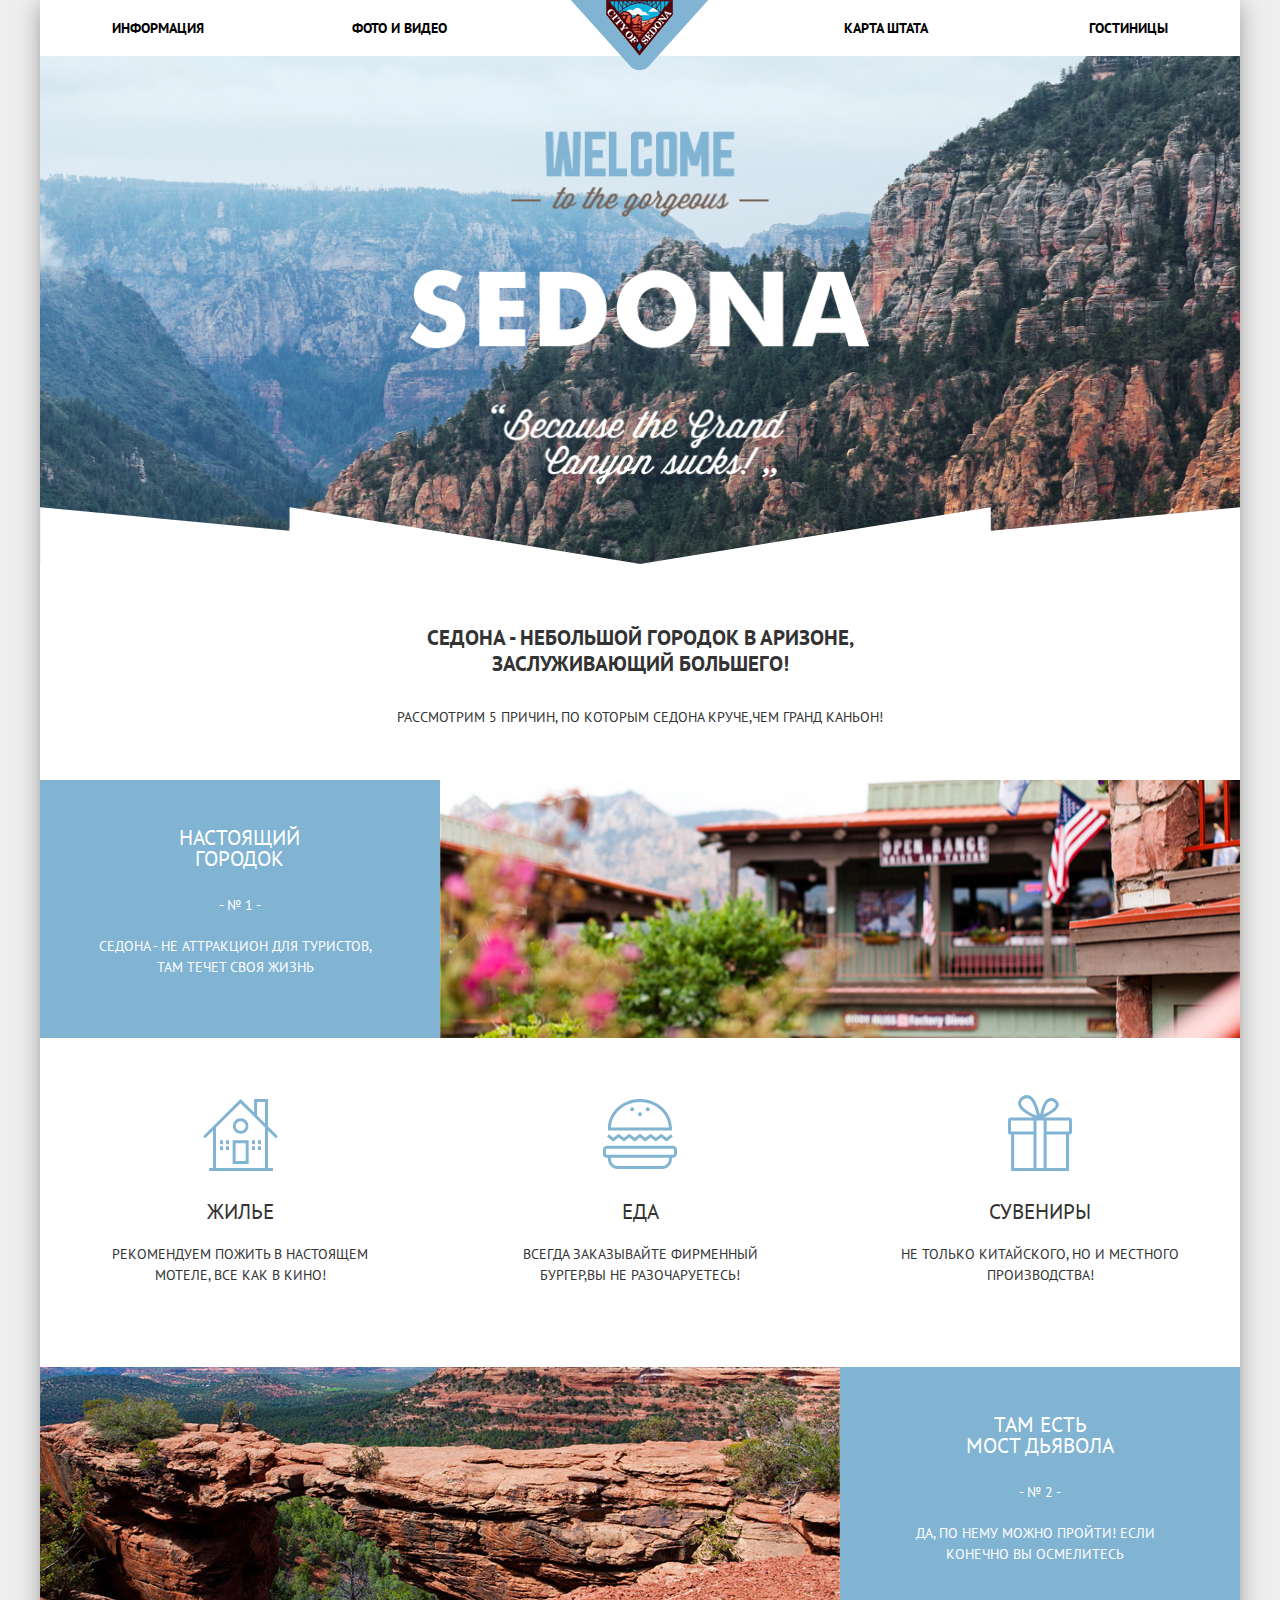
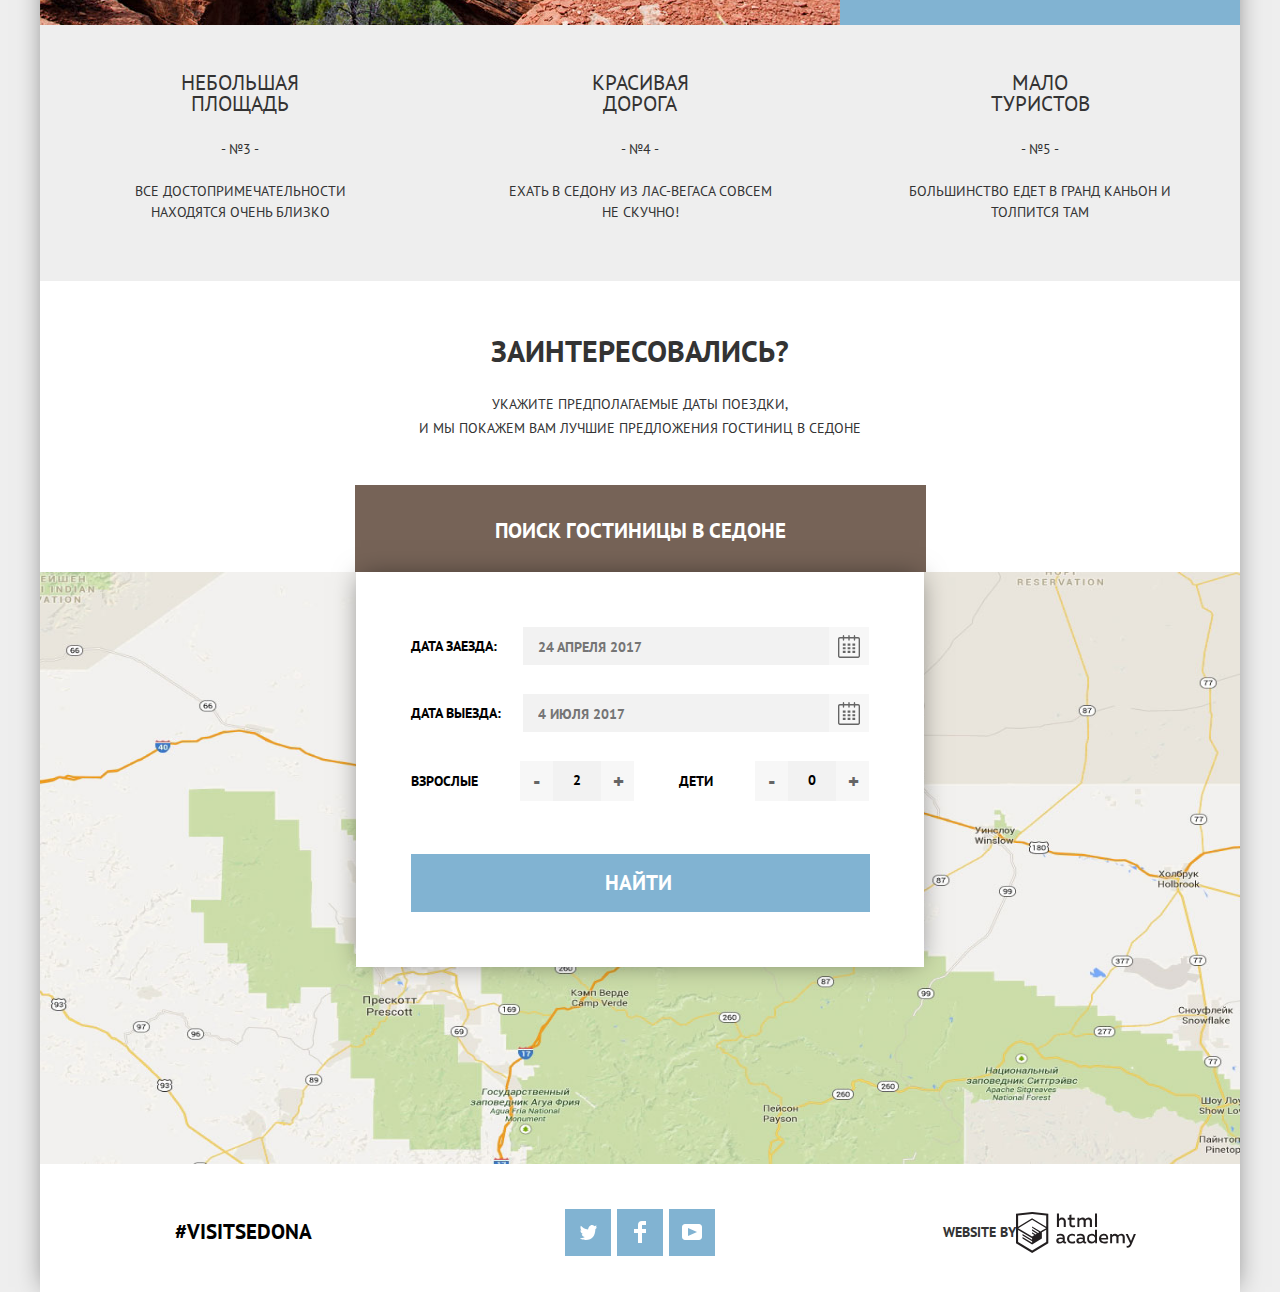
==== index.html @ 9d2c62c0 "доработка сетки, подгон под макет" ====
<!DOCTYPE html>
<html lang="ru">

<head>
  <meta charset="utf-8">
  <title>Welcome to Sedona!</title>
  <link href="https://fonts.googleapis.com/css?family=PT+Sans:400,700&amp;subset=cyrillic" rel="stylesheet">
  <link href="css/normalize.css" rel="stylesheet">
  <link href="css/style.css" rel="stylesheet">
</head>

<body>
  <header class="main-header">
    <nav class="main-navigation">
      <a class="main-header-logo">
        <img src="img/sedona_main_logo.png" alt="Логотип города Седона">
      </a>
      <ul class="navigation-menu">
        <li class="navigation-menu-item">
          <a href="info.html">Информация</a>
        </li>
        <li class="navigation-menu-item">
          <a href="foto-video.html">Фото и видео</a>
        </li>
        <li class="navigation-menu-item">
          <a href="state-map.html">Карта штата</a>
        </li>
        <li class="navigation-menu-item">
          <a href="hotels.html">Гостиницы</a>
        </li>
      </ul>
    </nav>
  </header>
  <main class="container">
    <h1 class="visually-hidden">Городок Седона</h1>
    <div class="welcome-sedona">
      <img class="sedona-inscription" src="img/index_welcome_to_the_gorgeous_sedona_inscription.png" alt="Welcome to the forgeous Sedona"
        width="460" height="350">
    </div>

    <section class="introduction-sedona">
      <h2 class="visually-hidden">Что вам стоит знать о Седоне</h2>
      <h3>Седона - небольшой городок в Аризоне,
        <br>заслуживающий большего!</h3>
      <p>Рассмотрим 5 причин, по которым Седона круче,чем Гранд Каньон!</p>
    </section>

    <section class="features">
      <h2 class="visually-hidden">Преимущества Седоны</h2>

      <figure class="feature feature-pictured-numbered pictured-right">
        <figcaption>Настоящий<br>городок</figcaption>
        <span>№ 1</span>
        <p>Седона - не аттракцион для туристов, там
          течет своя жизнь</p>
        <img src="img/index_feature_number1_true_city.jpg" width="800" height="260" alt="Настоящий городок Седона">

      </figure>

      <figure class="feature feature-iconed home">
        <figcaption>Жилье</figcaption>
        <p>Рекомендуем пожить в настоящем мотеле, все как в кино!</p>

      </figure>

      <figure class="feature feature-iconed food">
        <figcaption>Еда</figcaption>
        <p>Всегда заказывайте фирменный бургер,вы не разочаруетесь!</p>
      </figure>

      <figure class="feature feature-iconed souvenirs">
        <figcaption>Сувениры</figcaption>
        <p>Не только китайского, но и местного производства!</p>
      </figure>

      <figure class="feature feature-pictured-numbered pictured-left">
        <figcaption>Там есть <br>Мост Дьявола</figcaption>
        <span>№ 2</span>
        <p>Да, по нему можно пройти! Если конечно вы осмелитесь</p>
        <img src="img/index_feature_number2_devils_bridge.jpg" width="800" height="260" alt="Настоящий городок Седона">

      </figure>

      <figure class="feature feature-unpictured-numbered">
        <figcaption>Небольшая <br>площадь</figcaption>
        <span>№3</span>
        <p>Все достопримечательности находятся очень близко</p>
      </figure>

      <figure class="feature feature-unpictured-numbered">
        <figcaption>Красивая <br>дорога</figcaption>
        <span>№4</span>
        <p>Ехать в Седону из Лас-Вегаса совсем не скучно!</p>
      </figure>

      <figure class="feature feature-unpictured-numbered">
        <figcaption>Мало <br>туристов</figcaption>
        <span>№5</span>
        <p>Большинство едет в Гранд Каньон и толпится там</p>
      </figure>
    </section>

    <section class="booking">
      <div class="booking-wrapper">
        <h2>Заинтересовались?</h2>
        <p class="booking-info">Укажите предполагаемые даты поездки,
          <br>и мы покажем вам лучшие предложения гостиниц в Седоне</p>
      </div>
      <button class="button search-hotels-button" type="button">Поиск гостиницы в Седоне</button>

    </section>
    <section class="booking-form">
      <h2 class="visually-hidden">Поиск гостиницы в Седоне</h2>

      <form class="booking-box" method="get" action="https://echo.htmlacademy.ru">

        <div class="booking-item-date">
          <label for="checkin-date">Дата заезда: </label>
          <input type="text" name="date" id="checkin-date" value="" placeholder="24 апреля 2017">
          <button class="button calendar-button" type="button">
          </button>
        </div>

        <div class="booking-item-date">
          <label for="checkout-date">Дата выезда: </label>
          <input type="text" name="date" id="checkout-date" value="" placeholder="4 июля 2017">
          <button class="button calendar-button" type="button">
          </button>
        </div>

          <div class="booking-item-number-wrapper">
          <div class="booking-item-number">
            <label for="number-of-adults">Взрослые
              <span class="visually-hidden"> Выбрать количество взрослых </span>
            </label>
            <button class="button button-minus" type="button">-</button>
            <input type="number" name="number" id="number-of-adults" value="2" min="1">
            <button class="button button-plus" type="button">+</button>
          </div>

          <div class="booking-item-number">
            <label for="number-of-children">Дети
              <span class="visually-hidden"> Выбрать количество детей </span>
            </label>
            <button class="button button-minus" type="button">-</button>
            <input type="number" name="number" id="number-of-children" value="0" min="0">
            <button class="button button-plus" type="button">+</button>
          </div>
        </div>

        <button class="booking-button button" type="submit">Найти</button>
      </form>
    </section>
    <section class="map">
      <h2 class="visually-hidden">Карта проезда</h2>
      <iframe src="https://www.google.com/maps/embed?pb=!1m18!1m12!1m3!1d52385.18052164921!2d-111.83024376169357!3d34.85437335641882!2m3!1f0!2f0!3f0!3m2!1i1024!2i768!4f13.1!3m3!1m2!1s0x872da132f942b00d%3A0x5548c523fa6c8efd!2z0KHQtdC00L7QvdCwLCDQkNGA0LjQt9C-0L3QsCA4NjMzNiwg0KHQqNCQ!5e0!3m2!1sru!2sru!4v1512229454533"
        width="1200" height="592" style="border:0" allowfullscreen></iframe>
      <img src="img/index_map.jpg" width="1200" height="592" alt="Схема проезда">
    </section>
  </main>

  <footer class="main-footer inner-footer">
    <div class="footer-wrapper">
      <p class="footer-hashtag"> #visitsedona
      </p>
      <div class="footer-social">
        <ul>
          <li>
            <a class="social-icon" href="#">
              <span class="visually-hidden">Twitter</span>
              <svg xmlns="http://www.w3.org/2000/svg" xmlns:xlink="http://www.w3.org/1999/xlink" width="17" height="15" viewBox="0 0 17 15">
                <path fill="#FFF" d="M10.95.144c1.685-.496 2.984.27 3.577 1.179.673-.231 1.331-.481 2.011-.708a2.345 2.345 0 0 1-.857 1.768c.685.17 1.304-.491 1.304-.491-.169 1-1.006 1.788-1.563 2.024-.231 6.75-3.175 11.217-10.077 11.082h-.446c-.41 0-4.164-.46-4.898-1.887 2.271.196 3.893-.422 4.693-1.177-.96-.3-2.679-.477-2.979-2.95.349.106.564.228 1.19.119C1.705 8.247.374 7.53.448 5.33c.285.328 1.067.536 1.34.472C1.085 5.561-.182 2.442.894.85c1.818 1.854 3.735 3.606 7.152 3.773C8.254 2.33 9.183.793 10.95.144z"
                />
              </svg>

            </a>
          </li>
          <li>
            <a class="social-icon" href="#">
              <span class="visually-hidden">Facebook</span>
              <svg xmlns="http://www.w3.org/2000/svg" width="12" height="22" viewBox="0 0 12 22">
                <path fill="#FFF" d="M12 4V0H8a4 4 0 0 0-4 4v4H0v4h4v10h4V12h4V8H8V4h4z" />
              </svg>


            </a>
          </li>
          <li>
            <a class="social-icon" href="#">
              <span class="visually-hidden">Youtube</span>
              <svg xmlns="http://www.w3.org/2000/svg" xmlns:xlink="http://www.w3.org/1999/xlink" width="20" height="16" viewBox="0 0 20 16">
                <path fill="#FFF" d="M17 0H3C1.35 0 0 1.35 0 3v10c0 1.65 1.35 3 3 3h14c1.65 0 3-1.35 3-3V3c0-1.65-1.35-3-3-3zM6.027 11.998V4.002L15.014 8l-8.987 3.998z"
                />
              </svg>

            </a>
          </li>
        </ul>
      </div>
      <p class="footer-copyright">
        <b>Website by </b>
        <a class="html-logo" href="https://htmlacademy.ru/intensive/htmlcss">
          <span class="visually-hidden">HTMLACADEMY</span>
          <svg id="Layer_1" data-name="Layer 1" xmlns="http://www.w3.org/2000/svg" viewBox="0 0 108.08 36.85">
            <title>logo-htmlacademy-small1</title>
            <path d="M44.61,26.88a2,2,0,0,0,.55-0.1v1.33a3.25,3.25,0,0,1-1.18.21,1.67,1.67,0,0,1-1.67-1,4.84,4.84,0,0,1-3.14,1.08c-1.51,0-2.91-.83-2.91-2.55,0-2.13,2-2.79,3.71-2.79a11.08,11.08,0,0,1,2.17.25v-0.3c0-1-.76-1.77-2.19-1.77a7.42,7.42,0,0,0-3,.64v-1.7a10.21,10.21,0,0,1,3.19-.55c2.36,0,3.81,1.12,3.81,3.65v3a0.54,0.54,0,0,0,.49.59h0.17Zm-6.44-1.13A1.35,1.35,0,0,0,39.63,27h0.11a3.39,3.39,0,0,0,2.41-1V24.58a9.72,9.72,0,0,0-1.81-.21c-1,0-2.16.33-2.16,1.38h0Zm12.36-6.11a5,5,0,0,1,2.57.64V22a4.08,4.08,0,0,0-2.3-.7,2.75,2.75,0,1,0,0,5.49,5,5,0,0,0,2.43-.64v1.71a6.27,6.27,0,0,1-2.76.57A4.21,4.21,0,0,1,46,24.51q0-.21,0-0.41a4.32,4.32,0,0,1,4.18-4.46h0.38Zm12.17,7.24a2,2,0,0,0,.55-0.1v1.33a3.25,3.25,0,0,1-1.18.21,1.67,1.67,0,0,1-1.67-1,4.84,4.84,0,0,1-3.14,1.08c-1.51,0-2.91-.83-2.91-2.55,0-2.13,2-2.79,3.71-2.79a11.08,11.08,0,0,1,2.17.25v-0.3c0-1-.76-1.77-2.19-1.77a7.42,7.42,0,0,0-3,.64v-1.7a10.21,10.21,0,0,1,3.19-.55c2.36,0,3.81,1.12,3.81,3.65v3a0.54,0.54,0,0,0,.49.59h0.17Zm-6.44-1.13A1.35,1.35,0,0,0,57.73,27h0.11a3.39,3.39,0,0,0,2.41-1V24.58a9.72,9.72,0,0,0-1.81-.21c-1.06,0-2.16.33-2.16,1.38h0ZM73,16V28.2H71.35V26.88a3.88,3.88,0,0,1-3.19,1.54,4.4,4.4,0,0,1,0-8.78,3.81,3.81,0,0,1,3,1.3V16H73Zm-4.53,5.22a2.76,2.76,0,1,0,0,5.52A2.86,2.86,0,0,0,71.15,25V23A2.91,2.91,0,0,0,68.49,21.27ZM79,19.64c3.31,0,4.46,2.68,3.92,5.09H76.7c0.21,1.5,1.67,2.11,3.19,2.11a6.11,6.11,0,0,0,2.64-.59v1.6a7.14,7.14,0,0,1-3,.57C77,28.42,74.78,27,74.78,24a4.18,4.18,0,0,1,4-4.39H79Zm0.09,1.54a2.28,2.28,0,0,0-2.44,2.1v0.06H81.3A2,2,0,0,0,79.13,21.18Zm5.73,7V19.87h1.65v1a3.81,3.81,0,0,1,2.78-1.27A2.86,2.86,0,0,1,91.89,21a4.12,4.12,0,0,1,2.91-1.33A3.06,3.06,0,0,1,98,23V28.2h-1.9V23.05a1.59,1.59,0,0,0-1.42-1.75H94.42a2.8,2.8,0,0,0-2.07,1.12V28.2h-1.9V23.05A1.59,1.59,0,0,0,89,21.31H88.8a3,3,0,0,0-2.21,1.29v5.63H84.86Zm21.31-8.33h1.9l-3.91,9.46c-0.9,2.17-2.09,2.86-3.35,2.86a4.76,4.76,0,0,1-1.1-.14V30.46a2.86,2.86,0,0,0,.85.12c0.9,0,1.58-.64,2.07-1.9l0.17-.42-4-8.4h2l2.86,6.29ZM38.73,1.46V6.22a3.81,3.81,0,0,1,2.7-1.14,3.25,3.25,0,0,1,3.44,3.4v5.15H43V8.72a1.81,1.81,0,0,0-1.61-2h-0.3a2.93,2.93,0,0,0-2.32,1.39v5.52h-1.9V1.46h1.9ZM49.94,2.31v3h3V6.91h-3v3.81c0,1.1.5,1.46,1.58,1.46a4.49,4.49,0,0,0,1.69-.33v1.6A6.8,6.8,0,0,1,51,13.8a2.55,2.55,0,0,1-2.86-2.74V6.89H46.58V5.26h1.5V2.74Zm5.4,11.31V5.28H57v1A3.81,3.81,0,0,1,59.77,5a2.86,2.86,0,0,1,2.6,1.33A4.12,4.12,0,0,1,65.28,5,3.06,3.06,0,0,1,68.44,8.4v5.21h-1.9V8.46a1.59,1.59,0,0,0-1.42-1.75H64.89a2.8,2.8,0,0,0-2.07,1.12v5.78h-1.9V8.46A1.59,1.59,0,0,0,59.5,6.71H59.27A3,3,0,0,0,57.06,8v5.63H55.34ZM71.17,1.45H73V13.6H71.17V1.45ZM14.71,0H14.55L0,1.54V28.21l14.55,8.66,14.55-8.66V1.54Zm12.5,27.1L14.55,34.64,1.9,27.12V16.18l12.59,7.5V25L5.86,19.9v1.31l8.68,5.21v1.39L5.87,22.65V24l8.68,5.21,8.75-5.24V18.31L27.2,16V27.12Zm0-12.53-3.48,2-1.6,1L14.51,13v1.31L21,18.23H21l-0.14.09-1,.54-5.37-3.2V17l4.24,2.52-1,.67-3.2-1.9v1.31l2.1,1.24L14.5,22.1,2,14.65,14.51,7.11Zm0-1.32L14.49,5.76,1.91,13.25v-10L14.56,1.92,27.21,3.25v10h0Z"
              transform="translate(0 -0.02)" fill="#231f20" />
          </svg>
        </a>
      </p>
    </div>
  </footer>
  <script src="js/modal-popup.js"></script>
</body>

</html>
---- css/style.css ----
body {
  min-width: 768px;
  max-width: 1200px;
  margin: 0 auto;
  padding: 0;
  font-family: 'PT Sans', 'Arial', sans-serif;
  font-size: 14px;
  font-weight: 400;
  line-height: 26px;
  color: #333333;
  text-transform: uppercase;
  background-color: #eeeeee;
  box-shadow: 0 0 25px -5px rgba(0, 0, 0, .5);
}

a {
  text-decoration: none;
}

img {
  max-width: 100%;
  height: auto;
}

.container {
  background-color: #ffffff;
}

.main-navigation {
  position: relative;
  color: #000000;
  background-color: #ffffff;
}

.navigation-menu {
  margin: 0;
  padding: 0;
}

.navigation-menu {
  display: flex;
  justify-content: flex-start;
  flex-flow: row wrap;
  margin: 0;
  padding: 15px 0;
  list-style: none;
}

.navigation-menu-item,
.navigation-menu-item-current {
  flex: 0 0 20%;
}

.navigation-menu-item:nth-child(4n + 1),
.navigation-menu-item:nth-child(4n + 2) {
  text-align: left;
}

.navigation-menu-item:nth-child(4n + 3),
.navigation-menu-item:nth-child(4n + 4) {
  text-align: right;
}

.navigation-menu-item:nth-child(4n + 1) {
  margin-left: 6%;
}

.navigation-menu-item:nth-child(4n - 2) {
  margin-right: 8%;
}

.navigation-menu-item:nth-child(4n + 4) {
  margin-right: 6%;
}

.footer-social-icons {
  list-style: none;
}

.navigation-menu a {
  font-size: 14px;
  line-height: 26px;
  color: #000000;
  font-weight: 700;
}

.navigation-menu a:hover {
  color: #81b3d2;
}

.navigation-menu a:active {
  opacity: 0.3;
}

.main-header-logo {
  position: absolute;
  left: 50%;
  transform: translateX(-50%);
}

.visually-hidden:not(:focus):not(:active),
input[type="checkbox"].visually-hidden,
input[type="radio"].visually-hidden {
  position: absolute;
  width: 1px;
  height: 1px;
  margin: -1px;
  border: 0;
  padding: 0;
  white-space: nowrap;
  clip: rect(0px 0px 0px 0px);
  overflow: hidden;
}

.introduction-sedona {
  box-sizing: border-box;
  width: 100%;
  margin: 0;
  padding: 0;
}

.introduction-sedona h3 {
  margin: 0;
  padding: 0;
  margin-top: 61px;
  margin-bottom: 27px;
  text-align: center;
  font-size: 21px;
  line-height: 26px;
  font-weight: 700;
}

.introduction-sedona p {
  margin: 0;
  padding: 0;
  margin-bottom: 50px;
  font-size: 14px;
  line-height: 26px;
  text-align: center;
}

.welcome-sedona {
  width: 100%;
  height: 508px;
  background-image: url('../img/index_bottom_plank_to_background_image.png'), url('../img/index_welcome_background.jpeg');
  background-repeat: no-repeat, no-repeat;
  background-position: 49% 100%, 0 29%;
  background-size: contain, cover;
}

.sedona-inscription {
  padding: 75px 370px;
}

.features {
  width: 100%;
  display: flex;
  flex-flow: row wrap;
  justify-content: flex-start;
  text-align: center;
}

.feature {
  flex: 1 1 21.33%;
  padding: 47px 6% 32px;
  margin: 0;
}

.feature-pictured-numbered {
  position: relative;
  flex-basis: 88.33%;
  overflow: hidden;
  color: white;
  background-color: #81b3d2;
}

.feature-pictured-numbered span::before {
  content: "- ";
}

.feature-pictured-numbered span::after {
  content: " -";
}

.feature.feature-pictured-numbered img {
  position: absolute;
  top: 49%;
  width: 66.67%;
  transform: translateY(-50%);
  object-fit: cover;
}

.feature.feature-pictured-numbered figcaption {
  font-size: 21px;
  line-height: 21px;
  margin-bottom: 23px;
}

.feature.feature-pictured-numbered span,
.feature.feature-pictured-numbered p {
  display: inline-block;
  text-align: center;
  font-size: 14px;
  line-height: 21px;
  font-weight: 400;
  margin: 0;
  padding: 0;
  margin-bottom: 20px;
}

.feature.feature-pictured-numbered p {
  width: 280px;
  margin-left: -17px;
  margin-bottom: 28px;
}

.pictured-right {
  padding-right: 72.67%;
}

.pictured-right img {
  right: 0;
}

.pictured-left {
  padding-left: 72.67%;
}

.pictured-left img {
  left: 0;
}

.feature-iconed {
  width: 33.3%;
  padding: 50px 48px 30px;
  background-color: #ffffff;
}

.feature-iconed figcaption {
  font-size: 21px;
  line-height: 21px;
  margin-bottom: 22px;
}

.feature.feature-iconed.home figcaption::before {
  display: block;
  content: "";
  height: 76px;
  width: 75px;
  background: url(../img/icon-1.svg) no-repeat;
  margin: 11px auto 26px;
}

.feature.feature-iconed.food figcaption::before {
  display: block;
  content: "";
  height: 76px;
  width: 75px;
  background: url(../img/icon-3.svg) no-repeat;
  margin: 11px auto 26px;
}

.feature.feature-iconed.souvenirs figcaption::before {
  display: block;
  content: "";
  height: 76px;
  width: 75px;
  background: url(../img/icon-2.svg) no-repeat center;
  margin: 7px auto 30px;
}

.feature-iconed p {
  text-align: center;
  font-size: 14px;
  line-height: 21px;
  margin-bottom: 51px;
}

.feature-unpictured-numbered {
  padding: 47px 60px 40px;
  background-color: #eeeeee;
}

.feature-unpictured-numbered span::before {
  content: "- ";
}

.feature-unpictured-numbered span::after {
  content: " -";
}

.feature-unpictured-numbered figcaption {
  margin-bottom: 22px;
  font-size: 21px;
  line-height: 21px;
  text-align: center;
}

.feature-unpictured-numbered p {
  display: inline-block;
  margin: 0;
  padding: 0;
  font-size: 14px;
  line-height: 21px;
  margin-bottom: 18px;
}

.feature-unpictured-numbered span {
  display: inline-block;
  margin: 0;
  padding: 0;
  margin-bottom: 21px;
  font-size: 14px;
  line-height: 21px;
}

.booking {
  width: 100%;
  background-color: #ffffff;
}

.booking-wrapper {
  box-sizing: border-box;
  width: 574px;
  margin: 0 auto;
  padding: 52px 20px 45px;
  text-align: center;
}

.booking-wrapper h2 {
  margin: 0;
  padding: 0;
  margin-bottom: 23px;
  font-size: 30px;
  line-height: 36px;
}

.booking p {
  margin: 0;
  padding: 0;
  font-size: 14px;
  line-height: 24px;
}

.button {
  font: inherit;
  text-align: center;
  vertical-align: middle;
  text-transform: uppercase;
  border: none;
}

.search-hotels-button {
  display: block;
  text-align: center;
  margin: 0 auto;
  padding: 33px 140px 28px 140px;
  font-size: 21px;
  line-height: 26px;
  font-weight: 700;
  color: #ffffff;
  background-color: #766357;
  cursor: pointer;
}

.search-hotels-button:hover {
  background-color: #604e43;
}

.search-hotels-button:focus {
  color: #928a85;
  background-color: #503e33;
}

.booking-box {
  box-sizing: border-box;
  position: absolute;
  width: 568px;
  padding: 55px 55px;
  left: 0;
  right: 0;
  margin: 0 auto;
  background-color: #ffffff;
  z-index: 2;
  box-shadow: 0 0 25px -5px rgba(0, 0, 0, .5)
}

.booking-box-hide {
  display: none;
}

.booking-box-show {
  display: none;
}

.booking-box-bounce {
  animation-name: bounce;
  animation-duration: 0.8s;
}

.booking-box-error {
  animation-name: shake;
  animation-duration: 0.8s;
}

@keyframes bounce {
  0% {
    transform: translateY(-5px);
  }
  100% {
    transform: translateY(0);
  }
}

@keyframes shake {
  0%,
  100% {
    transform: translateX(0);
  }
  10%,
  30%,
  50%,
  70%,
  90% {
    transform: translateX(-10px);
  }
  20%,
  40%,
  60%,
  80% {
    transform: translateX(10px);
  }
}

.booking-item-date {
  display: flex;
  justify-content: flex-start;
  align-items: center;
  color: #000000;
  font-weight: 700;
  border: none;
  flex-wrap: nowrap;
  margin-bottom: 29px;
}

.booking-item-date input {
  width: 60%;
  padding: 7px 50px 5px 15px;
  margin: 0;
  font: inherit;
  text-transform: uppercase;
  font-size: 14px;
  font-weight: 700;
  line-height: 26px;
  color: #000000;
  text-align: left;
  vertical-align: middle;
  background-color: #f2f2f2;
  border: none;
}

.booking-item-date input::-moz-placeholder,
.booking-item-date input::-webkit-input-placeholder,
.booking-item-date input::-ms-input-placeholder,
.booking-item-date input:-moz-placeholder {
  color: #000000;
  opacity: 1;
}

.booking-item-date label {
  width: 28%;
}

.calendar-button {
  width: 20px;
  height: 25px;
  padding: 18px 19px;
  background-color: #f2f2f2;
  background-image: url('../img/calendar.svg');
  background-repeat: no-repeat;
  background-size: 22px 25px;
  background-position: center;
  color: #000000;
  opacity: 0.6;
  border: 1px solid #f2f2f2;
}

.calendar-button:hover {
  color: #000000;
  opacity: 1;
}

.calendar-button:focus {
  color: #81b3d2;
  outline: none;
}

.booking-item-number-wrapper {
  display: flex;
  flex-wrap: nowrap;
  justify-content: space-between;
  margin-bottom: 33px;
}

.booking-item-number {
  margin: 0;
  margin-bottom: 20px;
  display: flex;
  justify-content: flex-start;
  align-items: center;
  color: #000000;
  font-weight: 700;
  border: none;
  flex-wrap: nowrap;
}

.booking-item-number:nth-child(2) {
  margin-left: 30px;
}

.booking-item-number input {
  width: 34px;
  padding: 6px 0px 8px 14px;
  margin: 0;
  font: inherit;
  font-size: 14px;
  font-weight: 700;
  line-height: 26px;
  text-align: center;
  vertical-align: middle;
  text-transform: uppercase;
  color: #000000;
  background-color: #f2f2f2;
  border: none;
  outline: none;
}

.booking-box input:hover {
  background-color: #ebebeb;
}

.booking-box input:focus {
  background-color: transparent;
  border: 2px solid #ebebeb;
}

.booking-item-date label {
  width: 28%;
}

.booking-box .booking-button {
  display: inline-block;
  padding: 16px 198px 16px 194px;
  margin: 0 auto;
  font: inherit;
  font-size: 21px;
  line-height: 26px;
  font-weight: 700;
  color: #ffffff;
  background-color: #81b3d2;
}

.booking-box .booking-button:hover {
  width: 100%;
  background-color: #669ec0;
}

.booking-box .booking-button:focus {
  color: #88b6d1;
  background-color: #5496bd;
}

.button-plus,
.button-minus {
  width: 33px;
  padding: 8px 1px 6px 2px;
  font-size: 21px;
  font-weight: 700;
  line-height: 26px;
  color: #000000;
  opacity: 0.6;
  background-color: #f2f2f2;
}

.button-minus {
  margin-left: 42px;
}

.button-plus:hover,
.button-minus:hover {
  color: #000000;
  opacity: 1;
}

.button-plus:focus,
.button-minus:focus {
  color: #81b3d2;
}

.map img {
  height: 592px;
  border: none;
}

.map iframe {
  position: absolute;
  border: none;
}

.main-footer {
  position: relative;
  bottom: 128px;
  margin: 0 auto;
  padding: 26px 6%;
  background-color: rgba(255, 255, 255, .9);
}

.footer-wrapper {
  display: flex;
  width: 91%;
  padding: 0 6%;
  justify-content: space-between;
  align-items: center;
  flex-wrap: nowrap;
}

.footer-hashtag {
  font-size: 21px;
  line-height: 26px;
  font-weight: 700;
  color: #000000;
}

.footer-social {
  width: 155px;
}

.footer-social ul {
  display: flex;
  width: 150px;
  flex-wrap: wrap;
  justify-content: space-between;
  list-style: none;
  margin: 0 auto;
  padding: 0 15px;
}

.social-icon {
  display: flex;
  align-items: center;
  justify-content: center;
  width: 46px;
  height: 47px;
  color: #ffffff;
  background-color: #81b3d2;
}

.social-icon:hover {
  background-color: #669ec0;
}

.social-icon:focus {
  color: #88b6d1;
  background-color: #5496bd;
}

.social-icon:focus path {
  fill: #88b6d1;
}

.footer-copyright {
  display: flex;
  justify-content: space-between;
  align-items: center;
}

.html-logo {
  width: 120px;
  height: 40px;
  color: #000000;
}

.html-logo:hover path {
  fill: #88b6d1;
}

.html-logo:focus path {
  fill: #000000;
  opacity: 0.3;
}


/* страница с гостиницами */

.navigation-menu-item-current {
  text-align: right;
}

.navigation-menu-item-current a {
  color: #766357;
}

.filters {
  width: 100%;
  height: 217px;
  background-image: url('../img/hotel_background_image.jpg');
  background-repeat: no-repeat;
  background-position: 0 20%;
}

.filters-wrapper {
  height: 160px;
  display: flex;
  justify-content: flex-start;
  margin: 0;
  padding: 28px 6%;
}

.filter fieldset {
  border: none;
  padding: 0;
  margin: 0;
  margin-right: 123px;
}

.filter legend {
  margin-bottom: 26px;
  font-size: 16px;
  font-weight: 700;
  line-height: 21px;
  color: #ffffff;
}

.filter ul {
  display: flex;
  flex-direction: column;
  margin: 0;
  padding: 0;
  list-style: none;
  line-height: 21px;
  color: #ffffff;
}

.filter-option {
  align-self: flex-start;
  padding-left: 22px;
  margin-bottom: 24px;
}

.filter-option label {
  position: relative;
  display: block;
  cursor: pointer;
  margin: 0;
  padding: 0;
  padding-left: 17px;
}

.filter-input-checkbox[type=checkbox]+label::before {
  content: "";
  position: absolute;
  top: -2px;
  left: -23px;
  width: 24px;
  height: 23px;
  background-image: url("../img/checkbox-off.svg");
  background-repeat: no-repeat;
  background-position: 0 0;
  background-size: 24px 24px;
}

.filter-input-checkbox[type=checkbox]:checked+label::after {
  content: "";
  position: absolute;
  top: -4px;
  left: -22px;
  width: 27px;
  height: 27px;
  background-image: url("../img/checkbox-on.svg");
  background-repeat: no-repeat;
  background-position: 0 0;
  background-size: 23px 23px;
}

.filter-input-checkbox:disabled+label {
  color: #6a6a6a;
}

.filter-input-checkbox:disabled:checked+label {
  color: #6a6a6a;
}

.filter-range {
  width: 330px;
  margin: 0;
  color: #ffffff;
  text-transform: uppercase;
  margin-left: 228px;
}

.filter-range-title {
  margin-bottom: 9px;
  font-weight: 700;
  font-size: 16px;
  line-height: 21px;
}

.price-controls {
  position: relative;
  height: 32px;
  margin-bottom: 20px;
  font-size: 0;
  border: 2px solid #ffffff;
  border-radius: 2px;
}

.price-controls::after {
  content: "";
  position: absolute;
  top: 50%;
  left: 50%;
  width: 2px;
  height: 22px;
  background: #ffffff;
  transform: translate(-50%, -50%);
}

.price-controls label {
  display: inline-block;
  font-size: 14px;
  line-height: 38px;
  vertical-align: top;
  cursor: pointer;
}

.price-controls .min-price,
.price-controls .max-price {
  width: 90px;
  padding-left: 65px;
}

.price-controls input {
  width: 50px;
  margin: 0;
  color: inherit;
  font: inherit;
  background: none;
  border: none;
}

.range-controls {
  position: relative;
  margin-bottom: 32px;
}

.range-controls .scale {
  height: 2px;
  background: rgba(255, 255, 255, 0.3);
}

.range-controls .bar {
  width: 80%;
  height: 2px;
  background: #ffffff;
}

.range-toggle {
  position: absolute;
  top: -9px;
  width: 4px;
  height: 4px;
  background: #ababab;
  border: 8px solid #ffffff;
  border-radius: 50%;
  box-shadow: 0 2px 1px 0 rgba(0, 1, 1, 0.2);
  cursor: pointer;
}

.range-toggle:hover {
  background: #1c4f80;
}

.range-toggle-min {
  left: 0;
}

.range-toggle-max {
  left: 80%;
}

.btn-transparent {
  display: block;
  margin: 0 auto;
  padding: 6px 35px;
  font-size: 14px;
  line-height: 21px;
  color: #ffffff;
  text-transform: uppercase;
  background: transparent;
  border: 2px solid #ffffff;
  border-radius: 2px;
  cursor: pointer;
}

.btn-transparent:hover {
  color: #000000;
  background: #ffffff;
}

.search-sorting {
  display: flex;
  width: 100%;
  height: 66px;
  justify-content: flex-start;
  align-items: center;
  flex-wrap: nowrap;
  margin: 0;
  padding: 12px 6% 7px 6%;
  border-bottom: 2px solid #eeeeee;
}

.search-sorting ul {
  display: flex;
  flex-wrap: wrap;
  justify-content: space-between;
  align-items: baseline;
  list-style: none;
  margin: 0;
  padding: 0;
}

.search-sorting li {
  margin-right: 30px;
}

.search-sorting span {
  margin-right: 46px;
  font-size: 12px;
  line-height: 18px;
  color: #000000;
}

.search-sorting p {
  display: inline-block;
  padding: 0;
  margin: 0;
  margin-right: 45px;
  font-size: 21px;
  line-height: 26px;
  color: #000000;
}

.search-sorting-option a {
  font-size: 12px;
  line-height: 18px;
  opacity: 0.3;
  border-bottom: 1px dashed #000000;
}

.search-sorting-option a:hover {
  color: #81b3d2;
}

.search-sorting-option a:focus {
  color: #000000;
  opacity: 1;
  border-bottom: none;
}

.search-sorting-option-current {
  font-size: 12px;
  line-height: 18px;
  color: #81b3d2;
  border-bottom: none;
}

.arrows {
  display: flex;
  justify-content: space-between;
  margin-left: 479px;
  width: 33px;
}

.arrow {
  color: #000000;
  opacity: 0.3;
}

.arrow-up:hover,
.arrow-down:hover {
  color: #81b3d2;
}

.arrow-up:focus,
.arrow-down:focus {
  color: #000000;
  opacity: 1;
}

.arrow-down:hover path {
  fill: #81b3d2;
}

.arrow-down:focus path {
  fill: #000000;
}

.hotels .hotel {
  display: flex;
  flex-flow: row nowrap;
  padding: 30px 6% 29px 6%;
  ;
  border-bottom: 2px solid #eeeeee;
}

.hotels .hotel:first-child {
  border-top: 2px solid #ffffff;
}

.hotels .hotel-photo {
  flex: 0 0 135px;
  margin: 0;
  margin-right: 30px;
}

.hotel-photo img {
  display: block;
}

.hotels .hotel-info {
  display: flex;
  flex-flow: column wrap;
  justify-content: space-between;
  align-content: flex-start;
  flex: 1 1 auto;
  margin-right: 30px;
  margin-top: -3px;
}

.hotel-info a {
  display: inline-block;
  font-size: 21px;
  line-height: 26px;
  color: #000000;
  font-weight: 700;
}

.hotel-info a:hover {
  color: #81b3d2;
}

.hotel-info a:active {
  opacity: 0.3;
}

.hotels .hotel-details {
  display: flex;
}

.hotel-actions {
  display: flex;
  align-items: center;
}

.hotel-actions .button {
  font-size: 14px;
  line-height: 21px;
  color: #ffffff;
}

.button.button-details {
  text-align: center;
  vertical-align: middle;
  padding: 3px 16px;
  margin-right: 8px;
  background-color: #81b3d2;
  color: #ffffff;
}

.button.button-details:hover {
  color: #ffffff;
  background-color: #669ec0;
}

.button.button-details:focus {
  color: #88b6d1;
  background-color: #5496bd;
}

.button.button-book {
  padding: 3px 16px;
  text-align: center;
  vertical-align: middle;
  background-color: #766357;
}

.button.button-book:hover {
  color: #ffffff;
  background-color: #604e43;
}

.button.button-book:focus {
  color: #928a85;
  background-color: #503e33;
}

.hotel-type,
.hotel-price {
  margin-bottom: 10px;
  font-size: 14px;
  line-height: 21px;
  color: #333333;
}

.type-hotel {
  margin-right: 37px;
}

.type-motel {
  margin-right: 65px;
}

.type-aparts {
  margin-right: 21px;
}

.hotels .hotel-rating {
  display: flex;
  flex-flow: column nowrap;
  justify-content: space-between;
  flex: 0 0 135px;
}

.hotels .stars,
.hotels .score {
  text-align: right;
}

.hotel-rating .hide-text {
  text-indent: 100%;
  white-space: nowrap;
  overflow: hidden;
}

.stars {
  text-align: left;
  display: flex;
  justify-content: flex-end;
  align-items: flex-start;
  margin: 0;
  padding: 0;
  margin-left: 5px;
}

.star {
  background-image: url('../img/star.svg');
  background-repeat: no-repeat;
  width: 18px;
  height: 18px;
  margin-left: 6px;
  margin-top: -1px;
}

.hotels .score {
  width: 100px;
  padding: 3px 6px;
  font-size: 14px;
  line-height: 21px;
  color: #666666;
  background-color: #f2f2f2;
  align-self: flex-end;
  text-align: center;
}

.inner-footer {
  position: static;
  margin: 0 auto;
  padding: 26px 6%;
  background-color: #ffffff;
}
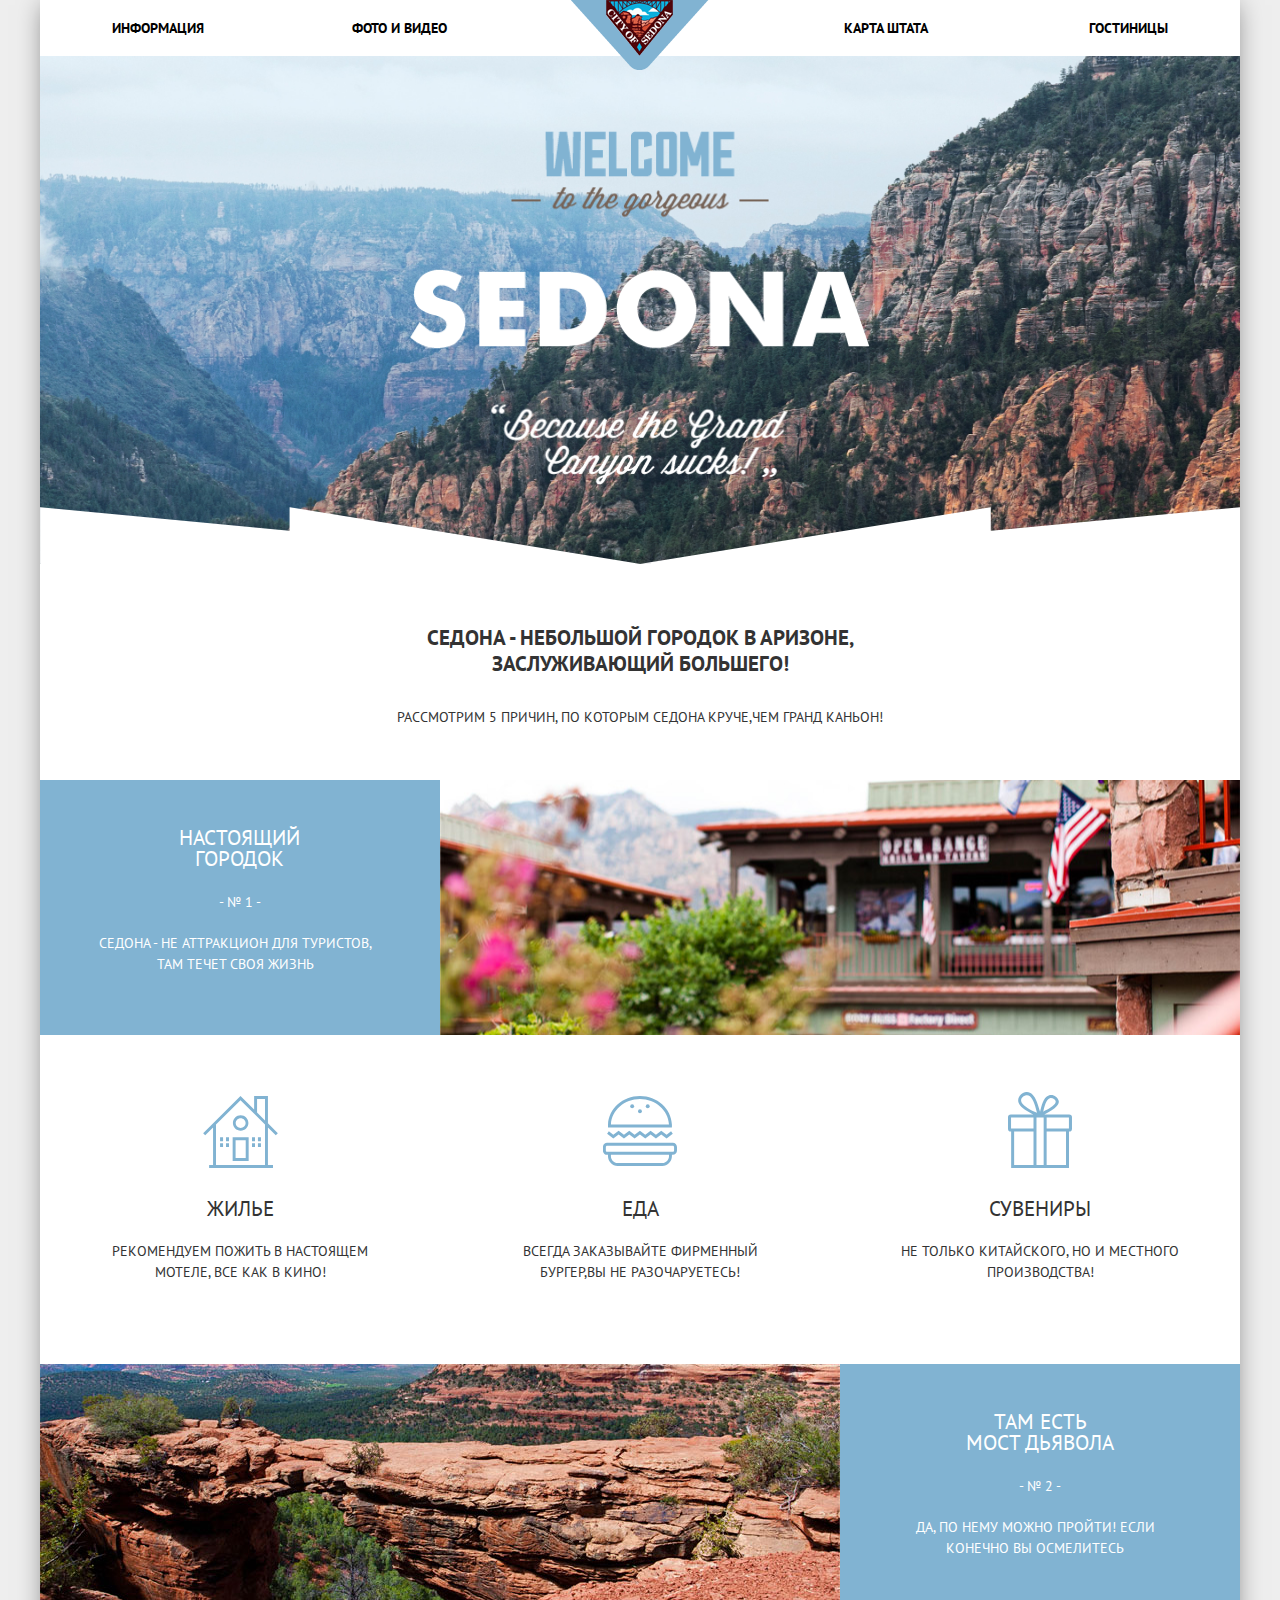
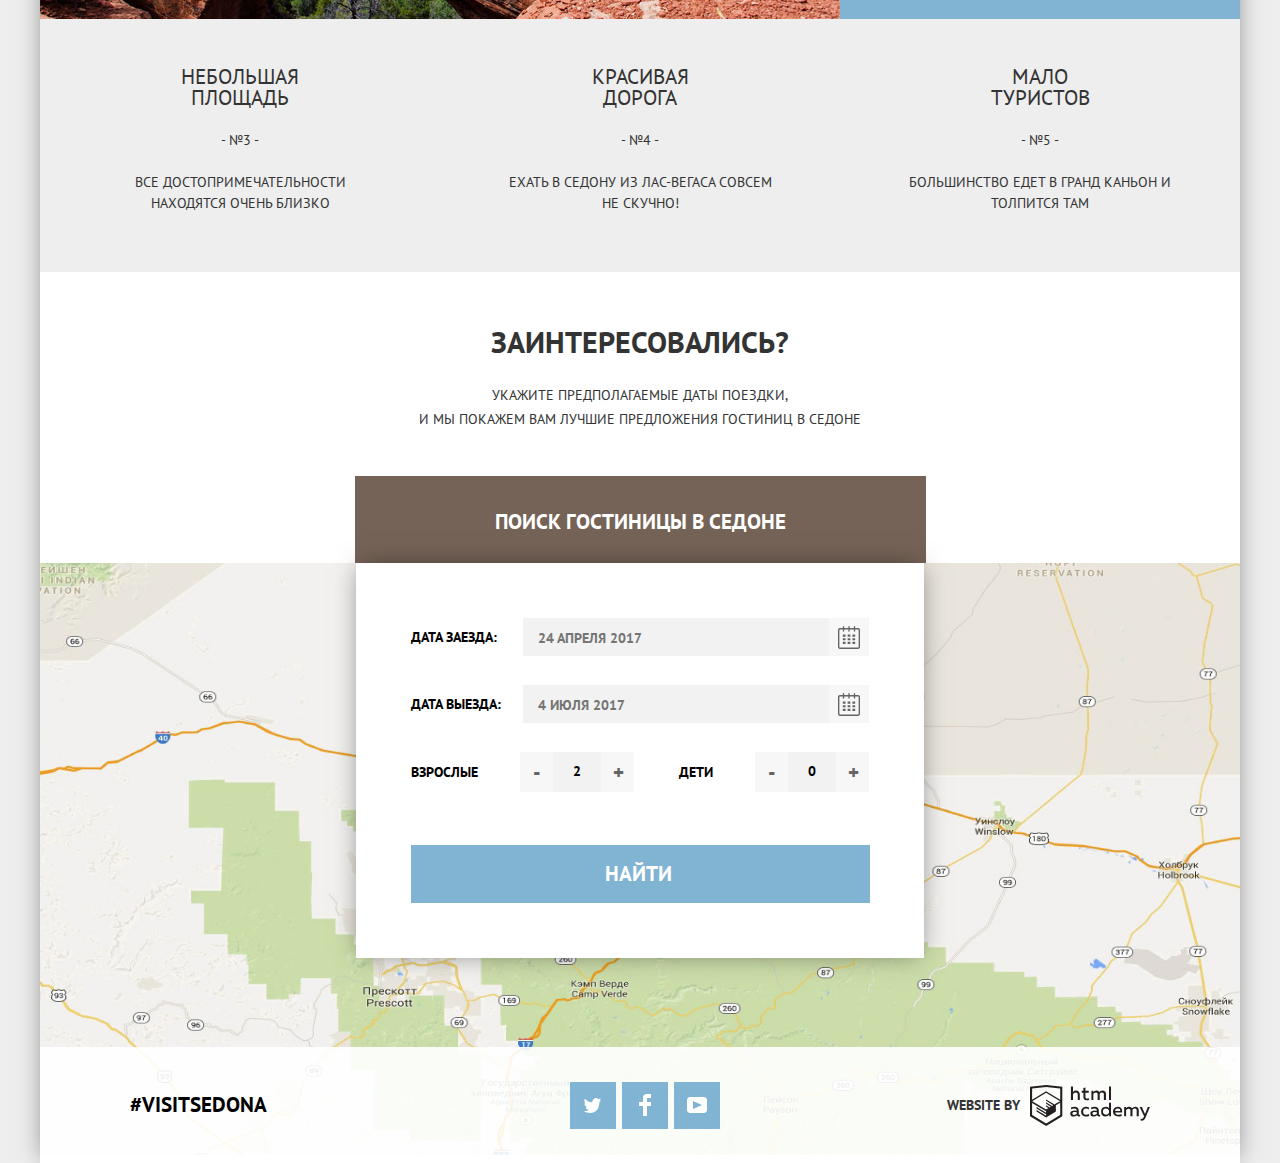
==== commit 96371abe: "исправление чекбоксов, лого в нав.меню, позиции футера" ====
--- a/index.html
+++ b/index.html
@@ -159,7 +159,7 @@
     </section>
   </main>
 
-  <footer class="main-footer inner-footer">
+  <footer class="main-footer">
     <div class="footer-wrapper">
       <p class="footer-hashtag"> #visitsedona
       </p>
--- a/css/style.css
+++ b/css/style.css
@@ -11,6 +11,7 @@
   text-transform: uppercase;
   background-color: #eeeeee;
   box-shadow: 0 0 25px -5px rgba(0, 0, 0, .5);
+  position: relative;
 }
 
 a {
@@ -113,6 +114,8 @@
 }
 
 .introduction-sedona {
+  -webkit-box-sizing: border-box;
+  -moz-box-sizing: border-box;
   box-sizing: border-box;
   width: 100%;
   margin: 0;
@@ -200,6 +203,7 @@
 .feature.feature-pictured-numbered p {
   display: inline-block;
   text-align: center;
+  vertical-align: middle;
   font-size: 14px;
   line-height: 21px;
   font-weight: 400;
@@ -298,6 +302,7 @@
 
 .feature-unpictured-numbered p {
   display: inline-block;
+  vertical-align: middle;
   margin: 0;
   padding: 0;
   font-size: 14px;
@@ -307,6 +312,7 @@
 
 .feature-unpictured-numbered span {
   display: inline-block;
+  vertical-align: middle;
   margin: 0;
   padding: 0;
   margin-bottom: 21px;
@@ -320,6 +326,8 @@
 }
 
 .booking-wrapper {
+  -webkit-box-sizing: border-box;
+  -moz-box-sizing: border-box;
   box-sizing: border-box;
   width: 574px;
   margin: 0 auto;
@@ -373,6 +381,8 @@
 }
 
 .booking-box {
+  -webkit-box-sizing: border-box;
+  -moz-box-sizing: border-box;
   box-sizing: border-box;
   position: absolute;
   width: 568px;
@@ -550,6 +560,7 @@
 
 .booking-box .booking-button {
   display: inline-block;
+  vertical-align: middle;
   padding: 16px 198px 16px 194px;
   margin: 0 auto;
   font: inherit;
@@ -608,17 +619,17 @@
 }
 
 .main-footer {
-  position: relative;
-  bottom: 128px;
-  margin: 0 auto;
-  padding: 26px 6%;
+  position: absolute;
+  width: 100%;
+  bottom: 0;
+  padding: 0;
   background-color: rgba(255, 255, 255, .9);
 }
 
 .footer-wrapper {
   display: flex;
-  width: 91%;
-  padding: 0 6%;
+  padding: 24px 0;
+  margin: 0 90px;
   justify-content: space-between;
   align-items: center;
   flex-wrap: nowrap;
@@ -642,7 +653,7 @@
   justify-content: space-between;
   list-style: none;
   margin: 0 auto;
-  padding: 0 15px;
+
 }
 
 .social-icon {
@@ -678,6 +689,7 @@
   width: 120px;
   height: 40px;
   color: #000000;
+  margin-left: 10px;
 }
 
 .html-logo:hover path {
@@ -724,7 +736,7 @@
 }
 
 .filter legend {
-  margin-bottom: 26px;
+  margin-bottom: 24px;
   font-size: 16px;
   font-weight: 700;
   line-height: 21px;
@@ -743,7 +755,7 @@
 
 .filter-option {
   align-self: flex-start;
-  padding-left: 22px;
+  padding-left: 24px;
   margin-bottom: 24px;
 }
 
@@ -759,27 +771,19 @@
 .filter-input-checkbox[type=checkbox]+label::before {
   content: "";
   position: absolute;
-  top: -2px;
-  left: -23px;
-  width: 24px;
+  left: -24px;
+  bottom: -2px;
+  width: 27px;
   height: 23px;
-  background-image: url("../img/checkbox-off.svg");
+  background-image: url(../img/checkbox-off.svg);
   background-repeat: no-repeat;
   background-position: 0 0;
-  background-size: 24px 24px;
-}
-
-.filter-input-checkbox[type=checkbox]:checked+label::after {
-  content: "";
-  position: absolute;
-  top: -4px;
-  left: -22px;
-  width: 27px;
-  height: 27px;
+  background-size: 27px 23px;
+}
+
+.filter-input-checkbox[type=checkbox]:checked+label::before {
   background-image: url("../img/checkbox-on.svg");
-  background-repeat: no-repeat;
-  background-position: 0 0;
-  background-size: 23px 23px;
+
 }
 
 .filter-input-checkbox:disabled+label {
@@ -827,6 +831,7 @@
 
 .price-controls label {
   display: inline-block;
+  vertical-align: middle;
   font-size: 14px;
   line-height: 38px;
   vertical-align: top;
@@ -942,6 +947,7 @@
 
 .search-sorting p {
   display: inline-block;
+  vertical-align: middle;
   padding: 0;
   margin: 0;
   margin-right: 45px;
@@ -1174,7 +1180,7 @@
 
 .inner-footer {
   position: static;
-  margin: 0 auto;
-  padding: 26px 6%;
+  margin: 0;
+  padding: 0;
   background-color: #ffffff;
 }
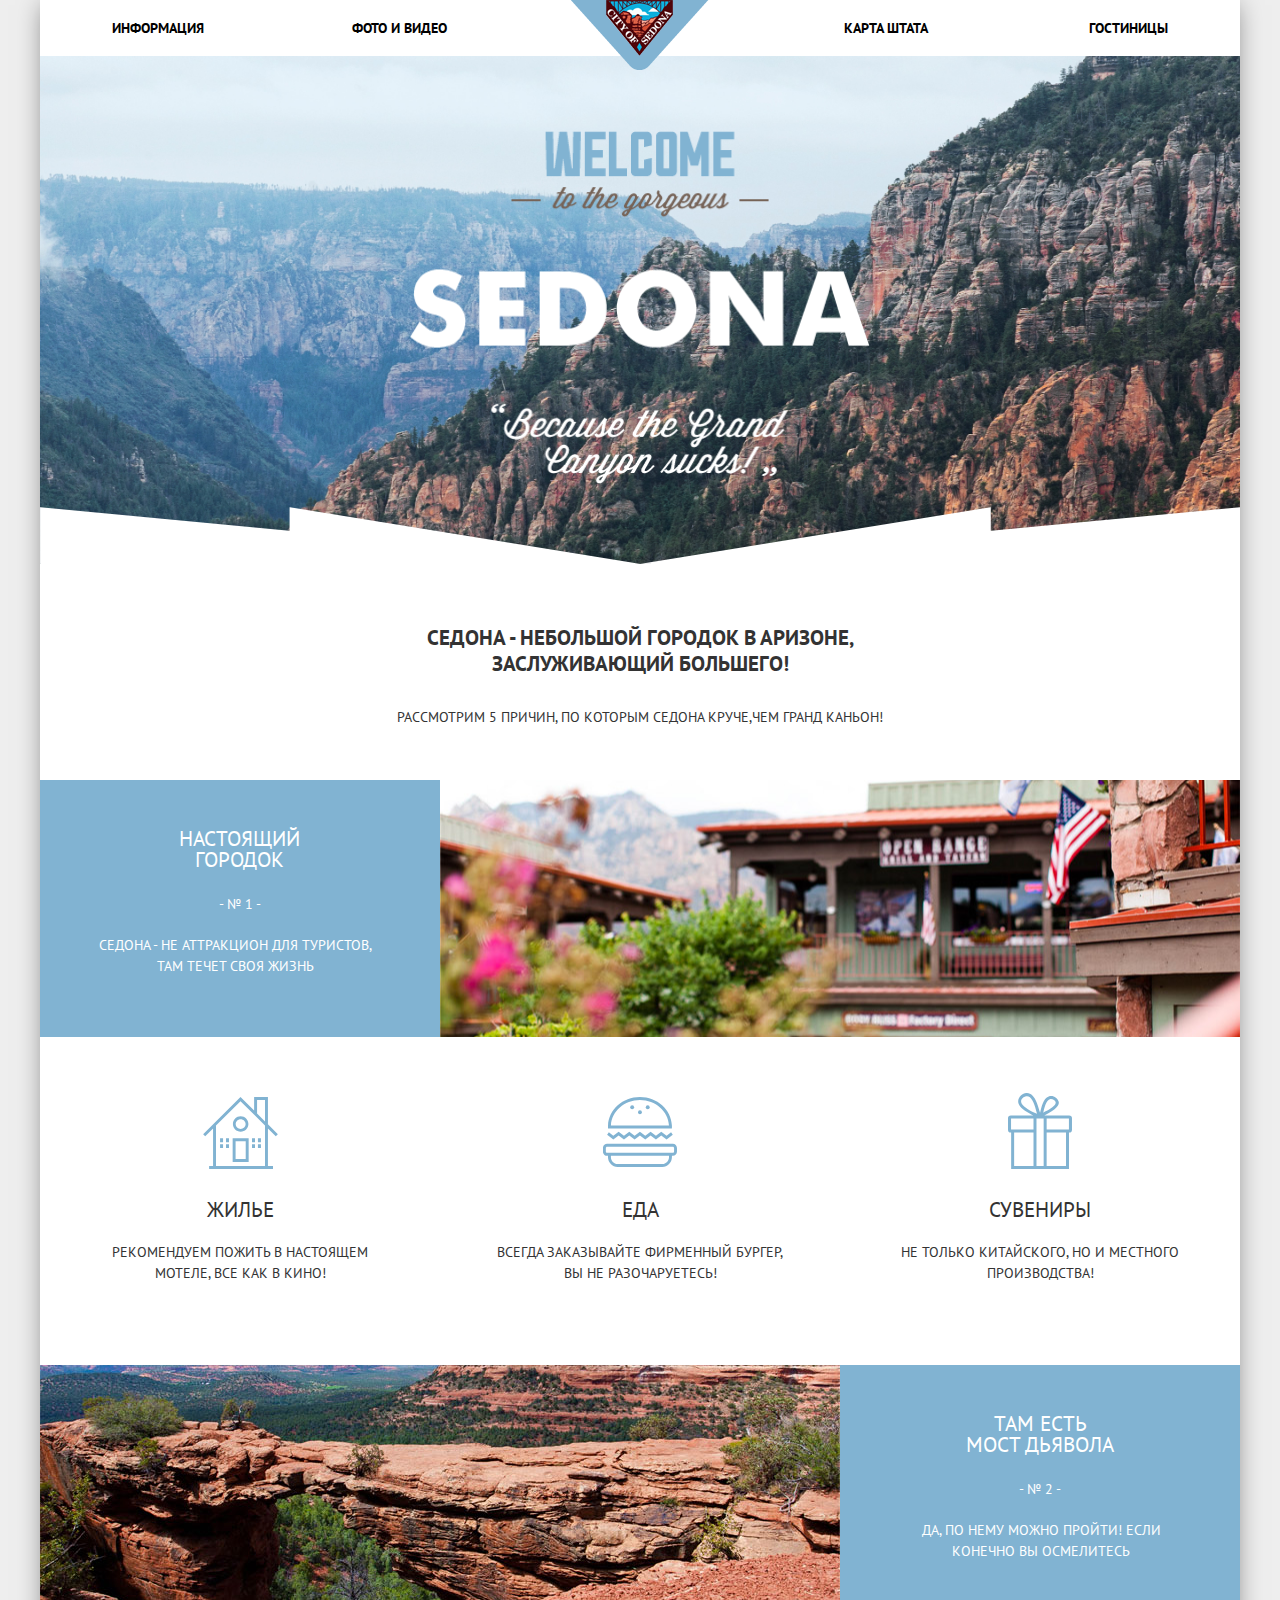
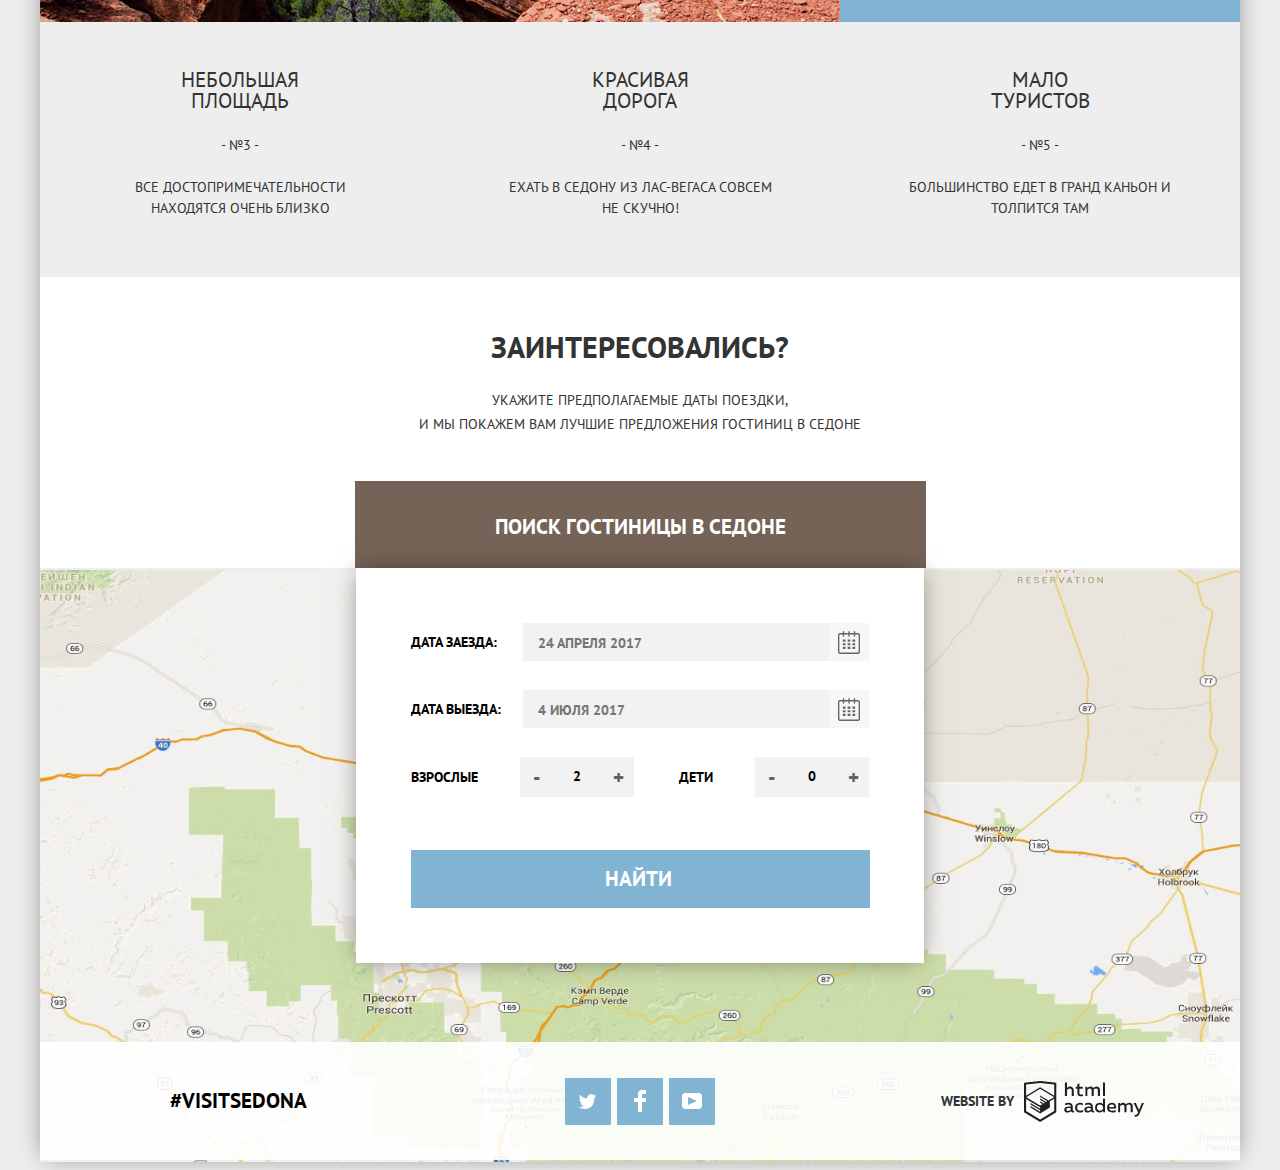
==== commit e8380084: "исправление замечаний" ====
--- a/index.html
+++ b/index.html
@@ -40,123 +40,120 @@
 
     <section class="introduction-sedona">
       <h2 class="visually-hidden">Что вам стоит знать о Седоне</h2>
-      <h3>Седона - небольшой городок в Аризоне,
-        <br>заслуживающий большего!</h3>
+      <h3>Седона - небольшой городок в Аризоне, заслуживающий большего!</h3>
       <p>Рассмотрим 5 причин, по которым Седона круче,чем Гранд Каньон!</p>
     </section>
 
     <section class="features">
       <h2 class="visually-hidden">Преимущества Седоны</h2>
-
       <figure class="feature feature-pictured-numbered pictured-right">
-        <figcaption>Настоящий<br>городок</figcaption>
+        <figcaption>Настоящий городок</figcaption>
         <span>№ 1</span>
-        <p>Седона - не аттракцион для туристов, там
-          течет своя жизнь</p>
+        <p>Седона - не аттракцион для туристов, там течет своя жизнь</p>
         <img src="img/index_feature_number1_true_city.jpg" width="800" height="260" alt="Настоящий городок Седона">
-
       </figure>
-
-      <figure class="feature feature-iconed home">
-        <figcaption>Жилье</figcaption>
-        <p>Рекомендуем пожить в настоящем мотеле, все как в кино!</p>
-
-      </figure>
-
-      <figure class="feature feature-iconed food">
-        <figcaption>Еда</figcaption>
-        <p>Всегда заказывайте фирменный бургер,вы не разочаруетесь!</p>
-      </figure>
-
-      <figure class="feature feature-iconed souvenirs">
-        <figcaption>Сувениры</figcaption>
-        <p>Не только китайского, но и местного производства!</p>
-      </figure>
-
+      <div class="feature-iconed-wrapper">
+        <figure class="feature feature-iconed home">
+          <figcaption>Жилье</figcaption>
+          <p>Рекомендуем пожить в настоящем мотеле, все как в кино!</p>
+        </figure>
+
+        <figure class="feature feature-iconed food">
+          <figcaption>Еда</figcaption>
+          <p>Всегда заказывайте фирменный бургер, вы не разочаруетесь!</p>
+        </figure>
+
+        <figure class="feature feature-iconed souvenirs">
+          <figcaption>Сувениры</figcaption>
+          <p>Не только китайского, но и местного производства!</p>
+        </figure>
+      </div>
       <figure class="feature feature-pictured-numbered pictured-left">
-        <figcaption>Там есть <br>Мост Дьявола</figcaption>
+        <figcaption>Там есть Мост Дьявола</figcaption>
         <span>№ 2</span>
         <p>Да, по нему можно пройти! Если конечно вы осмелитесь</p>
         <img src="img/index_feature_number2_devils_bridge.jpg" width="800" height="260" alt="Настоящий городок Седона">
-
       </figure>
-
-      <figure class="feature feature-unpictured-numbered">
-        <figcaption>Небольшая <br>площадь</figcaption>
-        <span>№3</span>
-        <p>Все достопримечательности находятся очень близко</p>
-      </figure>
-
-      <figure class="feature feature-unpictured-numbered">
-        <figcaption>Красивая <br>дорога</figcaption>
-        <span>№4</span>
-        <p>Ехать в Седону из Лас-Вегаса совсем не скучно!</p>
-      </figure>
-
-      <figure class="feature feature-unpictured-numbered">
-        <figcaption>Мало <br>туристов</figcaption>
-        <span>№5</span>
-        <p>Большинство едет в Гранд Каньон и толпится там</p>
-      </figure>
+      <div class="feature-unpictured-wrapper">
+        <figure class="feature feature-unpictured-numbered">
+          <figcaption>Небольшая площадь</figcaption>
+          <span>№3</span>
+          <p>Все достопримечательности находятся очень близко</p>
+        </figure>
+
+        <figure class="feature feature-unpictured-numbered">
+          <figcaption>Красивая дорога</figcaption>
+          <span>№4</span>
+          <p>Ехать в Седону из Лас-Вегаса совсем не скучно!</p>
+        </figure>
+
+        <figure class="feature feature-unpictured-numbered">
+          <figcaption>Мало туристов</figcaption>
+          <span>№5</span>
+          <p>Большинство едет в Гранд Каньон и толпится там</p>
+        </figure>
+      </div>
     </section>
-
-    <section class="booking">
-      <div class="booking-wrapper">
-        <h2>Заинтересовались?</h2>
-        <p class="booking-info">Укажите предполагаемые даты поездки,
-          <br>и мы покажем вам лучшие предложения гостиниц в Седоне</p>
-      </div>
-      <button class="button search-hotels-button" type="button">Поиск гостиницы в Седоне</button>
-
-    </section>
-    <section class="booking-form">
-      <h2 class="visually-hidden">Поиск гостиницы в Седоне</h2>
-
-      <form class="booking-box" method="get" action="https://echo.htmlacademy.ru">
-
-        <div class="booking-item-date">
-          <label for="checkin-date">Дата заезда: </label>
-          <input type="text" name="date" id="checkin-date" value="" placeholder="24 апреля 2017">
-          <button class="button calendar-button" type="button">
-          </button>
+  </main>
+  <section class="booking">
+    <div class="booking-wrapper">
+      <h2>Заинтересовались?</h2>
+      <p class="booking-info">Укажите предполагаемые даты поездки,
+        <br>и мы покажем вам лучшие предложения гостиниц в Седоне</p>
+    </div>
+    <button class="button search-hotels-button" type="button">Поиск гостиницы в Седоне</button>
+  </section>
+
+  <section class="booking-form">
+    <h2 class="visually-hidden">Поиск гостиницы в Седоне</h2>
+
+    <form class="booking-box" method="get" action="https://echo.htmlacademy.ru">
+      <div class="booking-item-date">
+        <label for="checkin-date">Дата заезда: </label>
+        <input type="text" name="date" id="checkin-date" value="" placeholder="24 апреля 2017">
+        <button class="button calendar-button" type="button">
+        </button>
+      </div>
+
+      <div class="booking-item-date">
+        <label for="checkout-date">Дата выезда: </label>
+        <input type="text" name="date" id="checkout-date" value="" placeholder="4 июля 2017">
+        <button class="button calendar-button" type="button">
+        </button>
+      </div>
+
+      <div class="booking-item-number-wrapper">
+        <div class="booking-item-number">
+          <label for="number-of-adults">Взрослые
+            <span class="visually-hidden"> Выбрать количество взрослых </span>
+          </label>
+          <button class="button button-minus" type="button">-</button>
+          <input type="number" name="number" id="number-of-adults" value="2" min="1">
+          <button class="button button-plus" type="button">+</button>
         </div>
 
-        <div class="booking-item-date">
-          <label for="checkout-date">Дата выезда: </label>
-          <input type="text" name="date" id="checkout-date" value="" placeholder="4 июля 2017">
-          <button class="button calendar-button" type="button">
-          </button>
+        <div class="booking-item-number">
+          <label for="number-of-children">Дети
+            <span class="visually-hidden"> Выбрать количество детей </span>
+          </label>
+          <button class="button button-minus" type="button">-</button>
+          <input type="number" name="number" id="number-of-children" value="0" min="0">
+          <button class="button button-plus" type="button">+</button>
         </div>
-
-          <div class="booking-item-number-wrapper">
-          <div class="booking-item-number">
-            <label for="number-of-adults">Взрослые
-              <span class="visually-hidden"> Выбрать количество взрослых </span>
-            </label>
-            <button class="button button-minus" type="button">-</button>
-            <input type="number" name="number" id="number-of-adults" value="2" min="1">
-            <button class="button button-plus" type="button">+</button>
-          </div>
-
-          <div class="booking-item-number">
-            <label for="number-of-children">Дети
-              <span class="visually-hidden"> Выбрать количество детей </span>
-            </label>
-            <button class="button button-minus" type="button">-</button>
-            <input type="number" name="number" id="number-of-children" value="0" min="0">
-            <button class="button button-plus" type="button">+</button>
-          </div>
-        </div>
-
-        <button class="booking-button button" type="submit">Найти</button>
-      </form>
-    </section>
-    <section class="map">
-      <h2 class="visually-hidden">Карта проезда</h2>
-      <iframe src="https://www.google.com/maps/embed?pb=!1m18!1m12!1m3!1d52385.18052164921!2d-111.83024376169357!3d34.85437335641882!2m3!1f0!2f0!3f0!3m2!1i1024!2i768!4f13.1!3m3!1m2!1s0x872da132f942b00d%3A0x5548c523fa6c8efd!2z0KHQtdC00L7QvdCwLCDQkNGA0LjQt9C-0L3QsCA4NjMzNiwg0KHQqNCQ!5e0!3m2!1sru!2sru!4v1512229454533"
-        width="1200" height="592" style="border:0" allowfullscreen></iframe>
+      </div>
+
+      <button class="booking-button button" type="submit">Найти</button>
+    </form>
+  </section>
+
+  <section class="map">
+    <h2 class="visually-hidden">Карта проезда</h2>
+    <iframe src="https://www.google.com/maps/embed?pb=!1m18!1m12!1m3!1d52385.18052164921!2d-111.83024376169357!3d34.85437335641882!2m3!1f0!2f0!3f0!3m2!1i1024!2i768!4f13.1!3m3!1m2!1s0x872da132f942b00d%3A0x5548c523fa6c8efd!2z0KHQtdC00L7QvdCwLCDQkNGA0LjQt9C-0L3QsCA4NjMzNiwg0KHQqNCQ!5e0!3m2!1sru!2sru!4v1512229454533"
+      width="1200" height="592" style="border:0" allowfullscreen></iframe>
+    <p>
       <img src="img/index_map.jpg" width="1200" height="592" alt="Схема проезда">
-    </section>
+    </p>
+  </section>
   </main>
 
   <footer class="main-footer">
@@ -166,37 +163,25 @@
       <div class="footer-social">
         <ul>
           <li>
-            <a class="social-icon" href="#">
+            <a class="social-icon twitter-icon" href="#">
               <span class="visually-hidden">Twitter</span>
-              <svg xmlns="http://www.w3.org/2000/svg" xmlns:xlink="http://www.w3.org/1999/xlink" width="17" height="15" viewBox="0 0 17 15">
-                <path fill="#FFF" d="M10.95.144c1.685-.496 2.984.27 3.577 1.179.673-.231 1.331-.481 2.011-.708a2.345 2.345 0 0 1-.857 1.768c.685.17 1.304-.491 1.304-.491-.169 1-1.006 1.788-1.563 2.024-.231 6.75-3.175 11.217-10.077 11.082h-.446c-.41 0-4.164-.46-4.898-1.887 2.271.196 3.893-.422 4.693-1.177-.96-.3-2.679-.477-2.979-2.95.349.106.564.228 1.19.119C1.705 8.247.374 7.53.448 5.33c.285.328 1.067.536 1.34.472C1.085 5.561-.182 2.442.894.85c1.818 1.854 3.735 3.606 7.152 3.773C8.254 2.33 9.183.793 10.95.144z"
-                />
-              </svg>
-
             </a>
           </li>
+
           <li>
-            <a class="social-icon" href="#">
+            <a class="social-icon fb-icon" href="#">
               <span class="visually-hidden">Facebook</span>
-              <svg xmlns="http://www.w3.org/2000/svg" width="12" height="22" viewBox="0 0 12 22">
-                <path fill="#FFF" d="M12 4V0H8a4 4 0 0 0-4 4v4H0v4h4v10h4V12h4V8H8V4h4z" />
-              </svg>
-
-
             </a>
           </li>
+
           <li>
-            <a class="social-icon" href="#">
+            <a class="social-icon youtube-icon" href="#">
               <span class="visually-hidden">Youtube</span>
-              <svg xmlns="http://www.w3.org/2000/svg" xmlns:xlink="http://www.w3.org/1999/xlink" width="20" height="16" viewBox="0 0 20 16">
-                <path fill="#FFF" d="M17 0H3C1.35 0 0 1.35 0 3v10c0 1.65 1.35 3 3 3h14c1.65 0 3-1.35 3-3V3c0-1.65-1.35-3-3-3zM6.027 11.998V4.002L15.014 8l-8.987 3.998z"
-                />
-              </svg>
-
             </a>
           </li>
         </ul>
       </div>
+
       <p class="footer-copyright">
         <b>Website by </b>
         <a class="html-logo" href="https://htmlacademy.ru/intensive/htmlcss">
--- a/css/style.css
+++ b/css/style.css
@@ -78,18 +78,18 @@
   list-style: none;
 }
 
-.navigation-menu a {
+.navigation-menu-item a {
   font-size: 14px;
   line-height: 26px;
   color: #000000;
   font-weight: 700;
 }
 
-.navigation-menu a:hover {
+.navigation-menu-item a:hover {
   color: #81b3d2;
 }
 
-.navigation-menu a:active {
+.navigation-menu-item a:active {
   opacity: 0.3;
 }
 
@@ -124,7 +124,7 @@
 
 .introduction-sedona h3 {
   margin: 0;
-  padding: 0;
+  padding: 0px 300px;
   margin-top: 61px;
   margin-bottom: 27px;
   text-align: center;
@@ -143,24 +143,30 @@
 }
 
 .welcome-sedona {
+  display: flex;
+  justify-content: space-around;
+  align-items: center;
+  flex-flow: row wrap;
   width: 100%;
   height: 508px;
-  background-image: url('../img/index_bottom_plank_to_background_image.png'), url('../img/index_welcome_background.jpeg');
+  background-image: url("../img/index_bottom_plank_to_background_image.png"), url("../img/index_welcome_background.jpeg");
   background-repeat: no-repeat, no-repeat;
   background-position: 49% 100%, 0 29%;
   background-size: contain, cover;
 }
 
 .sedona-inscription {
-  padding: 75px 370px;
+  padding-bottom: 5px;
 }
 
 .features {
   width: 100%;
   display: flex;
-  flex-flow: row wrap;
+  flex-direction: row;
+  flex-wrap: wrap;
   justify-content: flex-start;
   text-align: center;
+  flex-shrink: 0;
 }
 
 .feature {
@@ -197,6 +203,7 @@
   font-size: 21px;
   line-height: 21px;
   margin-bottom: 23px;
+  padding: 1px 53px;
 }
 
 .feature.feature-pictured-numbered span,
@@ -212,12 +219,18 @@
   margin-bottom: 20px;
 }
 
-.feature.feature-pictured-numbered p {
+.feature-pictured-numbered.pictured-right p {
   width: 280px;
   margin-left: -17px;
   margin-bottom: 28px;
 }
 
+.feature-pictured-numbered.pictured-left p {
+  width: 302px;
+  margin-left: -22px;
+  margin-bottom: 28px;
+}
+
 .pictured-right {
   padding-right: 72.67%;
 }
@@ -234,9 +247,14 @@
   left: 0;
 }
 
+.feature-iconed-wrapper {
+  display: flex;
+  flex-wrap: nowrap;
+}
+
 .feature-iconed {
   width: 33.3%;
-  padding: 50px 48px 30px;
+  padding: 49px 48px 30px;
   background-color: #ffffff;
 }
 
@@ -251,7 +269,7 @@
   content: "";
   height: 76px;
   width: 75px;
-  background: url(../img/icon-1.svg) no-repeat;
+  background: url("../img/icon-1.svg") no-repeat;
   margin: 11px auto 26px;
 }
 
@@ -260,7 +278,7 @@
   content: "";
   height: 76px;
   width: 75px;
-  background: url(../img/icon-3.svg) no-repeat;
+  background: url("../img/icon-3.svg") no-repeat;
   margin: 11px auto 26px;
 }
 
@@ -269,7 +287,7 @@
   content: "";
   height: 76px;
   width: 75px;
-  background: url(../img/icon-2.svg) no-repeat center;
+  background: url("../img/icon-2.svg") no-repeat center;
   margin: 7px auto 30px;
 }
 
@@ -280,7 +298,13 @@
   margin-bottom: 51px;
 }
 
+.feature-unpictured-wrapper {
+  display: flex;
+  flex-wrap: nowrap;
+}
+
 .feature-unpictured-numbered {
+  width: 33.3%;
   padding: 47px 60px 40px;
   background-color: #eeeeee;
 }
@@ -294,7 +318,10 @@
 }
 
 .feature-unpictured-numbered figcaption {
-  margin-bottom: 22px;
+  display: inline-block;
+  vertical-align: middle;
+  margin-bottom: 24px;
+  padding: 0px 75px;
   font-size: 21px;
   line-height: 21px;
   text-align: center;
@@ -391,7 +418,7 @@
   right: 0;
   margin: 0 auto;
   background-color: #ffffff;
-  z-index: 2;
+  z-index: 4;
   box-shadow: 0 0 25px -5px rgba(0, 0, 0, .5)
 }
 
@@ -486,7 +513,7 @@
   height: 25px;
   padding: 18px 19px;
   background-color: #f2f2f2;
-  background-image: url('../img/calendar.svg');
+  background-image: url("../img/calendar.svg");
   background-repeat: no-repeat;
   background-size: 22px 25px;
   background-position: center;
@@ -501,8 +528,9 @@
 }
 
 .calendar-button:focus {
-  color: #81b3d2;
+  background-image: url("../img/calendar-focus.svg");
   outline: none;
+  background-color: transparent;
 }
 
 .booking-item-number-wrapper {
@@ -552,6 +580,7 @@
 .booking-box input:focus {
   background-color: transparent;
   border: 2px solid #ebebeb;
+  outline: none;
 }
 
 .booking-item-date label {
@@ -588,8 +617,7 @@
   font-size: 21px;
   font-weight: 700;
   line-height: 26px;
-  color: #000000;
-  opacity: 0.6;
+  color: rgba(0, 0, 0, 0.6);
   background-color: #f2f2f2;
 }
 
@@ -606,6 +634,23 @@
 .button-plus:focus,
 .button-minus:focus {
   color: #81b3d2;
+  outline: none;
+  background-color: transparent;
+  border: 2px solid #ebebeb;
+}
+
+.map {
+  width: 1200px;
+  height: 592px;
+}
+
+.map p {
+  position: absolute;
+  left: 0;
+  bottom: -10px;
+  margin: 0;
+  padding: 0;
+  z-index: 1;
 }
 
 .map img {
@@ -614,8 +659,9 @@
 }
 
 .map iframe {
-  position: absolute;
+  position: relative;
   border: none;
+  z-index: 3;
 }
 
 .main-footer {
@@ -624,26 +670,31 @@
   bottom: 0;
   padding: 0;
   background-color: rgba(255, 255, 255, .9);
+  z-index: 5;
 }
 
 .footer-wrapper {
   display: flex;
-  padding: 24px 0;
-  margin: 0 90px;
+  padding: 25px 0;
+  margin: 0 130px;
   justify-content: space-between;
   align-items: center;
   flex-wrap: nowrap;
 }
 
 .footer-hashtag {
+  display: inline-block;
+  vertical-align: middle;
+  width: 33%;
   font-size: 21px;
   line-height: 26px;
   font-weight: 700;
   color: #000000;
+  margin-right: -75px;
 }
 
 .footer-social {
-  width: 155px;
+  width: 33%;
 }
 
 .footer-social ul {
@@ -653,7 +704,6 @@
   justify-content: space-between;
   list-style: none;
   margin: 0 auto;
-
 }
 
 .social-icon {
@@ -670,19 +720,43 @@
   background-color: #669ec0;
 }
 
-.social-icon:focus {
-  color: #88b6d1;
-  background-color: #5496bd;
-}
-
-.social-icon:focus path {
-  fill: #88b6d1;
+.social-icon.twitter-icon:focus {
+  background-image: url("../img/twitter-focus.svg");
+}
+
+.social-icon.fb-icon:focus {
+  background-image: url("../img/fb-focus.svg");
+}
+
+.social-icon.youtube-icon:focus {
+  background-image: url("../img/youtube-focus.svg");
+}
+
+.social-icon.twitter-icon {
+  background-image: url("../img/twitter.svg");
+  background-repeat: no-repeat;
+  background-position: center;
+}
+
+.social-icon.fb-icon {
+  background-image: url("../img/fb-icon.svg");
+  background-repeat: no-repeat;
+  background-position: center;
+}
+
+.social-icon.youtube-icon {
+  background-image: url("../img/youtube.svg");
+  background-repeat: no-repeat;
+  background-position: center;
 }
 
 .footer-copyright {
-  display: flex;
-  justify-content: space-between;
+  width: 33%;
+  display: flex;
+  flex-wrap: nowrap;
+  justify-content: flex-end;
   align-items: center;
+  margin-right: -34px;
 }
 
 .html-logo {
@@ -701,6 +775,13 @@
   opacity: 0.3;
 }
 
+.inner-footer {
+  position: static;
+  margin: 0;
+  padding: 0;
+  background-color: #ffffff;
+}
+
 
 /* страница с гостиницами */
 
@@ -709,13 +790,16 @@
 }
 
 .navigation-menu-item-current a {
+  font-size: 14px;
+  line-height: 26px;
+  font-weight: 700;
   color: #766357;
 }
 
 .filters {
   width: 100%;
   height: 217px;
-  background-image: url('../img/hotel_background_image.jpg');
+  background-image: url("../img/hotel_background_image.jpg");
   background-repeat: no-repeat;
   background-position: 0 20%;
 }
@@ -723,16 +807,24 @@
 .filters-wrapper {
   height: 160px;
   display: flex;
-  justify-content: flex-start;
+  justify-content: space-between;
+  flex-wrap: nowrap;
   margin: 0;
   padding: 28px 6%;
 }
 
-.filter fieldset {
+.filter fieldset:nth-child(1) {
   border: none;
   padding: 0;
   margin: 0;
-  margin-right: 123px;
+  width: 24%;
+}
+
+.filter fieldset:nth-child(2) {
+  border: none;
+  padding: 0;
+  margin: 0;
+  width: 46%;
 }
 
 .filter legend {
@@ -775,7 +867,7 @@
   bottom: -2px;
   width: 27px;
   height: 23px;
-  background-image: url(../img/checkbox-off.svg);
+  background-image: url("../img/checkbox-off.svg");
   background-repeat: no-repeat;
   background-position: 0 0;
   background-size: 27px 23px;
@@ -783,7 +875,6 @@
 
 .filter-input-checkbox[type=checkbox]:checked+label::before {
   background-image: url("../img/checkbox-on.svg");
-
 }
 
 .filter-input-checkbox:disabled+label {
@@ -795,11 +886,10 @@
 }
 
 .filter-range {
-  width: 330px;
+  width: 30%;
   margin: 0;
   color: #ffffff;
   text-transform: uppercase;
-  margin-left: 228px;
 }
 
 .filter-range-title {
@@ -833,7 +923,7 @@
   display: inline-block;
   vertical-align: middle;
   font-size: 14px;
-  line-height: 38px;
+  line-height: 21px;
   vertical-align: top;
   cursor: pointer;
 }
@@ -841,7 +931,8 @@
 .price-controls .min-price,
 .price-controls .max-price {
   width: 90px;
-  padding-left: 65px;
+  padding-left: 60px;
+  padding-top: 5px;
 }
 
 .price-controls input {
@@ -895,8 +986,10 @@
 
 .btn-transparent {
   display: block;
-  margin: 0 auto;
-  padding: 6px 35px;
+  text-align: center;
+  vertical-align: middle;
+  padding: 6px 29px 5px 29px;
+  margin-left: 83px;
   font-size: 14px;
   line-height: 21px;
   color: #ffffff;
@@ -914,7 +1007,6 @@
 
 .search-sorting {
   display: flex;
-  width: 100%;
   height: 66px;
   justify-content: flex-start;
   align-items: center;
@@ -926,7 +1018,7 @@
 
 .search-sorting ul {
   display: flex;
-  flex-wrap: wrap;
+  flex-wrap: nowrap;
   justify-content: space-between;
   align-items: baseline;
   list-style: none;
@@ -959,12 +1051,14 @@
 .search-sorting-option a {
   font-size: 12px;
   line-height: 18px;
+  color: #000000;
   opacity: 0.3;
   border-bottom: 1px dashed #000000;
 }
 
 .search-sorting-option a:hover {
   color: #81b3d2;
+  border-bottom: 1px dashed #81b3d2;
 }
 
 .search-sorting-option a:focus {
@@ -973,7 +1067,7 @@
   border-bottom: none;
 }
 
-.search-sorting-option-current {
+.search-sorting-option-current a {
   font-size: 12px;
   line-height: 18px;
   color: #81b3d2;
@@ -982,14 +1076,15 @@
 
 .arrows {
   display: flex;
-  justify-content: space-between;
-  margin-left: 479px;
-  width: 33px;
+  justify-content: flex-end;
+  width: 45%;
+  margin-left: 35px;
 }
 
 .arrow {
   color: #000000;
   opacity: 0.3;
+  margin-left: 10px;
 }
 
 .arrow-up:hover,
@@ -1003,12 +1098,16 @@
   opacity: 1;
 }
 
-.arrow-down:hover path {
+.arrow-up:hover path {
   fill: #81b3d2;
 }
 
-.arrow-down:focus path {
+.arrow-up:focus path {
   fill: #000000;
+}
+
+.arrow-current path {
+  fill: #5496bd;
 }
 
 .hotels .hotel {
@@ -1134,6 +1233,7 @@
   display: flex;
   flex-flow: column nowrap;
   justify-content: space-between;
+  align-items: flex-end;
   flex: 0 0 135px;
 }
 
@@ -1149,22 +1249,39 @@
 }
 
 .stars {
-  text-align: left;
-  display: flex;
-  justify-content: flex-end;
-  align-items: flex-start;
-  margin: 0;
-  padding: 0;
-  margin-left: 5px;
-}
-
-.star {
-  background-image: url('../img/star.svg');
-  background-repeat: no-repeat;
+  display: flex;
+  justify-content: space-between;
+  background-image: url("../img/star.svg");
+  background-repeat: repeat-x;
+  background-image: 18px 18px;
   width: 18px;
   height: 18px;
-  margin-left: 6px;
-  margin-top: -1px;
+}
+
+.stars.hide-text {
+  text-indent: 100%;
+  white-space: nowrap;
+  overflow: hidden;
+}
+
+.stars-5 {
+  width: 90px;
+}
+
+.stars-4 {
+  width: 72px;
+}
+
+.stars-3 {
+  width: 54px;
+}
+
+.stars-2 {
+  width: 36px;
+}
+
+.stars-1 {
+  width: 18px;
 }
 
 .hotels .score {
@@ -1177,10 +1294,3 @@
   align-self: flex-end;
   text-align: center;
 }
-
-.inner-footer {
-  position: static;
-  margin: 0;
-  padding: 0;
-  background-color: #ffffff;
-}
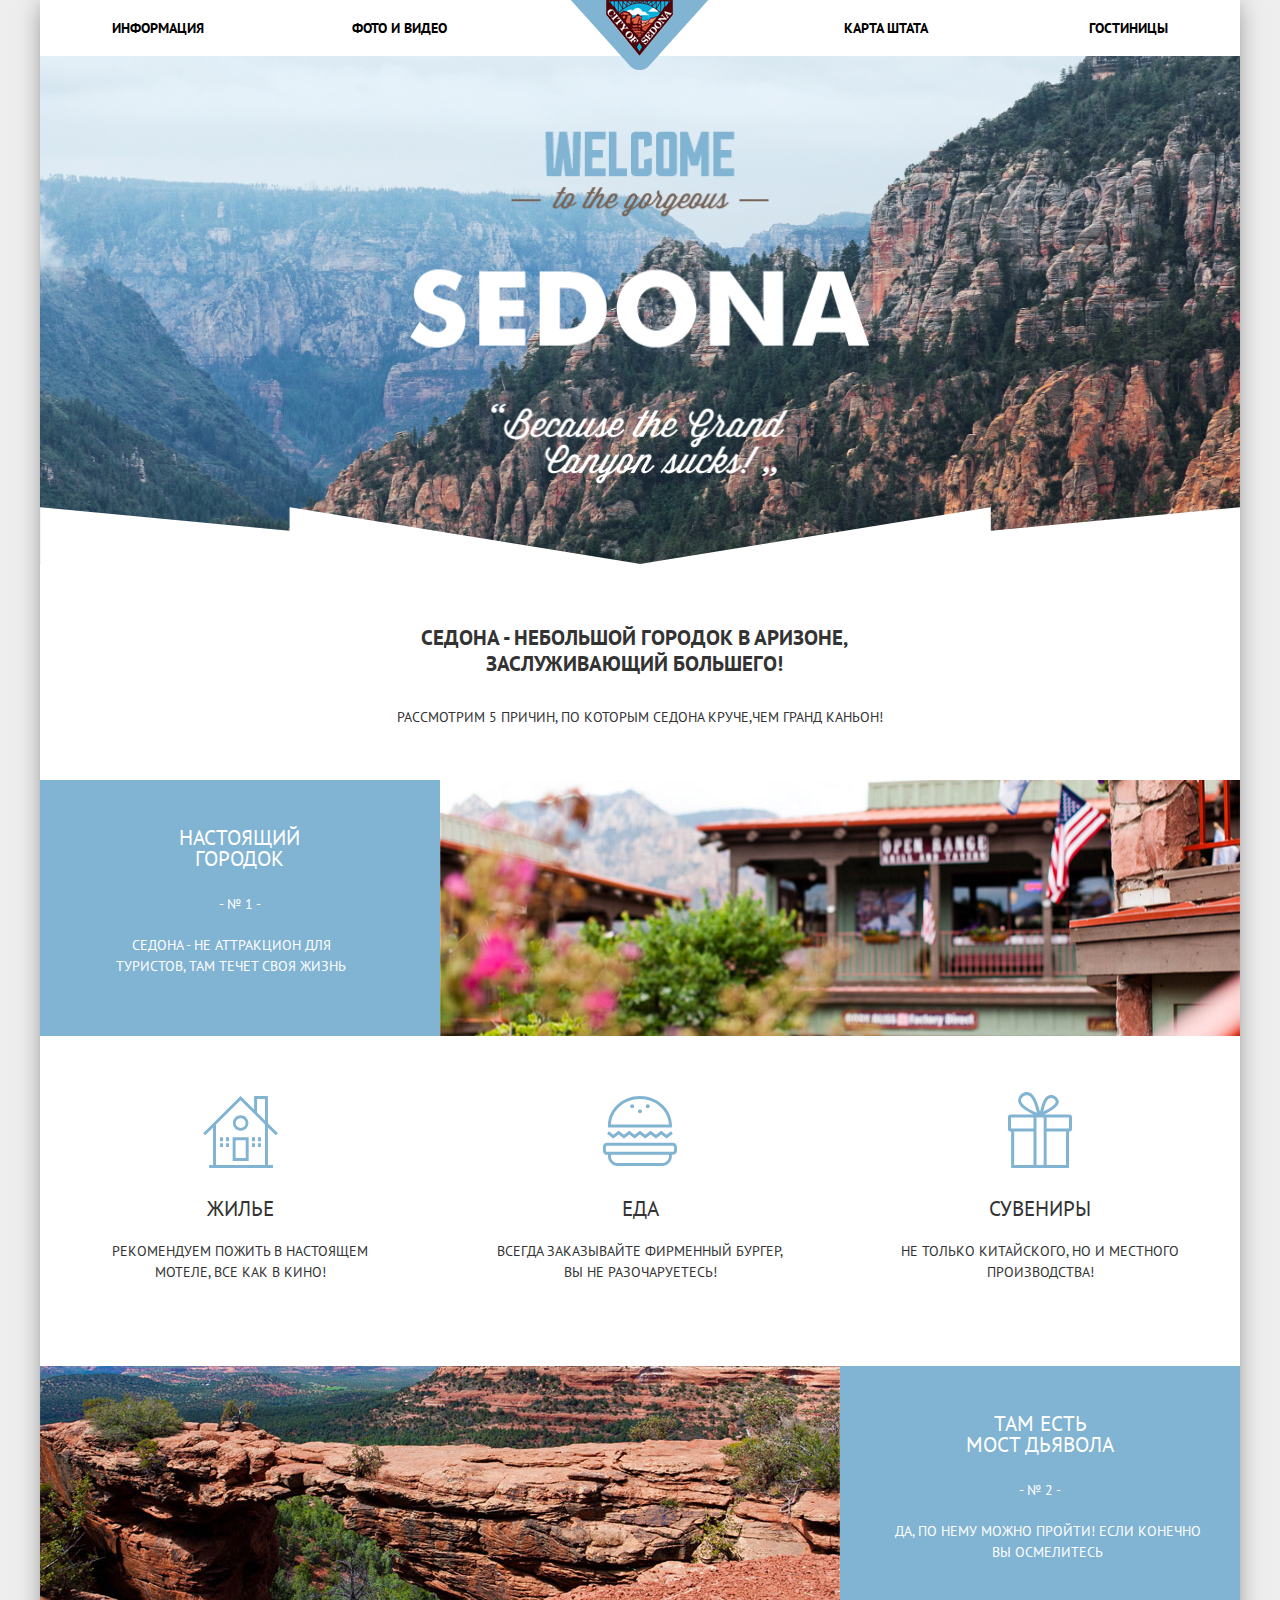
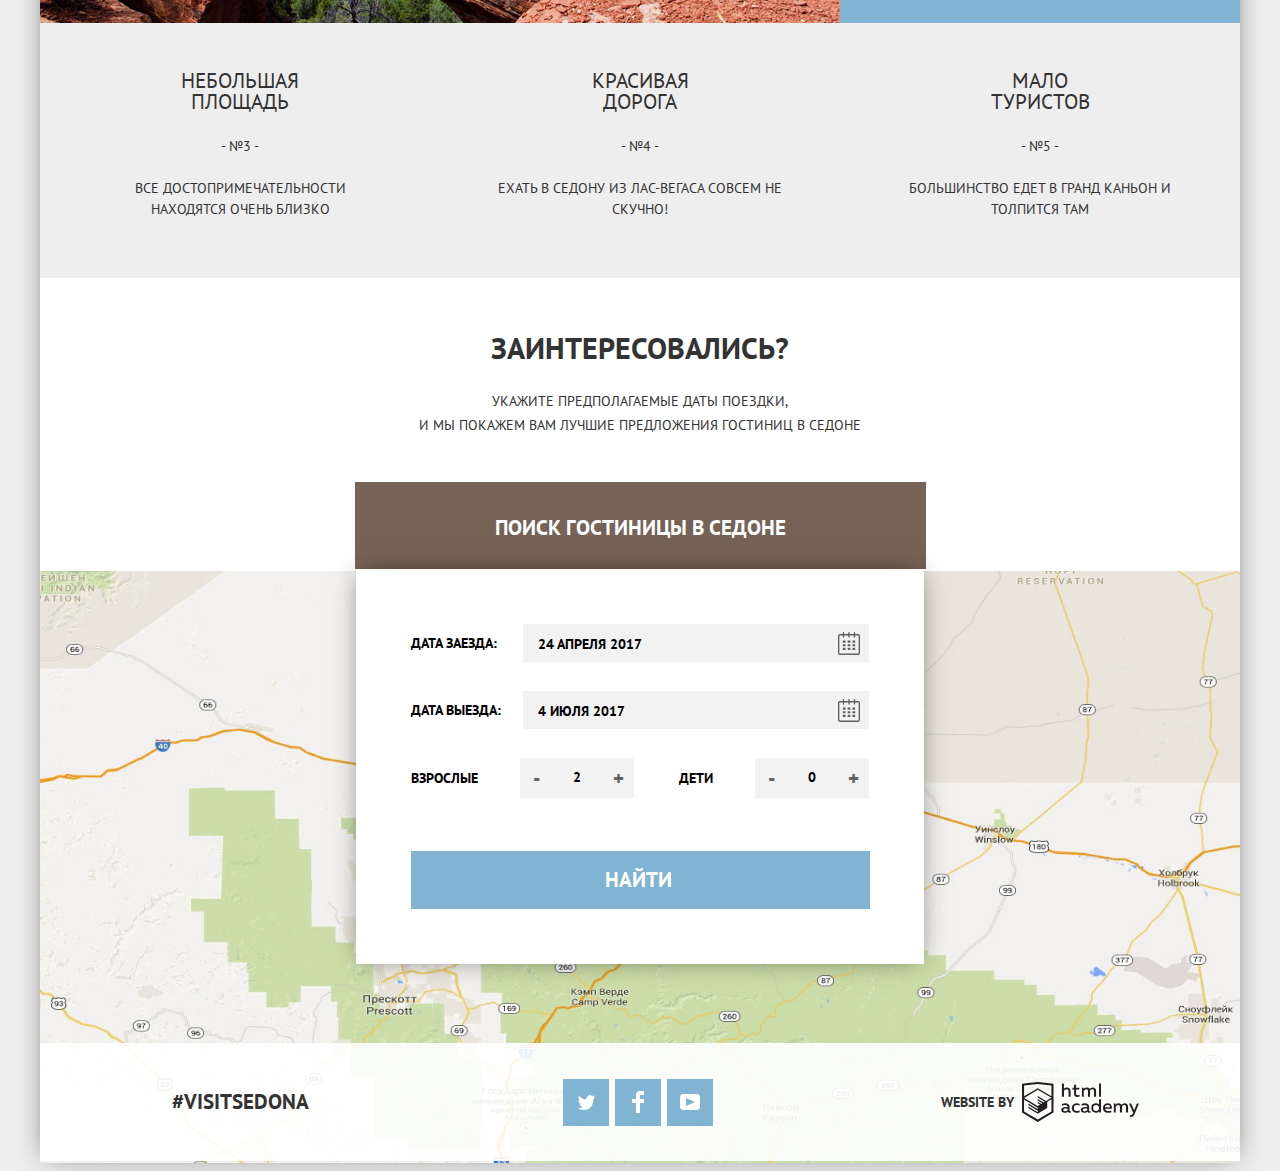
==== commit 7cd7f6e0: "подгон под макет" ====
--- a/index.html
+++ b/index.html
@@ -5,8 +5,8 @@
   <meta charset="utf-8">
   <title>Welcome to Sedona!</title>
   <link href="https://fonts.googleapis.com/css?family=PT+Sans:400,700&amp;subset=cyrillic" rel="stylesheet">
-  <link href="css/normalize.css" rel="stylesheet">
-  <link href="css/style.css" rel="stylesheet">
+  <link href="css/normalize.min.css" rel="stylesheet">
+  <link href="css/style.min.css" rel="stylesheet">
 </head>
 
 <body>
@@ -69,7 +69,8 @@
         </figure>
       </div>
       <figure class="feature feature-pictured-numbered pictured-left">
-        <figcaption>Там есть Мост Дьявола</figcaption>
+        <figcaption>Там есть
+          <br>Мост Дьявола</figcaption>
         <span>№ 2</span>
         <p>Да, по нему можно пройти! Если конечно вы осмелитесь</p>
         <img src="img/index_feature_number2_devils_bridge.jpg" width="800" height="260" alt="Настоящий городок Седона">
@@ -94,89 +95,86 @@
         </figure>
       </div>
     </section>
-  </main>
-  <section class="booking">
-    <div class="booking-wrapper">
-      <h2>Заинтересовались?</h2>
-      <p class="booking-info">Укажите предполагаемые даты поездки,
-        <br>и мы покажем вам лучшие предложения гостиниц в Седоне</p>
-    </div>
-    <button class="button search-hotels-button" type="button">Поиск гостиницы в Седоне</button>
-  </section>
 
-  <section class="booking-form">
-    <h2 class="visually-hidden">Поиск гостиницы в Седоне</h2>
+    <section class="booking">
+      <div class="booking-wrapper">
+        <h2>Заинтересовались?</h2>
+        <p class="booking-info">Укажите предполагаемые даты поездки,
+          <br>и мы покажем вам лучшие предложения гостиниц в Седоне</p>
+      </div>
+      <button class="button search-hotels-button" type="button">Поиск гостиницы в Седоне</button>
+    </section>
 
-    <form class="booking-box" method="get" action="https://echo.htmlacademy.ru">
-      <div class="booking-item-date">
-        <label for="checkin-date">Дата заезда: </label>
-        <input type="text" name="date" id="checkin-date" value="" placeholder="24 апреля 2017">
-        <button class="button calendar-button" type="button">
-        </button>
-      </div>
+    <section class="booking-form">
+      <h2 class="visually-hidden">Поиск гостиницы в Седоне</h2>
 
-      <div class="booking-item-date">
-        <label for="checkout-date">Дата выезда: </label>
-        <input type="text" name="date" id="checkout-date" value="" placeholder="4 июля 2017">
-        <button class="button calendar-button" type="button">
-        </button>
-      </div>
-
-      <div class="booking-item-number-wrapper">
-        <div class="booking-item-number">
-          <label for="number-of-adults">Взрослые
-            <span class="visually-hidden"> Выбрать количество взрослых </span>
-          </label>
-          <button class="button button-minus" type="button">-</button>
-          <input type="number" name="number" id="number-of-adults" value="2" min="1">
-          <button class="button button-plus" type="button">+</button>
+      <form class="booking-box" method="get" action="https://echo.htmlacademy.ru">
+        <div class="booking-item-date">
+          <label for="checkin-date">Дата заезда: </label>
+          <input type="text" name="date" id="checkin-date" value="" placeholder="24 апреля 2017">
+          <button class="button calendar-button" type="button">
+          </button>
         </div>
 
-        <div class="booking-item-number">
-          <label for="number-of-children">Дети
-            <span class="visually-hidden"> Выбрать количество детей </span>
-          </label>
-          <button class="button button-minus" type="button">-</button>
-          <input type="number" name="number" id="number-of-children" value="0" min="0">
-          <button class="button button-plus" type="button">+</button>
+        <div class="booking-item-date">
+          <label for="checkout-date">Дата выезда: </label>
+          <input type="text" name="date" id="checkout-date" value="" placeholder="4 июля 2017">
+          <button class="button calendar-button" type="button">
+          </button>
         </div>
-      </div>
 
-      <button class="booking-button button" type="submit">Найти</button>
-    </form>
-  </section>
+        <div class="booking-item-number-wrapper">
+          <div class="booking-item-number">
+            <label for="number-of-adults">Взрослые
+              <span class="visually-hidden"> Выбрать количество взрослых </span>
+            </label>
+            <button class="button button-minus" type="button">-</button>
+            <input type="number" name="number" id="number-of-adults" value="2" min="1">
+            <button class="button button-plus" type="button">+</button>
+          </div>
 
-  <section class="map">
-    <h2 class="visually-hidden">Карта проезда</h2>
-    <iframe src="https://www.google.com/maps/embed?pb=!1m18!1m12!1m3!1d52385.18052164921!2d-111.83024376169357!3d34.85437335641882!2m3!1f0!2f0!3f0!3m2!1i1024!2i768!4f13.1!3m3!1m2!1s0x872da132f942b00d%3A0x5548c523fa6c8efd!2z0KHQtdC00L7QvdCwLCDQkNGA0LjQt9C-0L3QsCA4NjMzNiwg0KHQqNCQ!5e0!3m2!1sru!2sru!4v1512229454533"
-      width="1200" height="592" style="border:0" allowfullscreen></iframe>
-    <p>
-      <img src="img/index_map.jpg" width="1200" height="592" alt="Схема проезда">
-    </p>
-  </section>
+          <div class="booking-item-number">
+            <label for="number-of-children">Дети
+              <span class="visually-hidden"> Выбрать количество детей </span>
+            </label>
+            <button class="button button-minus" type="button">-</button>
+            <input type="number" name="number" id="number-of-children" value="0" min="0">
+            <button class="button button-plus" type="button">+</button>
+          </div>
+        </div>
+
+        <button class="booking-button button" type="submit">Найти</button>
+      </form>
+    </section>
+
+    <section class="map">
+      <h2 class="visually-hidden">Карта проезда</h2>
+      <iframe src="https://www.google.com/maps/embed?pb=!1m18!1m12!1m3!1d52385.18052164921!2d-111.83024376169357!3d34.85437335641882!2m3!1f0!2f0!3f0!3m2!1i1024!2i768!4f13.1!3m3!1m2!1s0x872da132f942b00d%3A0x5548c523fa6c8efd!2z0KHQtdC00L7QvdCwLCDQkNGA0LjQt9C-0L3QsCA4NjMzNiwg0KHQqNCQ!5e0!3m2!1sru!2sru!4v1512229454533"
+        width="1200" height="592" style="border:0" allowfullscreen></iframe>
+      <p>
+        <img src="img/index_map.jpg" width="1200" height="592" alt="Схема проезда">
+      </p>
+    </section>
   </main>
 
   <footer class="main-footer">
     <div class="footer-wrapper">
-      <p class="footer-hashtag"> #visitsedona
-      </p>
+      <div class="footer-hashtag"> #visitsedona
+      </div>
       <div class="footer-social">
         <ul>
           <li>
-            <a class="social-icon twitter-icon" href="#">
-              <span class="visually-hidden">Twitter</span>
+            <a class="social-icon twitter-icon hide-text" href="#">Twitter
             </a>
           </li>
 
           <li>
-            <a class="social-icon fb-icon" href="#">
-              <span class="visually-hidden">Facebook</span>
+            <a class="social-icon fb-icon hide-text" href="#">Facebook
             </a>
           </li>
 
           <li>
-            <a class="social-icon youtube-icon" href="#">
-              <span class="visually-hidden">Youtube</span>
+            <a class="social-icon youtube-icon hide-text" href="#">Youtube
             </a>
           </li>
         </ul>
@@ -184,18 +182,12 @@
 
       <p class="footer-copyright">
         <b>Website by </b>
-        <a class="html-logo" href="https://htmlacademy.ru/intensive/htmlcss">
-          <span class="visually-hidden">HTMLACADEMY</span>
-          <svg id="Layer_1" data-name="Layer 1" xmlns="http://www.w3.org/2000/svg" viewBox="0 0 108.08 36.85">
-            <title>logo-htmlacademy-small1</title>
-            <path d="M44.61,26.88a2,2,0,0,0,.55-0.1v1.33a3.25,3.25,0,0,1-1.18.21,1.67,1.67,0,0,1-1.67-1,4.84,4.84,0,0,1-3.14,1.08c-1.51,0-2.91-.83-2.91-2.55,0-2.13,2-2.79,3.71-2.79a11.08,11.08,0,0,1,2.17.25v-0.3c0-1-.76-1.77-2.19-1.77a7.42,7.42,0,0,0-3,.64v-1.7a10.21,10.21,0,0,1,3.19-.55c2.36,0,3.81,1.12,3.81,3.65v3a0.54,0.54,0,0,0,.49.59h0.17Zm-6.44-1.13A1.35,1.35,0,0,0,39.63,27h0.11a3.39,3.39,0,0,0,2.41-1V24.58a9.72,9.72,0,0,0-1.81-.21c-1,0-2.16.33-2.16,1.38h0Zm12.36-6.11a5,5,0,0,1,2.57.64V22a4.08,4.08,0,0,0-2.3-.7,2.75,2.75,0,1,0,0,5.49,5,5,0,0,0,2.43-.64v1.71a6.27,6.27,0,0,1-2.76.57A4.21,4.21,0,0,1,46,24.51q0-.21,0-0.41a4.32,4.32,0,0,1,4.18-4.46h0.38Zm12.17,7.24a2,2,0,0,0,.55-0.1v1.33a3.25,3.25,0,0,1-1.18.21,1.67,1.67,0,0,1-1.67-1,4.84,4.84,0,0,1-3.14,1.08c-1.51,0-2.91-.83-2.91-2.55,0-2.13,2-2.79,3.71-2.79a11.08,11.08,0,0,1,2.17.25v-0.3c0-1-.76-1.77-2.19-1.77a7.42,7.42,0,0,0-3,.64v-1.7a10.21,10.21,0,0,1,3.19-.55c2.36,0,3.81,1.12,3.81,3.65v3a0.54,0.54,0,0,0,.49.59h0.17Zm-6.44-1.13A1.35,1.35,0,0,0,57.73,27h0.11a3.39,3.39,0,0,0,2.41-1V24.58a9.72,9.72,0,0,0-1.81-.21c-1.06,0-2.16.33-2.16,1.38h0ZM73,16V28.2H71.35V26.88a3.88,3.88,0,0,1-3.19,1.54,4.4,4.4,0,0,1,0-8.78,3.81,3.81,0,0,1,3,1.3V16H73Zm-4.53,5.22a2.76,2.76,0,1,0,0,5.52A2.86,2.86,0,0,0,71.15,25V23A2.91,2.91,0,0,0,68.49,21.27ZM79,19.64c3.31,0,4.46,2.68,3.92,5.09H76.7c0.21,1.5,1.67,2.11,3.19,2.11a6.11,6.11,0,0,0,2.64-.59v1.6a7.14,7.14,0,0,1-3,.57C77,28.42,74.78,27,74.78,24a4.18,4.18,0,0,1,4-4.39H79Zm0.09,1.54a2.28,2.28,0,0,0-2.44,2.1v0.06H81.3A2,2,0,0,0,79.13,21.18Zm5.73,7V19.87h1.65v1a3.81,3.81,0,0,1,2.78-1.27A2.86,2.86,0,0,1,91.89,21a4.12,4.12,0,0,1,2.91-1.33A3.06,3.06,0,0,1,98,23V28.2h-1.9V23.05a1.59,1.59,0,0,0-1.42-1.75H94.42a2.8,2.8,0,0,0-2.07,1.12V28.2h-1.9V23.05A1.59,1.59,0,0,0,89,21.31H88.8a3,3,0,0,0-2.21,1.29v5.63H84.86Zm21.31-8.33h1.9l-3.91,9.46c-0.9,2.17-2.09,2.86-3.35,2.86a4.76,4.76,0,0,1-1.1-.14V30.46a2.86,2.86,0,0,0,.85.12c0.9,0,1.58-.64,2.07-1.9l0.17-.42-4-8.4h2l2.86,6.29ZM38.73,1.46V6.22a3.81,3.81,0,0,1,2.7-1.14,3.25,3.25,0,0,1,3.44,3.4v5.15H43V8.72a1.81,1.81,0,0,0-1.61-2h-0.3a2.93,2.93,0,0,0-2.32,1.39v5.52h-1.9V1.46h1.9ZM49.94,2.31v3h3V6.91h-3v3.81c0,1.1.5,1.46,1.58,1.46a4.49,4.49,0,0,0,1.69-.33v1.6A6.8,6.8,0,0,1,51,13.8a2.55,2.55,0,0,1-2.86-2.74V6.89H46.58V5.26h1.5V2.74Zm5.4,11.31V5.28H57v1A3.81,3.81,0,0,1,59.77,5a2.86,2.86,0,0,1,2.6,1.33A4.12,4.12,0,0,1,65.28,5,3.06,3.06,0,0,1,68.44,8.4v5.21h-1.9V8.46a1.59,1.59,0,0,0-1.42-1.75H64.89a2.8,2.8,0,0,0-2.07,1.12v5.78h-1.9V8.46A1.59,1.59,0,0,0,59.5,6.71H59.27A3,3,0,0,0,57.06,8v5.63H55.34ZM71.17,1.45H73V13.6H71.17V1.45ZM14.71,0H14.55L0,1.54V28.21l14.55,8.66,14.55-8.66V1.54Zm12.5,27.1L14.55,34.64,1.9,27.12V16.18l12.59,7.5V25L5.86,19.9v1.31l8.68,5.21v1.39L5.87,22.65V24l8.68,5.21,8.75-5.24V18.31L27.2,16V27.12Zm0-12.53-3.48,2-1.6,1L14.51,13v1.31L21,18.23H21l-0.14.09-1,.54-5.37-3.2V17l4.24,2.52-1,.67-3.2-1.9v1.31l2.1,1.24L14.5,22.1,2,14.65,14.51,7.11Zm0-1.32L14.49,5.76,1.91,13.25v-10L14.56,1.92,27.21,3.25v10h0Z"
-              transform="translate(0 -0.02)" fill="#231f20" />
-          </svg>
+        <a class="html-logo hide-text" href="https://htmlacademy.ru/intensive/htmlcss">HTMLACADEMY
         </a>
       </p>
     </div>
   </footer>
-  <script src="js/modal-popup.js"></script>
+  <script src="js/modal-popup.min.js"></script>
 </body>
 
 </html>
--- a/css/style.min.css
+++ b/css/style.min.css
@@ -0,0 +1 @@
+.navigation-menu-item a,body{font-size:14px;line-height:26px}.navigation-menu,.welcome-sedona{display:-webkit-box;display:-ms-flexbox;-webkit-box-direction:normal}.button,body{text-transform:uppercase}.arrow.hide-text,.hotel-rating .hide-text,.html-logo.hide-text,.social-icon.hide-text,.stars.hide-text{text-indent:100%;white-space:nowrap;overflow:hidden}body{min-width:768px;max-width:1200px;margin:0 auto;padding:0;font-family:"PT Sans",Arial,sans-serif;font-weight:400;color:#333;background-color:#eee;-webkit-box-shadow:0 0 25px -5px rgba(0,0,0,.5);box-shadow:0 0 25px -5px rgba(0,0,0,.5);position:relative}.container,.main-navigation{background-color:#fff}a{text-decoration:none}img{max-width:100%;height:auto}.main-navigation{position:relative;color:#000}.navigation-menu{display:flex;-webkit-box-pack:start;-ms-flex-pack:start;justify-content:flex-start;-webkit-box-orient:horizontal;-ms-flex-flow:row wrap;flex-flow:row wrap;margin:0;padding:15px 0;list-style:none}.navigation-menu-item,.navigation-menu-item-current{-webkit-box-flex:0;-ms-flex:0 0 20%;flex:0 0 20%}.navigation-menu-item:nth-child(4n+1),.navigation-menu-item:nth-child(4n+2){text-align:left}.navigation-menu-item:nth-child(4n+3),.navigation-menu-item:nth-child(4n+4){text-align:right}.navigation-menu-item:nth-child(4n+1){margin-left:6%}.navigation-menu-item:nth-child(4n - 2){margin-right:8%}.navigation-menu-item:nth-child(4n+4){margin-right:6%}.footer-social-icons{list-style:none}.navigation-menu-item a{color:#000;font-weight:700}.navigation-menu-item a:hover{color:#81b3d2}.navigation-menu-item a:active{opacity:.3}.main-header-logo{position:absolute;left:50%;-webkit-transform:translateX(-50%);-ms-transform:translateX(-50%);transform:translateX(-50%)}.map p,.pictured-left img{left:0}.visually-hidden:not(:focus):not(:active),input[type=checkbox].visually-hidden,input[type=radio].visually-hidden{position:absolute;width:1px;height:1px;margin:-1px;border:0;padding:0;white-space:nowrap;clip:rect(0 0 0 0);overflow:hidden}.introduction-sedona{-webkit-box-sizing:border-box;box-sizing:border-box;width:100%;margin:0;padding:0}.booking-box,.booking-wrapper{-webkit-box-sizing:border-box}.introduction-sedona h3{width:444px;padding:0;text-align:center;margin:61px 31% 27px;font-size:21px;line-height:26px;font-weight:700}.features,.welcome-sedona{width:100%;-webkit-box-orient:horizontal}.introduction-sedona p{margin:0 0 50px;padding:0;font-size:14px;line-height:26px;text-align:center}.welcome-sedona{display:flex;-ms-flex-pack:distribute;justify-content:space-around;-webkit-box-align:center;-ms-flex-align:center;align-items:center;-ms-flex-flow:row wrap;flex-flow:row wrap;height:508px;background-image:url(../img/index_bottom_plank_to_background_image.png),url(../img/index_welcome_background.jpeg);background-repeat:no-repeat,no-repeat;background-position:49% 100%,0 29%;background-size:contain,cover}.sedona-inscription{padding-bottom:5px}.features{display:-webkit-box;display:-ms-flexbox;display:flex;-webkit-box-direction:normal;-ms-flex-direction:row;flex-direction:row;-ms-flex-wrap:wrap;flex-wrap:wrap;-webkit-box-pack:start;-ms-flex-pack:start;justify-content:flex-start;counter-reset:features;text-align:center}.feature-unpictured-numbered,.wrapper-price-range{-webkit-box-orient:vertical;-webkit-box-direction:normal}.feature{-webkit-box-flex:1;-ms-flex:1 1 21.33%;flex:1 1 21.33%;padding:47px 6% 32px;margin:0}.feature-pictured-numbered{position:relative;-ms-flex-preferred-size:88.33%;flex-basis:88.33%;overflow:hidden;color:#fff;background-color:#81b3d2}.feature-pictured-numbered span::before{content:"- "}.feature-pictured-numbered span::after{content:" -"}.feature.feature-pictured-numbered img{position:absolute;top:49%;width:66.67%;-webkit-transform:translateY(-50%);-ms-transform:translateY(-50%);transform:translateY(-50%);-o-object-fit:cover;object-fit:cover}.pictured-right{padding-right:72.67%}.pictured-right img{right:0}.pictured-left{padding-left:72.67%}.feature.feature-pictured-numbered figcaption{font-size:21px;line-height:21px;margin-left:40px;margin-right:40px;margin-bottom:25px}.feature.feature-pictured-numbered p,.feature.feature-pictured-numbered span{display:inline-block;text-align:center;vertical-align:middle;font-size:14px;line-height:21px;font-weight:400;margin:0 0 20px;padding:0}.feature-pictured-numbered.pictured-right p{margin-left:-17px;margin-bottom:27px}.feature-pictured-numbered.pictured-left p{margin:0 -40px 28px -25px}.feature-iconed-wrapper{display:-webkit-box;display:-ms-flexbox;display:flex;-ms-flex-wrap:nowrap;flex-wrap:nowrap}.feature-iconed{width:33.3%;padding:49px 48px 32px;background-color:#fff}.feature-iconed figcaption{font-size:21px;line-height:21px;margin-bottom:22px}.feature.feature-iconed.food figcaption::before,.feature.feature-iconed.home figcaption::before{margin:11px auto 26px;display:block;height:76px;width:75px;content:""}.feature.feature-iconed.home figcaption::before{background:url(../img/icon-1.svg) no-repeat}.feature.feature-iconed.food figcaption::before{background:url(../img/icon-3.svg) no-repeat}.feature.feature-iconed.souvenirs figcaption::before{display:block;content:"";height:76px;width:75px;background:url(../img/icon-2.svg) center no-repeat;margin:7px auto 30px}.calendar-button,.filters,.html-logo,.social-icon.fb-icon,.social-icon.twitter-icon,.social-icon.youtube-icon{background-repeat:no-repeat}.feature-iconed p{text-align:center;font-size:14px;line-height:21px;margin-bottom:51px}.feature-unpictured-wrapper{display:-webkit-box;display:-ms-flexbox;display:flex;-ms-flex-wrap:nowrap;flex-wrap:nowrap}.feature-unpictured-numbered{display:-webkit-box;display:-ms-flexbox;display:flex;-ms-flex-direction:column;flex-direction:column;-ms-flex-wrap:nowrap;flex-wrap:nowrap;-ms-flex-preferred-size:33.3%;flex-basis:33.3%;padding:47px 58px 40px;background-color:#eee}.feature-unpictured-numbered span::before{content:"- "}.feature-unpictured-numbered span::after{content:" -"}.feature-unpictured-numbered figcaption{width:120px;-ms-flex-item-align:center;align-self:center;margin-bottom:24px;font-size:21px;line-height:21px}.feature-unpictured-numbered p{padding:0;margin:0 auto 18px;font-size:14px;line-height:21px}.feature-unpictured-numbered span{margin:0 0 21px;padding:0;font-size:14px;line-height:21px}.booking{width:100%;background-color:#fff}.booking-wrapper{box-sizing:border-box;width:574px;margin:0 auto;padding:52px 20px 45px;text-align:center}.booking-wrapper h2{margin:0 0 23px;padding:0;font-size:30px;line-height:36px}.booking p{margin:0;padding:0;font-size:14px;line-height:24px}.button{font:inherit;text-align:center;vertical-align:middle;border:none}.search-hotels-button{display:block;text-align:center;margin:0 auto;padding:33px 140px 28px;font-size:21px;line-height:26px;font-weight:700;color:#fff;background-color:#766357;cursor:pointer}.search-hotels-button:hover{background-color:#604e43}.search-hotels-button:focus{color:#928a85;background-color:#503e33}.booking-box{box-sizing:border-box;position:absolute;width:568px;padding:55px;left:0;right:0;margin:0 auto;background-color:#fff;z-index:4;-webkit-box-shadow:0 0 25px -5px rgba(0,0,0,.5);box-shadow:0 0 25px -5px rgba(0,0,0,.5)}.filters,.footer-hashtag{-webkit-box-sizing:border-box}.booking-box-hide,.booking-box-show{display:none}.booking-box-bounce{-webkit-animation-name:bounce;animation-name:bounce;-webkit-animation-duration:.8s;animation-duration:.8s}.booking-box-error{-webkit-animation-name:shake;animation-name:shake;-webkit-animation-duration:.8s;animation-duration:.8s}@-webkit-keyframes bounce{0%{-webkit-transform:translateY(-5px);transform:translateY(-5px)}100%{-webkit-transform:translateY(0);transform:translateY(0)}}@keyframes bounce{0%{-webkit-transform:translateY(-5px);transform:translateY(-5px)}100%{-webkit-transform:translateY(0);transform:translateY(0)}}@-webkit-keyframes shake{0%,100%{-webkit-transform:translateX(0);transform:translateX(0)}10%,30%,50%,70%,90%{-webkit-transform:translateX(-10px);transform:translateX(-10px)}20%,40%,60%,80%{-webkit-transform:translateX(10px);transform:translateX(10px)}}@keyframes shake{0%,100%{-webkit-transform:translateX(0);transform:translateX(0)}10%,30%,50%,70%,90%{-webkit-transform:translateX(-10px);transform:translateX(-10px)}20%,40%,60%,80%{-webkit-transform:translateX(10px);transform:translateX(10px)}}.booking-item-date{display:-webkit-box;display:-ms-flexbox;display:flex;-webkit-box-pack:start;-ms-flex-pack:start;justify-content:flex-start;-webkit-box-align:center;-ms-flex-align:center;align-items:center;color:#000;font-weight:700;border:none;-ms-flex-wrap:nowrap;flex-wrap:nowrap;margin-bottom:29px}.booking-item-date input,.booking-item-number input{font:inherit;text-transform:uppercase;color:#000;vertical-align:middle}.booking-item-date input{width:60%;padding:7px 50px 5px 15px;margin:0;font-size:14px;font-weight:700;line-height:26px;text-align:left;background-color:#f2f2f2;border:none}.booking-item-date input::-webkit-input-placeholder{color:#000;opacity:1}.booking-item-date input:-ms-input-placeholder{color:#000;opacity:1}.booking-item-date input::-ms-input-placeholder{color:#000;opacity:1}.booking-item-date input::placeholder{color:#000;opacity:1}.calendar-button{width:20px;height:25px;padding:18px 19px;background-color:#f2f2f2;background-image:url(../img/calendar.svg);background-size:22px 25px;background-position:center;border:1px solid #f2f2f2}.calendar-button:hover{background-image:url(../img/calendar-hover.svg);background-color:#ebebeb}.calendar-button:active{background-image:url(../img/calendar-focus.svg);outline:0;background-color:transparent}.booking-item-number-wrapper{display:-webkit-box;display:-ms-flexbox;display:flex;-ms-flex-wrap:nowrap;flex-wrap:nowrap;-webkit-box-pack:justify;-ms-flex-pack:justify;justify-content:space-between;margin-bottom:33px}.booking-item-number{margin:0 0 20px;display:-webkit-box;display:-ms-flexbox;display:flex;-webkit-box-pack:start;-ms-flex-pack:start;justify-content:flex-start;-webkit-box-align:center;-ms-flex-align:center;align-items:center;color:#000;font-weight:700;border:none;-ms-flex-wrap:nowrap;flex-wrap:nowrap}.booking-item-number:nth-child(2){margin-left:30px}.booking-item-number input{width:34px;padding:6px 0 8px 14px;margin:0;font-size:14px;font-weight:700;line-height:26px;text-align:center;background-color:#f2f2f2;border:none;outline:0}.booking-box input:hover{background-color:#ebebeb}.booking-box input:focus{background-color:transparent;border:2px solid #ebebeb;outline:0}.booking-item-date label{width:28%}.booking-box .booking-button{display:inline-block;vertical-align:middle;padding:16px 198px 16px 194px;margin:0 auto;font:inherit;font-size:21px;line-height:26px;font-weight:700;color:#fff;background-color:#81b3d2}.footer-social ul,.footer-wrapper{display:-webkit-box;display:-ms-flexbox}.button-minus,.button-plus,.footer-hashtag{font-size:21px;line-height:26px;font-weight:700}.booking-box .booking-button:hover{width:100%;background-color:#669ec0}.booking-box .booking-button:active{color:#88b6d1;background-color:#5496bd}.button-minus,.button-plus{width:33px;padding:8px 1px 6px 2px;color:rgba(0,0,0,.6);background-color:#f2f2f2;outline:0}.button-minus{margin-left:42px}.button-minus:hover,.button-plus:hover{color:#000;opacity:1;background-color:#ebebeb}.button-minus:active,.button-plus:active{color:#81b3d2;background-color:transparent;outline:0;border:2px solid #ebebeb}.map{width:100%;height:592px}.map p{position:absolute;bottom:-10px;margin:0;padding:0;z-index:1}.map img{height:592px;border:none}.map iframe{position:relative;width:100%;border:none;z-index:3}.main-footer{position:absolute;width:100%;bottom:0;padding:0;background-color:rgba(255,255,255,.9);z-index:5}.footer-wrapper{display:flex;padding:25px 0;margin:0 11%;-webkit-box-pack:justify;-ms-flex-pack:justify;justify-content:space-between;-webkit-box-align:center;-ms-flex-align:center;align-items:center;-ms-flex-wrap:nowrap;flex-wrap:nowrap}.footer-hashtag{margin:auto 0;box-sizing:border-box;width:33.3%}.footer-social{width:33.3%;margin-right:38px}.footer-social ul{display:flex;-webkit-box-pack:justify;-ms-flex-pack:justify;-webkit-box-align:center;-ms-flex-align:center;align-items:center;width:150px;height:48px;-ms-flex-wrap:wrap;flex-wrap:wrap;justify-content:space-between;list-style:none;padding:0;margin:0 auto}.footer-copyright,.social-icon{display:-webkit-box;display:-ms-flexbox}.social-icon{display:flex;-webkit-box-align:center;-ms-flex-align:center;align-items:center;-webkit-box-pack:center;-ms-flex-pack:center;justify-content:center;width:46px;height:47px;color:#fff;background-color:#81b3d2}.social-icon.hide-text{display:inline-block;vertical-align:middle}.social-icon:hover{background-color:#669ec0}.social-icon.twitter-icon:focus{background-image:url(../img/twitter-focus.svg)}.social-icon.fb-icon:focus{background-image:url(../img/fb-focus.svg)}.social-icon.youtube-icon:focus{background-image:url(../img/youtube-focus.svg)}.social-icon.twitter-icon{background-image:url(../img/twitter.svg);background-position:center}.social-icon.fb-icon{background-image:url(../img/fb-icon.svg);background-position:center}.social-icon.youtube-icon{background-image:url(../img/youtube.svg);background-position:center}.footer-copyright{width:33.3%;display:flex;-ms-flex-wrap:nowrap;flex-wrap:nowrap;-webkit-box-pack:end;-ms-flex-pack:end;justify-content:flex-end;-webkit-box-align:center;-ms-flex-align:center;align-items:center;margin-right:-34px}.filters,.wrapper-price-range{display:-webkit-box;display:-ms-flexbox}.footer-copyright b{white-space:nowrap}.html-logo{width:120px;height:40px;color:#000;margin-left:8px;background-image:url(../img/logo-htmlacademy.svg);background-position:0 0}.html-logo:hover{background-image:url(../img/logo-htmlacademy-hover.svg)}.html-logo:focus{background-image:url(../img/logo-htmlacademy-focus.svg)}.inner-footer{position:static;margin:0;padding:0;background-color:#fff}.navigation-menu-item-current{text-align:right}.navigation-menu-item-current a{font-size:14px;line-height:26px;font-weight:700;color:#766357}.filters{display:flex;-webkit-box-pack:start;-ms-flex-pack:start;justify-content:flex-start;width:100%;height:218px;padding-left:6%;padding-right:6%;font:inherit;color:#fff;background-color:#2d4448;background-image:url(../img/hotel_background_image.jpg);background-position:center;box-sizing:border-box}.filters input{font-size:14px;line-height:21px;font-weight:400;color:#fff;border:2px solid #fff;border-radius:2px;background-color:transparent;outline-offset:20px}.filters legend{margin:0 0 25px;padding:0;font-size:16px;line-height:21px;font-weight:700}.filters-fieldset{margin:28px 0 auto;padding:0 0 20px;text-align:left;border:none}.filters-fieldset.infrastructure{max-width:130px;margin-right:120px}.filters-fieldset.type{margin-right:50px}.filters-fieldset .filter-option{margin:0 0 21px;padding:0 0 0 40px}.filter-option label{position:relative;display:block;cursor:pointer;-webkit-user-select:none;-moz-user-select:none;-ms-user-select:none;user-select:none;outline:0}.filters-fieldset .filter-option:last-of-type{margin-bottom:0}.checkbox+label::before{content:"";position:absolute;top:-3px;left:-40px;width:23px;height:23px;background-image:url(../img/checkbox-off.svg);cursor:pointer}.checkbox:checked+label::before,.checkbox:checked:disabled+label::before,.checkbox:disabled+label::before{position:absolute;top:-3px;left:-40px;width:26px;height:23px;content:""}.checkbox+label:focus::before{outline:auto 5px}.checkbox:checked+label::before{background-image:url(../img/checkbox-on.svg)}.checkbox:disabled+label{color:#766357}.checkbox:disabled+label::before{background-image:url(../img/checkbox-off-disabled.svg);background-repeat:no-repeat}.checkbox:checked:disabled+label::before{background-image:url(../img/checkbox-on-disabled.svg)}.wrapper-price-range{display:flex;-ms-flex-direction:column;flex-direction:column;-webkit-box-pack:center;-ms-flex-pack:center;justify-content:center;margin-left:auto;margin-bottom:auto;max-width:317px;min-width:230px;-webkit-box-sizing:border-box;box-sizing:border-box}.range-box,.search-sorting{display:-webkit-box;display:-ms-flexbox}.price legend{margin-bottom:9px}.range-box{position:relative;display:flex;width:100%;height:36px;margin:0 0 20px;padding:0;font-size:0;border:2px solid #fff;border-radius:2px;-webkit-box-sizing:border-box;box-sizing:border-box}.range-box::after{content:"";position:absolute;top:50%;left:50%;width:2px;height:22px;background-color:#fff;-webkit-transform:translate(-50%,-50%);-ms-transform:translate(-50%,-50%);transform:translate(-50%,-50%)}.range-box label{width:40%;margin:auto;font-size:14px;line-height:21px;text-align:right}.range-box input{width:50%;margin:3px 0 auto auto;line-height:1;background:0 0;border:none;-moz-appearance:textfield}.range-box input::-webkit-inner-spin-button,.range-box input::-webkit-outer-spin-button{-webkit-appearance:none;margin:0}.range-box .input-min{width:45%}.range-controls{position:relative;margin-bottom:12px}.range-controls .range-scale{height:2px;background-color:rgba(255,255,255,.3)}.range-controls .range-bar{width:80%;height:2px;background-color:#fff}.range-button{position:absolute;top:-9px;width:4px;height:4px;background:#ababab;border:8px solid #fff;border-radius:50%;-webkit-box-shadow:0 2px 1px 0 rgba(0,1,1,.2);box-shadow:0 2px 1px 0 rgba(0,1,1,.2);cursor:pointer}.range-button:focus,.range-button:hover{width:5px;height:5px}.range-button-min{left:0}.range-button-max{left:80%}.button.filters-btn{margin:0 0 0 27%;width:137px;padding:3px 33px;font:inherit;color:#fff;text-align:center;vertical-align:middle;border:2px solid #fff;border-radius:2px;background-color:transparent;-webkit-box-sizing:border-box;box-sizing:border-box;cursor:pointer}.button.filters-btn:focus,.button.filters-btn:hover{color:#2d4448;border:2px solid #fff;border-radius:2px;background-color:#fff}.search-sorting{display:flex;height:66px;-webkit-box-pack:start;-ms-flex-pack:start;justify-content:flex-start;-webkit-box-align:center;-ms-flex-align:center;align-items:center;-ms-flex-wrap:nowrap;flex-wrap:nowrap;margin:0;padding:12px 6% 7px;border-bottom:2px solid #eee}.arrows,.search-sorting ul{display:-webkit-box;display:-ms-flexbox}.search-sorting ul{display:flex;-ms-flex-wrap:nowrap;flex-wrap:nowrap;-webkit-box-pack:justify;-ms-flex-pack:justify;justify-content:space-between;-webkit-box-align:baseline;-ms-flex-align:baseline;align-items:baseline;list-style:none;margin:0;padding:0}.search-sorting li{margin-right:30px}.search-sorting span{margin-right:46px;font-size:12px;line-height:18px;color:#000;white-space:nowrap}.search-sorting p{display:inline-block;vertical-align:middle;padding:0;margin:0 45px 0 0;font-size:21px;line-height:26px;color:#000;white-space:nowrap}.search-sorting-option a{font-size:12px;line-height:18px;color:#000;opacity:.3;border-bottom:1px dashed #000;white-space:nowrap}.search-sorting-option a:hover{color:#81b3d2;border-bottom:1px dashed #81b3d2}.search-sorting-option a:focus{color:#000;opacity:1;border-bottom:none}.search-sorting-option-current a{font-size:12px;line-height:18px;color:#81b3d2;border-bottom:none;white-space:nowrap}.arrows{display:flex;-webkit-box-pack:end;-ms-flex-pack:end;justify-content:flex-end;width:45%;margin-left:38px}.arrow-down,.arrow-up{opacity:.3;margin-left:10px;background-repeat:no-repeat;background-position:0 0;background-size:13px 13px;width:13px;height:13px;color:#000}.arrow-up{background-image:url(../img/icon-up-dir.svg)}.arrow-down{background-image:url(../img/icon-down-dir.svg)}.arrow-down.arrow-current{background-image:url(../img/icon-down-dir-current.svg)}.arrow-up:hover{background-image:url(../img/icon-up-dir-hover.svg)}.arrow-up:focus{background-image:url(../img/icon-up-dir-focus.svg);opacity:1}.hotels .hotel{display:-webkit-box;display:-ms-flexbox;display:flex;-webkit-box-orient:horizontal;-webkit-box-direction:normal;-ms-flex-flow:row nowrap;flex-flow:row nowrap;padding:30px 6% 29px;border-bottom:2px solid #eee}.hotels .hotel-info,.hotels .hotel-rating{-webkit-box-orient:vertical;-webkit-box-direction:normal}.button.button-book,.button.button-details{padding:3px 16px;text-align:center;vertical-align:middle}.hotels .hotel:first-child{border-top:2px solid #fff}.hotels .hotel-photo{-webkit-box-flex:0;-ms-flex:0 0 135px;flex:0 0 135px;margin:0 30px 0 0}.hotel-photo img{display:block}.hotels .hotel-info{display:-webkit-box;display:-ms-flexbox;display:flex;-ms-flex-flow:column wrap;flex-flow:column wrap;-webkit-box-pack:justify;-ms-flex-pack:justify;justify-content:space-between;-ms-flex-line-pack:start;align-content:flex-start;-webkit-box-flex:1;-ms-flex:1 1 auto;flex:1 1 auto;margin-right:30px;margin-top:-3px}.hotel-info a{display:inline-block;font-size:21px;line-height:26px;color:#000;font-weight:700}.hotel-actions .button,.hotel-price,.hotel-type,.hotels .score{font-size:14px;line-height:21px}.hotel-info a:hover{color:#81b3d2}.hotel-info a:active{opacity:.3}.hotels .hotel-details{display:-webkit-box;display:-ms-flexbox;display:flex}.hotel-actions,.hotels .hotel-rating{display:-webkit-box;display:-ms-flexbox}.hotel-actions{display:flex;-webkit-box-align:center;-ms-flex-align:center;align-items:center}.hotel-actions .button{color:#fff}.button.button-details{margin-right:8px;background-color:#81b3d2;color:#fff}.button.button-details:hover{color:#fff;background-color:#669ec0}.button.button-details:focus{color:#88b6d1;background-color:#5496bd}.button.button-book{background-color:#766357}.button.button-book:hover{color:#fff;background-color:#604e43}.button.button-book:focus{color:#928a85;background-color:#503e33}.hotel-price,.hotel-type{margin-bottom:10px;color:#333}.type-hotel{margin-right:37px}.type-motel{margin-right:65px}.type-aparts{margin-right:21px}.hotels .hotel-rating{display:flex;-ms-flex-flow:column nowrap;flex-flow:column nowrap;-webkit-box-pack:justify;-ms-flex-pack:justify;justify-content:space-between;-webkit-box-align:end;-ms-flex-align:end;align-items:flex-end;-webkit-box-flex:0;-ms-flex:0 0 135px;flex:0 0 135px}.hotels .score,.hotels .stars{text-align:right}.stars{display:-webkit-box;display:-ms-flexbox;display:flex;-webkit-box-pack:justify;-ms-flex-pack:justify;justify-content:space-between;background-image:url(../img/star.svg);background-repeat:space;width:18px;height:18px}.stars-5{width:90px}.stars-4{width:89px}.stars-3{width:65px}.stars-2{width:41px}.stars-1{width:18px}.hotels .score{width:100px;padding:3px 6px;color:#666;background-color:#f2f2f2;-ms-flex-item-align:end;align-self:flex-end;text-align:center}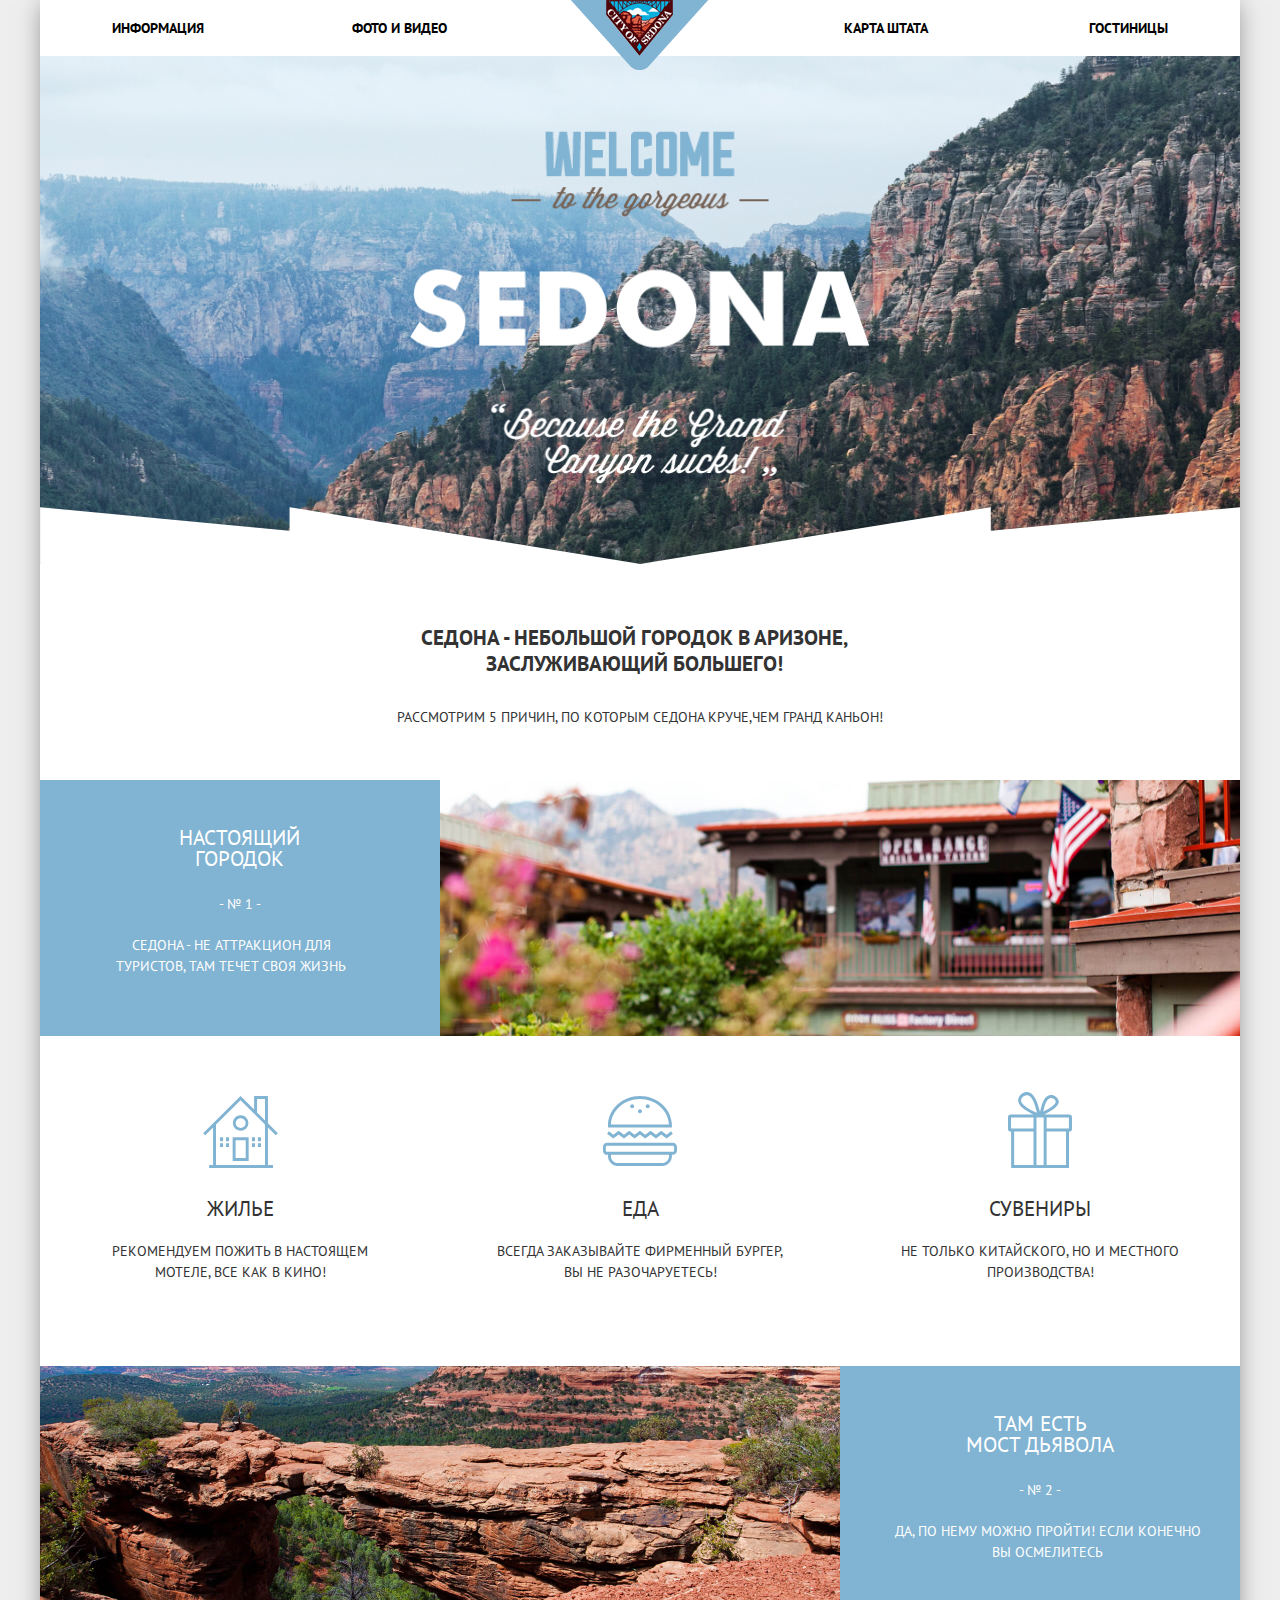
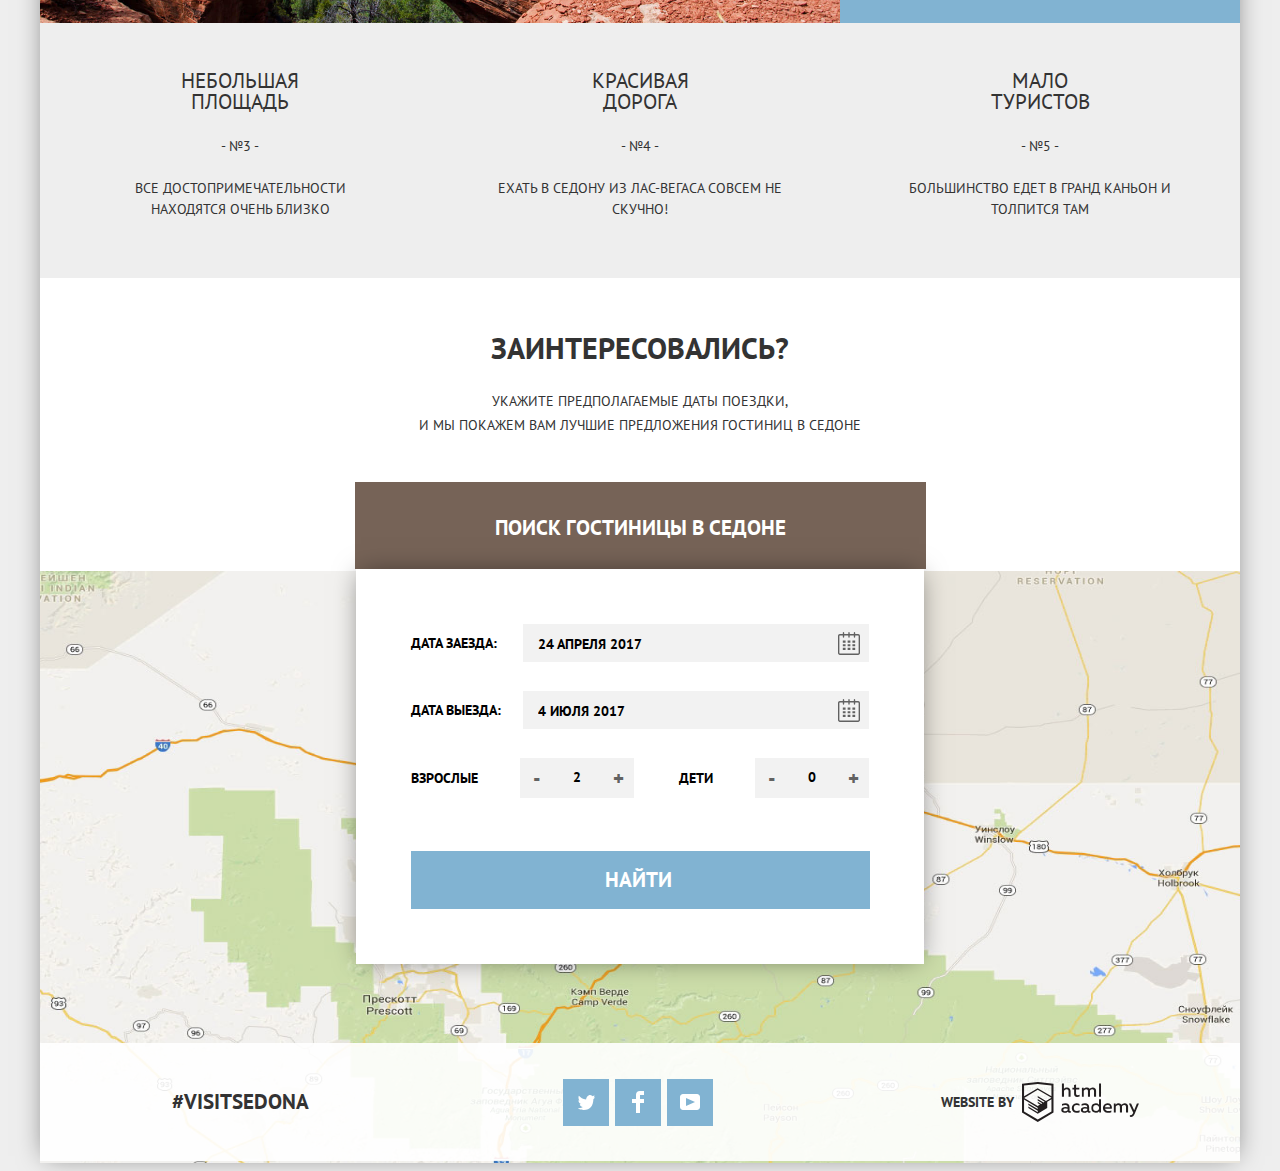
==== commit 5ddabb2b: "внесены картинки на главную" ====
--- a/index.html
+++ b/index.html
@@ -31,6 +31,7 @@
       </ul>
     </nav>
   </header>
+
   <main class="container">
     <h1 class="visually-hidden">Городок Седона</h1>
     <div class="welcome-sedona">
@@ -50,7 +51,7 @@
         <figcaption>Настоящий городок</figcaption>
         <span>№ 1</span>
         <p>Седона - не аттракцион для туристов, там течет своя жизнь</p>
-        <img src="img/index_feature_number1_true_city.jpg" width="800" height="260" alt="Настоящий городок Седона">
+        <img src="img/town_1_feature.jpg" width="800" height="400" alt="Настоящий городок Седона">
       </figure>
       <div class="feature-iconed-wrapper">
         <figure class="feature feature-iconed home">
@@ -73,7 +74,7 @@
           <br>Мост Дьявола</figcaption>
         <span>№ 2</span>
         <p>Да, по нему можно пройти! Если конечно вы осмелитесь</p>
-        <img src="img/index_feature_number2_devils_bridge.jpg" width="800" height="260" alt="Настоящий городок Седона">
+        <img src="img/bridge_2_feature.jpg" width="800" height="400" alt="Настоящий городок Седона">
       </figure>
       <div class="feature-unpictured-wrapper">
         <figure class="feature feature-unpictured-numbered">
@@ -112,15 +113,13 @@
         <div class="booking-item-date">
           <label for="checkin-date">Дата заезда: </label>
           <input type="text" name="date" id="checkin-date" value="" placeholder="24 апреля 2017">
-          <button class="button calendar-button" type="button">
-          </button>
+          <button class="button calendar-button" type="button"></button>
         </div>
 
         <div class="booking-item-date">
           <label for="checkout-date">Дата выезда: </label>
           <input type="text" name="date" id="checkout-date" value="" placeholder="4 июля 2017">
-          <button class="button calendar-button" type="button">
-          </button>
+          <button class="button calendar-button" type="button"></button>
         </div>
 
         <div class="booking-item-number-wrapper">
@@ -129,7 +128,7 @@
               <span class="visually-hidden"> Выбрать количество взрослых </span>
             </label>
             <button class="button button-minus" type="button">-</button>
-            <input type="number" name="number" id="number-of-adults" value="2" min="1">
+            <input type="number" name="date" id="number-of-adults" value="2" min="1">
             <button class="button button-plus" type="button">+</button>
           </div>
 
@@ -138,7 +137,7 @@
               <span class="visually-hidden"> Выбрать количество детей </span>
             </label>
             <button class="button button-minus" type="button">-</button>
-            <input type="number" name="number" id="number-of-children" value="0" min="0">
+            <input type="number" name="date" id="number-of-children" value="0" min="0">
             <button class="button button-plus" type="button">+</button>
           </div>
         </div>
@@ -159,31 +158,26 @@
 
   <footer class="main-footer">
     <div class="footer-wrapper">
-      <div class="footer-hashtag"> #visitsedona
-      </div>
+      <div class="footer-hashtag"> #visitsedona</div>
       <div class="footer-social">
         <ul>
           <li>
-            <a class="social-icon twitter-icon hide-text" href="#">Twitter
-            </a>
+            <a class="social-icon twitter-icon hide-text" href="#">Twitter</a>
           </li>
 
           <li>
-            <a class="social-icon fb-icon hide-text" href="#">Facebook
-            </a>
+            <a class="social-icon fb-icon hide-text" href="#">Facebook</a>
           </li>
 
           <li>
-            <a class="social-icon youtube-icon hide-text" href="#">Youtube
-            </a>
+            <a class="social-icon youtube-icon hide-text" href="#">Youtube</a>
           </li>
         </ul>
       </div>
 
       <p class="footer-copyright">
         <b>Website by </b>
-        <a class="html-logo hide-text" href="https://htmlacademy.ru/intensive/htmlcss">HTMLACADEMY
-        </a>
+        <a class="html-logo hide-text" href="https://htmlacademy.ru/intensive/htmlcss">HTMLACADEMY</a>
       </p>
     </div>
   </footer>
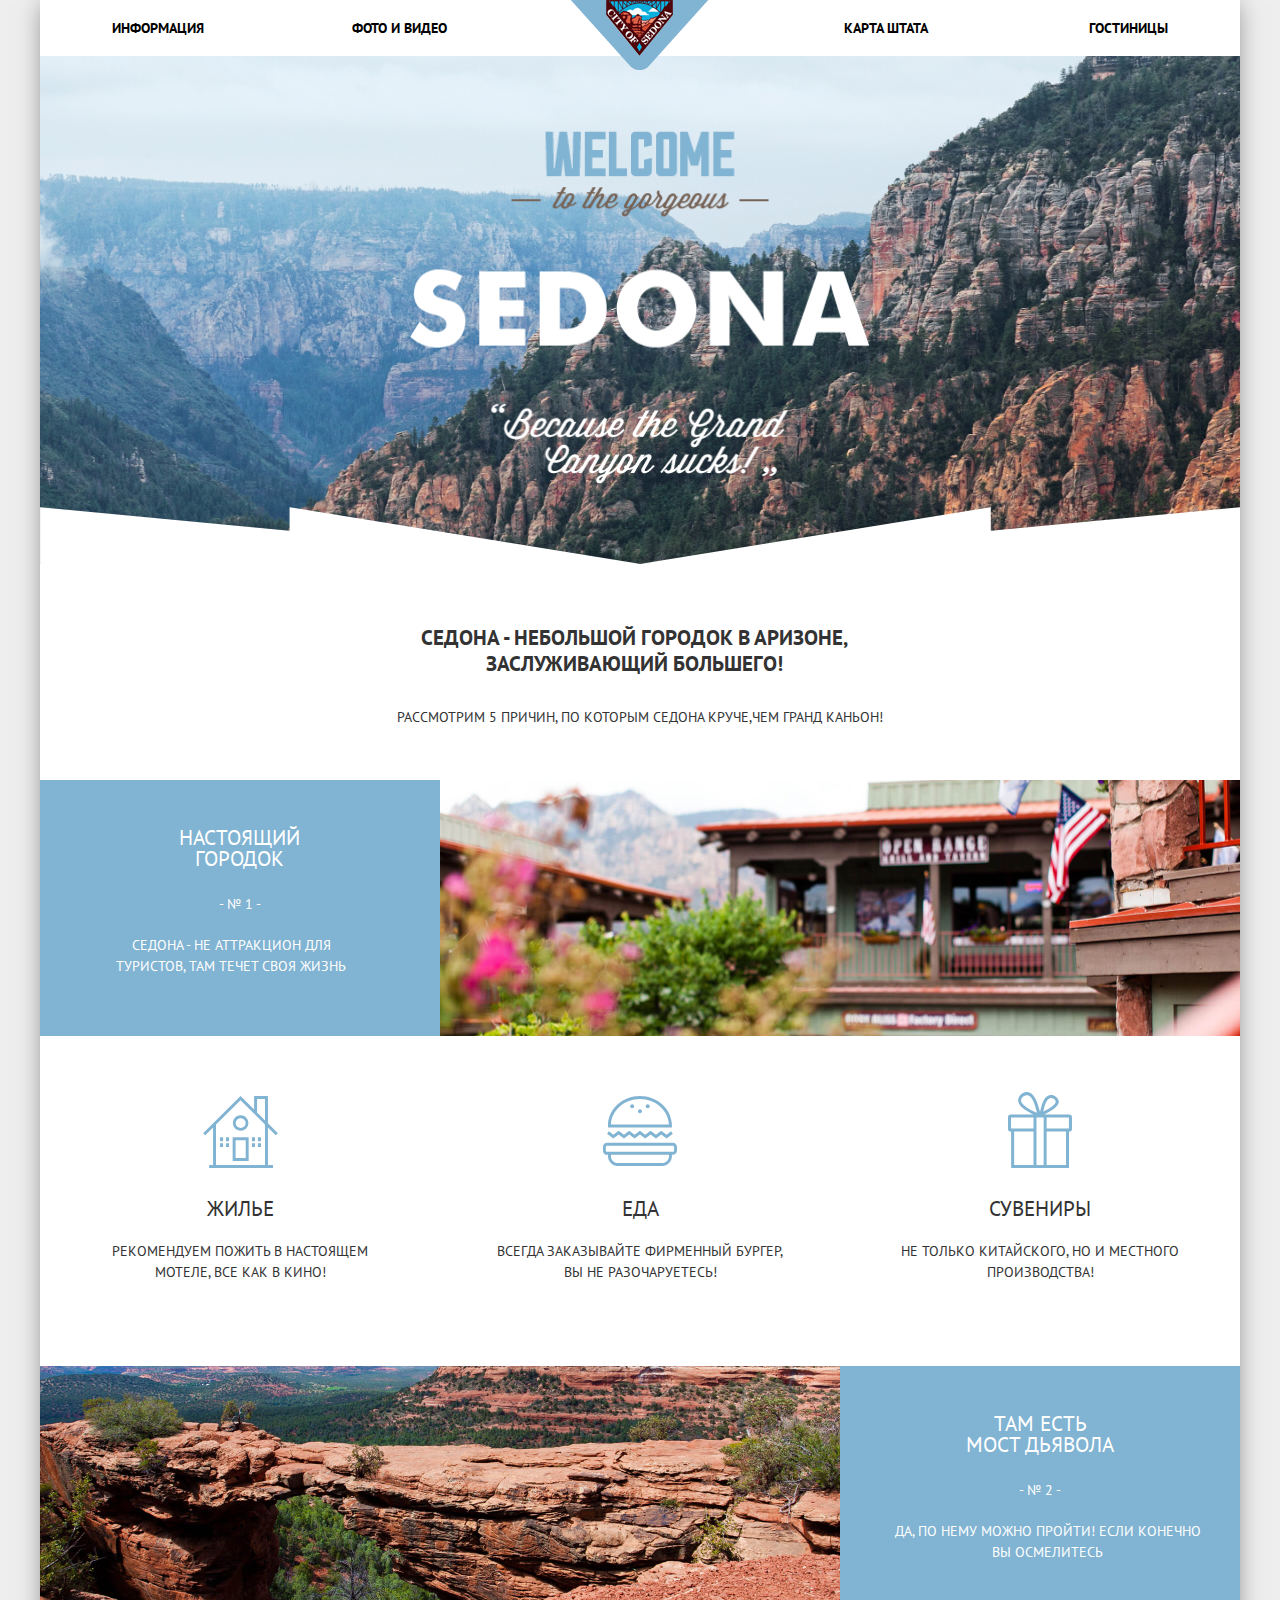
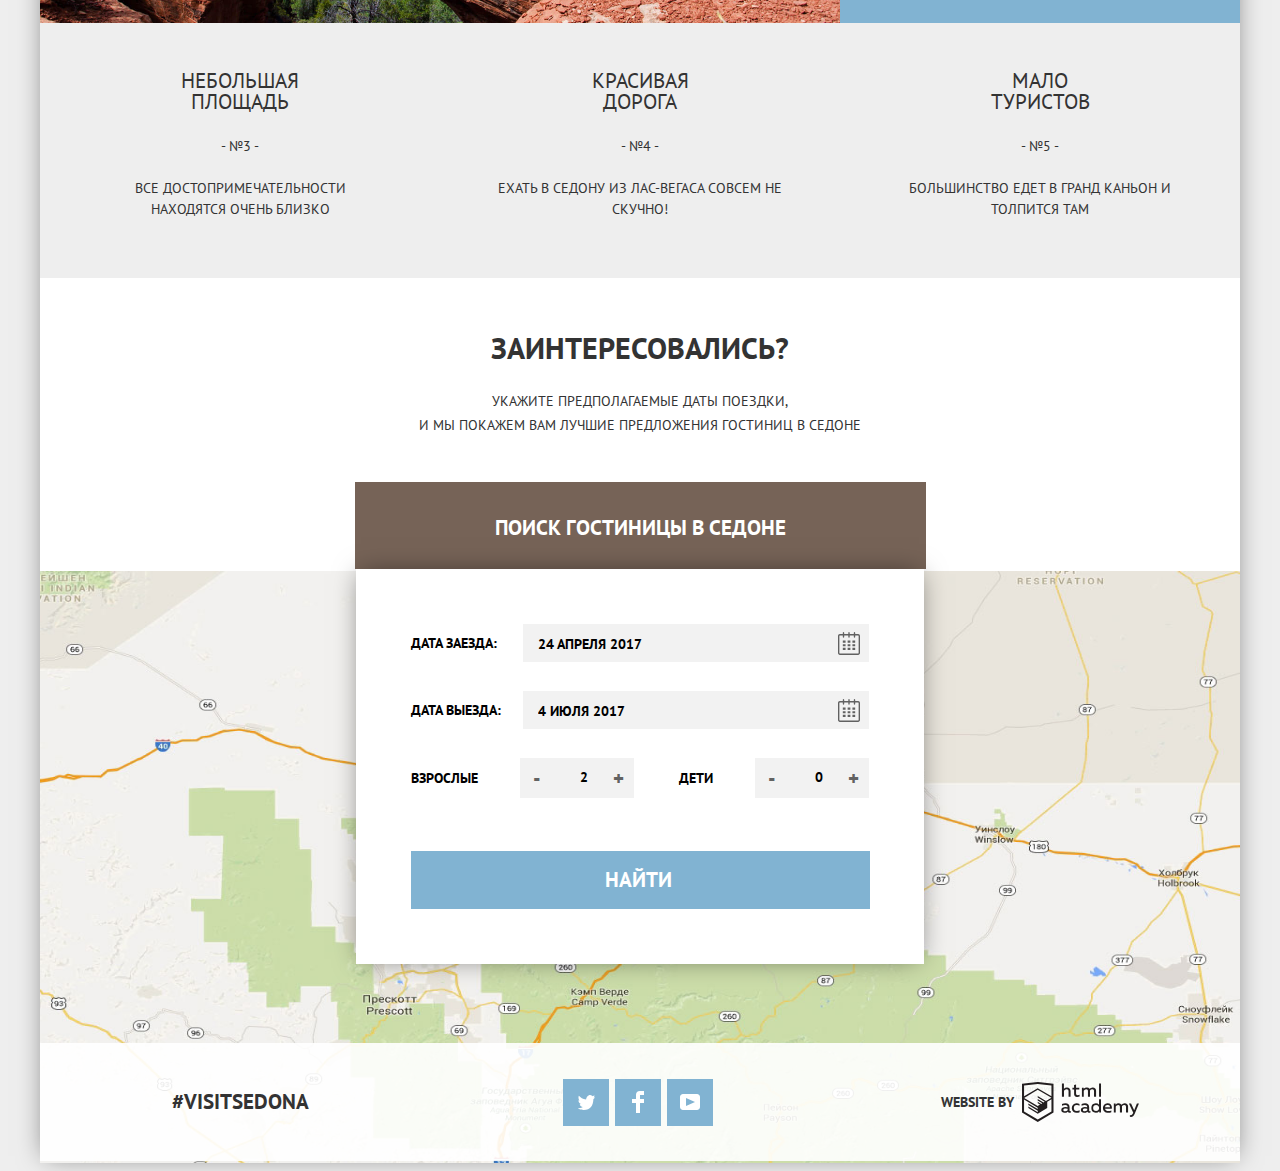
==== commit a4d2a984: "коррекция файла style.min.css + редактирование index.html" ====
--- a/index.html
+++ b/index.html
@@ -128,7 +128,7 @@
               <span class="visually-hidden"> Выбрать количество взрослых </span>
             </label>
             <button class="button button-minus" type="button">-</button>
-            <input type="number" name="date" id="number-of-adults" value="2" min="1">
+            <input type="text" name="date" id="number-of-adults" value="2" min="1">
             <button class="button button-plus" type="button">+</button>
           </div>
 
@@ -137,7 +137,7 @@
               <span class="visually-hidden"> Выбрать количество детей </span>
             </label>
             <button class="button button-minus" type="button">-</button>
-            <input type="number" name="date" id="number-of-children" value="0" min="0">
+            <input type="text" name="date" id="number-of-children" value="0" min="0">
             <button class="button button-plus" type="button">+</button>
           </div>
         </div>
--- a/css/style.min.css
+++ b/css/style.min.css
@@ -1 +1 @@
-.navigation-menu-item a,body{font-size:14px;line-height:26px}.navigation-menu,.welcome-sedona{display:-webkit-box;display:-ms-flexbox;-webkit-box-direction:normal}.button,body{text-transform:uppercase}.arrow.hide-text,.hotel-rating .hide-text,.html-logo.hide-text,.social-icon.hide-text,.stars.hide-text{text-indent:100%;white-space:nowrap;overflow:hidden}body{min-width:768px;max-width:1200px;margin:0 auto;padding:0;font-family:"PT Sans",Arial,sans-serif;font-weight:400;color:#333;background-color:#eee;-webkit-box-shadow:0 0 25px -5px rgba(0,0,0,.5);box-shadow:0 0 25px -5px rgba(0,0,0,.5);position:relative}.container,.main-navigation{background-color:#fff}a{text-decoration:none}img{max-width:100%;height:auto}.main-navigation{position:relative;color:#000}.navigation-menu{display:flex;-webkit-box-pack:start;-ms-flex-pack:start;justify-content:flex-start;-webkit-box-orient:horizontal;-ms-flex-flow:row wrap;flex-flow:row wrap;margin:0;padding:15px 0;list-style:none}.navigation-menu-item,.navigation-menu-item-current{-webkit-box-flex:0;-ms-flex:0 0 20%;flex:0 0 20%}.navigation-menu-item:nth-child(4n+1),.navigation-menu-item:nth-child(4n+2){text-align:left}.navigation-menu-item:nth-child(4n+3),.navigation-menu-item:nth-child(4n+4){text-align:right}.navigation-menu-item:nth-child(4n+1){margin-left:6%}.navigation-menu-item:nth-child(4n - 2){margin-right:8%}.navigation-menu-item:nth-child(4n+4){margin-right:6%}.footer-social-icons{list-style:none}.navigation-menu-item a{color:#000;font-weight:700}.navigation-menu-item a:hover{color:#81b3d2}.navigation-menu-item a:active{opacity:.3}.main-header-logo{position:absolute;left:50%;-webkit-transform:translateX(-50%);-ms-transform:translateX(-50%);transform:translateX(-50%)}.map p,.pictured-left img{left:0}.visually-hidden:not(:focus):not(:active),input[type=checkbox].visually-hidden,input[type=radio].visually-hidden{position:absolute;width:1px;height:1px;margin:-1px;border:0;padding:0;white-space:nowrap;clip:rect(0 0 0 0);overflow:hidden}.introduction-sedona{-webkit-box-sizing:border-box;box-sizing:border-box;width:100%;margin:0;padding:0}.booking-box,.booking-wrapper{-webkit-box-sizing:border-box}.introduction-sedona h3{width:444px;padding:0;text-align:center;margin:61px 31% 27px;font-size:21px;line-height:26px;font-weight:700}.features,.welcome-sedona{width:100%;-webkit-box-orient:horizontal}.introduction-sedona p{margin:0 0 50px;padding:0;font-size:14px;line-height:26px;text-align:center}.welcome-sedona{display:flex;-ms-flex-pack:distribute;justify-content:space-around;-webkit-box-align:center;-ms-flex-align:center;align-items:center;-ms-flex-flow:row wrap;flex-flow:row wrap;height:508px;background-image:url(../img/index_bottom_plank_to_background_image.png),url(../img/index_welcome_background.jpeg);background-repeat:no-repeat,no-repeat;background-position:49% 100%,0 29%;background-size:contain,cover}.sedona-inscription{padding-bottom:5px}.features{display:-webkit-box;display:-ms-flexbox;display:flex;-webkit-box-direction:normal;-ms-flex-direction:row;flex-direction:row;-ms-flex-wrap:wrap;flex-wrap:wrap;-webkit-box-pack:start;-ms-flex-pack:start;justify-content:flex-start;counter-reset:features;text-align:center}.feature-unpictured-numbered,.wrapper-price-range{-webkit-box-orient:vertical;-webkit-box-direction:normal}.feature{-webkit-box-flex:1;-ms-flex:1 1 21.33%;flex:1 1 21.33%;padding:47px 6% 32px;margin:0}.feature-pictured-numbered{position:relative;-ms-flex-preferred-size:88.33%;flex-basis:88.33%;overflow:hidden;color:#fff;background-color:#81b3d2}.feature-pictured-numbered span::before{content:"- "}.feature-pictured-numbered span::after{content:" -"}.feature.feature-pictured-numbered img{position:absolute;top:49%;width:66.67%;-webkit-transform:translateY(-50%);-ms-transform:translateY(-50%);transform:translateY(-50%);-o-object-fit:cover;object-fit:cover}.pictured-right{padding-right:72.67%}.pictured-right img{right:0}.pictured-left{padding-left:72.67%}.feature.feature-pictured-numbered figcaption{font-size:21px;line-height:21px;margin-left:40px;margin-right:40px;margin-bottom:25px}.feature.feature-pictured-numbered p,.feature.feature-pictured-numbered span{display:inline-block;text-align:center;vertical-align:middle;font-size:14px;line-height:21px;font-weight:400;margin:0 0 20px;padding:0}.feature-pictured-numbered.pictured-right p{margin-left:-17px;margin-bottom:27px}.feature-pictured-numbered.pictured-left p{margin:0 -40px 28px -25px}.feature-iconed-wrapper{display:-webkit-box;display:-ms-flexbox;display:flex;-ms-flex-wrap:nowrap;flex-wrap:nowrap}.feature-iconed{width:33.3%;padding:49px 48px 32px;background-color:#fff}.feature-iconed figcaption{font-size:21px;line-height:21px;margin-bottom:22px}.feature.feature-iconed.food figcaption::before,.feature.feature-iconed.home figcaption::before{margin:11px auto 26px;display:block;height:76px;width:75px;content:""}.feature.feature-iconed.home figcaption::before{background:url(../img/icon-1.svg) no-repeat}.feature.feature-iconed.food figcaption::before{background:url(../img/icon-3.svg) no-repeat}.feature.feature-iconed.souvenirs figcaption::before{display:block;content:"";height:76px;width:75px;background:url(../img/icon-2.svg) center no-repeat;margin:7px auto 30px}.calendar-button,.filters,.html-logo,.social-icon.fb-icon,.social-icon.twitter-icon,.social-icon.youtube-icon{background-repeat:no-repeat}.feature-iconed p{text-align:center;font-size:14px;line-height:21px;margin-bottom:51px}.feature-unpictured-wrapper{display:-webkit-box;display:-ms-flexbox;display:flex;-ms-flex-wrap:nowrap;flex-wrap:nowrap}.feature-unpictured-numbered{display:-webkit-box;display:-ms-flexbox;display:flex;-ms-flex-direction:column;flex-direction:column;-ms-flex-wrap:nowrap;flex-wrap:nowrap;-ms-flex-preferred-size:33.3%;flex-basis:33.3%;padding:47px 58px 40px;background-color:#eee}.feature-unpictured-numbered span::before{content:"- "}.feature-unpictured-numbered span::after{content:" -"}.feature-unpictured-numbered figcaption{width:120px;-ms-flex-item-align:center;align-self:center;margin-bottom:24px;font-size:21px;line-height:21px}.feature-unpictured-numbered p{padding:0;margin:0 auto 18px;font-size:14px;line-height:21px}.feature-unpictured-numbered span{margin:0 0 21px;padding:0;font-size:14px;line-height:21px}.booking{width:100%;background-color:#fff}.booking-wrapper{box-sizing:border-box;width:574px;margin:0 auto;padding:52px 20px 45px;text-align:center}.booking-wrapper h2{margin:0 0 23px;padding:0;font-size:30px;line-height:36px}.booking p{margin:0;padding:0;font-size:14px;line-height:24px}.button{font:inherit;text-align:center;vertical-align:middle;border:none}.search-hotels-button{display:block;text-align:center;margin:0 auto;padding:33px 140px 28px;font-size:21px;line-height:26px;font-weight:700;color:#fff;background-color:#766357;cursor:pointer}.search-hotels-button:hover{background-color:#604e43}.search-hotels-button:focus{color:#928a85;background-color:#503e33}.booking-box{box-sizing:border-box;position:absolute;width:568px;padding:55px;left:0;right:0;margin:0 auto;background-color:#fff;z-index:4;-webkit-box-shadow:0 0 25px -5px rgba(0,0,0,.5);box-shadow:0 0 25px -5px rgba(0,0,0,.5)}.filters,.footer-hashtag{-webkit-box-sizing:border-box}.booking-box-hide,.booking-box-show{display:none}.booking-box-bounce{-webkit-animation-name:bounce;animation-name:bounce;-webkit-animation-duration:.8s;animation-duration:.8s}.booking-box-error{-webkit-animation-name:shake;animation-name:shake;-webkit-animation-duration:.8s;animation-duration:.8s}@-webkit-keyframes bounce{0%{-webkit-transform:translateY(-5px);transform:translateY(-5px)}100%{-webkit-transform:translateY(0);transform:translateY(0)}}@keyframes bounce{0%{-webkit-transform:translateY(-5px);transform:translateY(-5px)}100%{-webkit-transform:translateY(0);transform:translateY(0)}}@-webkit-keyframes shake{0%,100%{-webkit-transform:translateX(0);transform:translateX(0)}10%,30%,50%,70%,90%{-webkit-transform:translateX(-10px);transform:translateX(-10px)}20%,40%,60%,80%{-webkit-transform:translateX(10px);transform:translateX(10px)}}@keyframes shake{0%,100%{-webkit-transform:translateX(0);transform:translateX(0)}10%,30%,50%,70%,90%{-webkit-transform:translateX(-10px);transform:translateX(-10px)}20%,40%,60%,80%{-webkit-transform:translateX(10px);transform:translateX(10px)}}.booking-item-date{display:-webkit-box;display:-ms-flexbox;display:flex;-webkit-box-pack:start;-ms-flex-pack:start;justify-content:flex-start;-webkit-box-align:center;-ms-flex-align:center;align-items:center;color:#000;font-weight:700;border:none;-ms-flex-wrap:nowrap;flex-wrap:nowrap;margin-bottom:29px}.booking-item-date input,.booking-item-number input{font:inherit;text-transform:uppercase;color:#000;vertical-align:middle}.booking-item-date input{width:60%;padding:7px 50px 5px 15px;margin:0;font-size:14px;font-weight:700;line-height:26px;text-align:left;background-color:#f2f2f2;border:none}.booking-item-date input::-webkit-input-placeholder{color:#000;opacity:1}.booking-item-date input:-ms-input-placeholder{color:#000;opacity:1}.booking-item-date input::-ms-input-placeholder{color:#000;opacity:1}.booking-item-date input::placeholder{color:#000;opacity:1}.calendar-button{width:20px;height:25px;padding:18px 19px;background-color:#f2f2f2;background-image:url(../img/calendar.svg);background-size:22px 25px;background-position:center;border:1px solid #f2f2f2}.calendar-button:hover{background-image:url(../img/calendar-hover.svg);background-color:#ebebeb}.calendar-button:active{background-image:url(../img/calendar-focus.svg);outline:0;background-color:transparent}.booking-item-number-wrapper{display:-webkit-box;display:-ms-flexbox;display:flex;-ms-flex-wrap:nowrap;flex-wrap:nowrap;-webkit-box-pack:justify;-ms-flex-pack:justify;justify-content:space-between;margin-bottom:33px}.booking-item-number{margin:0 0 20px;display:-webkit-box;display:-ms-flexbox;display:flex;-webkit-box-pack:start;-ms-flex-pack:start;justify-content:flex-start;-webkit-box-align:center;-ms-flex-align:center;align-items:center;color:#000;font-weight:700;border:none;-ms-flex-wrap:nowrap;flex-wrap:nowrap}.booking-item-number:nth-child(2){margin-left:30px}.booking-item-number input{width:34px;padding:6px 0 8px 14px;margin:0;font-size:14px;font-weight:700;line-height:26px;text-align:center;background-color:#f2f2f2;border:none;outline:0}.booking-box input:hover{background-color:#ebebeb}.booking-box input:focus{background-color:transparent;border:2px solid #ebebeb;outline:0}.booking-item-date label{width:28%}.booking-box .booking-button{display:inline-block;vertical-align:middle;padding:16px 198px 16px 194px;margin:0 auto;font:inherit;font-size:21px;line-height:26px;font-weight:700;color:#fff;background-color:#81b3d2}.footer-social ul,.footer-wrapper{display:-webkit-box;display:-ms-flexbox}.button-minus,.button-plus,.footer-hashtag{font-size:21px;line-height:26px;font-weight:700}.booking-box .booking-button:hover{width:100%;background-color:#669ec0}.booking-box .booking-button:active{color:#88b6d1;background-color:#5496bd}.button-minus,.button-plus{width:33px;padding:8px 1px 6px 2px;color:rgba(0,0,0,.6);background-color:#f2f2f2;outline:0}.button-minus{margin-left:42px}.button-minus:hover,.button-plus:hover{color:#000;opacity:1;background-color:#ebebeb}.button-minus:active,.button-plus:active{color:#81b3d2;background-color:transparent;outline:0;border:2px solid #ebebeb}.map{width:100%;height:592px}.map p{position:absolute;bottom:-10px;margin:0;padding:0;z-index:1}.map img{height:592px;border:none}.map iframe{position:relative;width:100%;border:none;z-index:3}.main-footer{position:absolute;width:100%;bottom:0;padding:0;background-color:rgba(255,255,255,.9);z-index:5}.footer-wrapper{display:flex;padding:25px 0;margin:0 11%;-webkit-box-pack:justify;-ms-flex-pack:justify;justify-content:space-between;-webkit-box-align:center;-ms-flex-align:center;align-items:center;-ms-flex-wrap:nowrap;flex-wrap:nowrap}.footer-hashtag{margin:auto 0;box-sizing:border-box;width:33.3%}.footer-social{width:33.3%;margin-right:38px}.footer-social ul{display:flex;-webkit-box-pack:justify;-ms-flex-pack:justify;-webkit-box-align:center;-ms-flex-align:center;align-items:center;width:150px;height:48px;-ms-flex-wrap:wrap;flex-wrap:wrap;justify-content:space-between;list-style:none;padding:0;margin:0 auto}.footer-copyright,.social-icon{display:-webkit-box;display:-ms-flexbox}.social-icon{display:flex;-webkit-box-align:center;-ms-flex-align:center;align-items:center;-webkit-box-pack:center;-ms-flex-pack:center;justify-content:center;width:46px;height:47px;color:#fff;background-color:#81b3d2}.social-icon.hide-text{display:inline-block;vertical-align:middle}.social-icon:hover{background-color:#669ec0}.social-icon.twitter-icon:focus{background-image:url(../img/twitter-focus.svg)}.social-icon.fb-icon:focus{background-image:url(../img/fb-focus.svg)}.social-icon.youtube-icon:focus{background-image:url(../img/youtube-focus.svg)}.social-icon.twitter-icon{background-image:url(../img/twitter.svg);background-position:center}.social-icon.fb-icon{background-image:url(../img/fb-icon.svg);background-position:center}.social-icon.youtube-icon{background-image:url(../img/youtube.svg);background-position:center}.footer-copyright{width:33.3%;display:flex;-ms-flex-wrap:nowrap;flex-wrap:nowrap;-webkit-box-pack:end;-ms-flex-pack:end;justify-content:flex-end;-webkit-box-align:center;-ms-flex-align:center;align-items:center;margin-right:-34px}.filters,.wrapper-price-range{display:-webkit-box;display:-ms-flexbox}.footer-copyright b{white-space:nowrap}.html-logo{width:120px;height:40px;color:#000;margin-left:8px;background-image:url(../img/logo-htmlacademy.svg);background-position:0 0}.html-logo:hover{background-image:url(../img/logo-htmlacademy-hover.svg)}.html-logo:focus{background-image:url(../img/logo-htmlacademy-focus.svg)}.inner-footer{position:static;margin:0;padding:0;background-color:#fff}.navigation-menu-item-current{text-align:right}.navigation-menu-item-current a{font-size:14px;line-height:26px;font-weight:700;color:#766357}.filters{display:flex;-webkit-box-pack:start;-ms-flex-pack:start;justify-content:flex-start;width:100%;height:218px;padding-left:6%;padding-right:6%;font:inherit;color:#fff;background-color:#2d4448;background-image:url(../img/hotel_background_image.jpg);background-position:center;box-sizing:border-box}.filters input{font-size:14px;line-height:21px;font-weight:400;color:#fff;border:2px solid #fff;border-radius:2px;background-color:transparent;outline-offset:20px}.filters legend{margin:0 0 25px;padding:0;font-size:16px;line-height:21px;font-weight:700}.filters-fieldset{margin:28px 0 auto;padding:0 0 20px;text-align:left;border:none}.filters-fieldset.infrastructure{max-width:130px;margin-right:120px}.filters-fieldset.type{margin-right:50px}.filters-fieldset .filter-option{margin:0 0 21px;padding:0 0 0 40px}.filter-option label{position:relative;display:block;cursor:pointer;-webkit-user-select:none;-moz-user-select:none;-ms-user-select:none;user-select:none;outline:0}.filters-fieldset .filter-option:last-of-type{margin-bottom:0}.checkbox+label::before{content:"";position:absolute;top:-3px;left:-40px;width:23px;height:23px;background-image:url(../img/checkbox-off.svg);cursor:pointer}.checkbox:checked+label::before,.checkbox:checked:disabled+label::before,.checkbox:disabled+label::before{position:absolute;top:-3px;left:-40px;width:26px;height:23px;content:""}.checkbox+label:focus::before{outline:auto 5px}.checkbox:checked+label::before{background-image:url(../img/checkbox-on.svg)}.checkbox:disabled+label{color:#766357}.checkbox:disabled+label::before{background-image:url(../img/checkbox-off-disabled.svg);background-repeat:no-repeat}.checkbox:checked:disabled+label::before{background-image:url(../img/checkbox-on-disabled.svg)}.wrapper-price-range{display:flex;-ms-flex-direction:column;flex-direction:column;-webkit-box-pack:center;-ms-flex-pack:center;justify-content:center;margin-left:auto;margin-bottom:auto;max-width:317px;min-width:230px;-webkit-box-sizing:border-box;box-sizing:border-box}.range-box,.search-sorting{display:-webkit-box;display:-ms-flexbox}.price legend{margin-bottom:9px}.range-box{position:relative;display:flex;width:100%;height:36px;margin:0 0 20px;padding:0;font-size:0;border:2px solid #fff;border-radius:2px;-webkit-box-sizing:border-box;box-sizing:border-box}.range-box::after{content:"";position:absolute;top:50%;left:50%;width:2px;height:22px;background-color:#fff;-webkit-transform:translate(-50%,-50%);-ms-transform:translate(-50%,-50%);transform:translate(-50%,-50%)}.range-box label{width:40%;margin:auto;font-size:14px;line-height:21px;text-align:right}.range-box input{width:50%;margin:3px 0 auto auto;line-height:1;background:0 0;border:none;-moz-appearance:textfield}.range-box input::-webkit-inner-spin-button,.range-box input::-webkit-outer-spin-button{-webkit-appearance:none;margin:0}.range-box .input-min{width:45%}.range-controls{position:relative;margin-bottom:12px}.range-controls .range-scale{height:2px;background-color:rgba(255,255,255,.3)}.range-controls .range-bar{width:80%;height:2px;background-color:#fff}.range-button{position:absolute;top:-9px;width:4px;height:4px;background:#ababab;border:8px solid #fff;border-radius:50%;-webkit-box-shadow:0 2px 1px 0 rgba(0,1,1,.2);box-shadow:0 2px 1px 0 rgba(0,1,1,.2);cursor:pointer}.range-button:focus,.range-button:hover{width:5px;height:5px}.range-button-min{left:0}.range-button-max{left:80%}.button.filters-btn{margin:0 0 0 27%;width:137px;padding:3px 33px;font:inherit;color:#fff;text-align:center;vertical-align:middle;border:2px solid #fff;border-radius:2px;background-color:transparent;-webkit-box-sizing:border-box;box-sizing:border-box;cursor:pointer}.button.filters-btn:focus,.button.filters-btn:hover{color:#2d4448;border:2px solid #fff;border-radius:2px;background-color:#fff}.search-sorting{display:flex;height:66px;-webkit-box-pack:start;-ms-flex-pack:start;justify-content:flex-start;-webkit-box-align:center;-ms-flex-align:center;align-items:center;-ms-flex-wrap:nowrap;flex-wrap:nowrap;margin:0;padding:12px 6% 7px;border-bottom:2px solid #eee}.arrows,.search-sorting ul{display:-webkit-box;display:-ms-flexbox}.search-sorting ul{display:flex;-ms-flex-wrap:nowrap;flex-wrap:nowrap;-webkit-box-pack:justify;-ms-flex-pack:justify;justify-content:space-between;-webkit-box-align:baseline;-ms-flex-align:baseline;align-items:baseline;list-style:none;margin:0;padding:0}.search-sorting li{margin-right:30px}.search-sorting span{margin-right:46px;font-size:12px;line-height:18px;color:#000;white-space:nowrap}.search-sorting p{display:inline-block;vertical-align:middle;padding:0;margin:0 45px 0 0;font-size:21px;line-height:26px;color:#000;white-space:nowrap}.search-sorting-option a{font-size:12px;line-height:18px;color:#000;opacity:.3;border-bottom:1px dashed #000;white-space:nowrap}.search-sorting-option a:hover{color:#81b3d2;border-bottom:1px dashed #81b3d2}.search-sorting-option a:focus{color:#000;opacity:1;border-bottom:none}.search-sorting-option-current a{font-size:12px;line-height:18px;color:#81b3d2;border-bottom:none;white-space:nowrap}.arrows{display:flex;-webkit-box-pack:end;-ms-flex-pack:end;justify-content:flex-end;width:45%;margin-left:38px}.arrow-down,.arrow-up{opacity:.3;margin-left:10px;background-repeat:no-repeat;background-position:0 0;background-size:13px 13px;width:13px;height:13px;color:#000}.arrow-up{background-image:url(../img/icon-up-dir.svg)}.arrow-down{background-image:url(../img/icon-down-dir.svg)}.arrow-down.arrow-current{background-image:url(../img/icon-down-dir-current.svg)}.arrow-up:hover{background-image:url(../img/icon-up-dir-hover.svg)}.arrow-up:focus{background-image:url(../img/icon-up-dir-focus.svg);opacity:1}.hotels .hotel{display:-webkit-box;display:-ms-flexbox;display:flex;-webkit-box-orient:horizontal;-webkit-box-direction:normal;-ms-flex-flow:row nowrap;flex-flow:row nowrap;padding:30px 6% 29px;border-bottom:2px solid #eee}.hotels .hotel-info,.hotels .hotel-rating{-webkit-box-orient:vertical;-webkit-box-direction:normal}.button.button-book,.button.button-details{padding:3px 16px;text-align:center;vertical-align:middle}.hotels .hotel:first-child{border-top:2px solid #fff}.hotels .hotel-photo{-webkit-box-flex:0;-ms-flex:0 0 135px;flex:0 0 135px;margin:0 30px 0 0}.hotel-photo img{display:block}.hotels .hotel-info{display:-webkit-box;display:-ms-flexbox;display:flex;-ms-flex-flow:column wrap;flex-flow:column wrap;-webkit-box-pack:justify;-ms-flex-pack:justify;justify-content:space-between;-ms-flex-line-pack:start;align-content:flex-start;-webkit-box-flex:1;-ms-flex:1 1 auto;flex:1 1 auto;margin-right:30px;margin-top:-3px}.hotel-info a{display:inline-block;font-size:21px;line-height:26px;color:#000;font-weight:700}.hotel-actions .button,.hotel-price,.hotel-type,.hotels .score{font-size:14px;line-height:21px}.hotel-info a:hover{color:#81b3d2}.hotel-info a:active{opacity:.3}.hotels .hotel-details{display:-webkit-box;display:-ms-flexbox;display:flex}.hotel-actions,.hotels .hotel-rating{display:-webkit-box;display:-ms-flexbox}.hotel-actions{display:flex;-webkit-box-align:center;-ms-flex-align:center;align-items:center}.hotel-actions .button{color:#fff}.button.button-details{margin-right:8px;background-color:#81b3d2;color:#fff}.button.button-details:hover{color:#fff;background-color:#669ec0}.button.button-details:focus{color:#88b6d1;background-color:#5496bd}.button.button-book{background-color:#766357}.button.button-book:hover{color:#fff;background-color:#604e43}.button.button-book:focus{color:#928a85;background-color:#503e33}.hotel-price,.hotel-type{margin-bottom:10px;color:#333}.type-hotel{margin-right:37px}.type-motel{margin-right:65px}.type-aparts{margin-right:21px}.hotels .hotel-rating{display:flex;-ms-flex-flow:column nowrap;flex-flow:column nowrap;-webkit-box-pack:justify;-ms-flex-pack:justify;justify-content:space-between;-webkit-box-align:end;-ms-flex-align:end;align-items:flex-end;-webkit-box-flex:0;-ms-flex:0 0 135px;flex:0 0 135px}.hotels .score,.hotels .stars{text-align:right}.stars{display:-webkit-box;display:-ms-flexbox;display:flex;-webkit-box-pack:justify;-ms-flex-pack:justify;justify-content:space-between;background-image:url(../img/star.svg);background-repeat:space;width:18px;height:18px}.stars-5{width:90px}.stars-4{width:89px}.stars-3{width:65px}.stars-2{width:41px}.stars-1{width:18px}.hotels .score{width:100px;padding:3px 6px;color:#666;background-color:#f2f2f2;-ms-flex-item-align:end;align-self:flex-end;text-align:center}+.navigation-menu-item a,body{font-size:14px;line-height:26px}.navigation-menu,.welcome-sedona{display:-webkit-box;display:-ms-flexbox;-webkit-box-direction:normal}.button,body{text-transform:uppercase}.arrow.hide-text,.hotel-rating .hide-text,.html-logo.hide-text,.social-icon.hide-text,.stars.hide-text{text-indent:100%;white-space:nowrap;overflow:hidden}body{min-width:768px;max-width:1200px;margin:0 auto;padding:0;font-family:"PT Sans",Arial,sans-serif;font-weight:400;color:#333;background-color:#eee;-webkit-box-shadow:0 0 25px -5px rgba(0,0,0,.5);box-shadow:0 0 25px -5px rgba(0,0,0,.5);position:relative}.container,.main-navigation{background-color:#fff}a{text-decoration:none}img{max-width:100%;height:auto}.main-navigation{position:relative;color:#000}.navigation-menu{display:flex;-webkit-box-pack:start;-ms-flex-pack:start;justify-content:flex-start;-webkit-box-orient:horizontal;-ms-flex-flow:row wrap;flex-flow:row wrap;margin:0;padding:15px 0;list-style:none}.navigation-menu-item,.navigation-menu-item-current{-webkit-box-flex:1;-ms-flex:1 1 20%;flex:1 1 20%}.navigation-menu-item:nth-child(4n+1),.navigation-menu-item:nth-child(4n+2){text-align:left}.navigation-menu-item:nth-child(4n+3),.navigation-menu-item:nth-child(4n+4){text-align:right}.navigation-menu-item:nth-child(4n+1){margin-left:6%}.navigation-menu-item:nth-child(4n - 2){margin-right:8%}.navigation-menu-item:nth-child(4n+4){margin-right:6%}.footer-social-icons{list-style:none}.navigation-menu-item a{color:#000;font-weight:700}.navigation-menu-item a:hover{color:#81b3d2}.navigation-menu-item a:active{opacity:.3}.main-header-logo{position:absolute;left:50%;-webkit-transform:translateX(-50%);-ms-transform:translateX(-50%);transform:translateX(-50%)}.map p,.pictured-left img{left:0}.visually-hidden:not(:focus):not(:active),input[type=checkbox].visually-hidden,input[type=radio].visually-hidden{position:absolute;width:1px;height:1px;margin:-1px;border:0;padding:0;white-space:nowrap;clip:rect(0 0 0 0);overflow:hidden}.introduction-sedona{-webkit-box-sizing:border-box;box-sizing:border-box;width:100%;margin:0;padding:0}.booking-box,.booking-wrapper{-webkit-box-sizing:border-box}.introduction-sedona h3{width:444px;padding:0;text-align:center;margin:61px 31% 27px;font-size:21px;line-height:26px;font-weight:700}.features,.welcome-sedona{width:100%;-webkit-box-orient:horizontal}.introduction-sedona p{margin:0 0 50px;padding:0;font-size:14px;line-height:26px;text-align:center}.welcome-sedona{display:flex;-ms-flex-pack:distribute;justify-content:space-around;-webkit-box-align:center;-ms-flex-align:center;align-items:center;-ms-flex-flow:row wrap;flex-flow:row wrap;height:508px;background-image:url(../img/index_bottom_plank_to_background_image.png),url(../img/index_welcome_background.jpeg);background-repeat:no-repeat,no-repeat;background-position:49% 100%,0 29%;background-size:contain,cover}.sedona-inscription{padding-bottom:5px}.features{display:-webkit-box;display:-ms-flexbox;display:flex;-webkit-box-direction:normal;-ms-flex-direction:row;flex-direction:row;-ms-flex-wrap:wrap;flex-wrap:wrap;-webkit-box-pack:start;-ms-flex-pack:start;justify-content:flex-start;counter-reset:features;text-align:center}.feature-unpictured-numbered,.wrapper-price-range{-webkit-box-orient:vertical;-webkit-box-direction:normal}.feature{-webkit-box-flex:1;-ms-flex:1 1 21.33%;flex:1 1 21.33%;padding:47px 6% 32px;margin:0}.feature-pictured-numbered{position:relative;-ms-flex-preferred-size:88.33%;flex-basis:88.33%;overflow:hidden;color:#fff;background-color:#81b3d2}.feature-pictured-numbered span::before{content:"- "}.feature-pictured-numbered span::after{content:" -"}.feature.feature-pictured-numbered img{position:absolute;top:49%;width:66.67%;-webkit-transform:translateY(-50%);-ms-transform:translateY(-50%);transform:translateY(-50%);-o-object-fit:cover;object-fit:cover}.pictured-right{padding-right:72.67%}.pictured-right img{right:0}.pictured-left{padding-left:72.67%}.feature.feature-pictured-numbered figcaption{font-size:21px;line-height:21px;margin-left:40px;margin-right:40px;margin-bottom:25px}.feature.feature-pictured-numbered p,.feature.feature-pictured-numbered span{display:inline-block;text-align:center;vertical-align:middle;font-size:14px;line-height:21px;font-weight:400;margin:0 0 20px;padding:0}.feature-pictured-numbered.pictured-right p{margin-left:-17px;margin-bottom:27px}.feature-pictured-numbered.pictured-left p{margin:0 -40px 28px -25px}.feature-iconed-wrapper{display:-webkit-box;display:-ms-flexbox;display:flex;-ms-flex-wrap:nowrap;flex-wrap:nowrap}.feature-iconed{width:33.3%;padding:49px 48px 32px;background-color:#fff}.feature-iconed figcaption{font-size:21px;line-height:21px;margin-bottom:22px}.feature.feature-iconed.food figcaption::before,.feature.feature-iconed.home figcaption::before{margin:11px auto 26px;display:block;height:76px;width:75px;content:""}.feature.feature-iconed.home figcaption::before{background:url(../img/icon-1.svg) no-repeat}.feature.feature-iconed.food figcaption::before{background:url(../img/icon-3.svg) no-repeat}.feature.feature-iconed.souvenirs figcaption::before{display:block;content:"";height:76px;width:75px;background:url(../img/icon-2.svg) center no-repeat;margin:7px auto 30px}.calendar-button,.filters,.html-logo,.social-icon.fb-icon,.social-icon.twitter-icon,.social-icon.youtube-icon{background-repeat:no-repeat}.feature-iconed p{text-align:center;font-size:14px;line-height:21px;margin-bottom:51px}.feature-unpictured-wrapper{display:-webkit-box;display:-ms-flexbox;display:flex;-ms-flex-wrap:nowrap;flex-wrap:nowrap}.feature-unpictured-numbered{display:-webkit-box;display:-ms-flexbox;display:flex;-ms-flex-direction:column;flex-direction:column;-ms-flex-wrap:nowrap;flex-wrap:nowrap;-ms-flex-preferred-size:33.3%;flex-basis:33.3%;padding:47px 58px 40px;background-color:#eee}.feature-unpictured-numbered span::before{content:"- "}.feature-unpictured-numbered span::after{content:" -"}.feature-unpictured-numbered figcaption{width:120px;-ms-flex-item-align:center;align-self:center;margin-bottom:24px;font-size:21px;line-height:21px}.feature-unpictured-numbered p{padding:0;margin:0 auto 18px;font-size:14px;line-height:21px}.feature-unpictured-numbered span{margin:0 0 21px;padding:0;font-size:14px;line-height:21px}.booking{width:100%;background-color:#fff}.booking-wrapper{box-sizing:border-box;width:574px;margin:0 auto;padding:52px 20px 45px;text-align:center}.booking-wrapper h2{margin:0 0 23px;padding:0;font-size:30px;line-height:36px}.booking p{margin:0;padding:0;font-size:14px;line-height:24px}.button{font:inherit;text-align:center;vertical-align:middle;border:none}.search-hotels-button{display:block;text-align:center;margin:0 auto;padding:33px 140px 28px;font-size:21px;line-height:26px;font-weight:700;color:#fff;background-color:#766357;cursor:pointer}.search-hotels-button:hover{background-color:#604e43}.search-hotels-button:focus{color:#928a85;background-color:#503e33}.booking-box{box-sizing:border-box;position:absolute;width:568px;padding:55px;left:0;right:0;margin:0 auto;background-color:#fff;z-index:4;-webkit-box-shadow:0 0 25px -5px rgba(0,0,0,.5);box-shadow:0 0 25px -5px rgba(0,0,0,.5)}.filters,.footer-hashtag{-webkit-box-sizing:border-box}.booking-box-hide,.booking-box-show{display:none}.booking-box-bounce{-webkit-animation-name:bounce;animation-name:bounce;-webkit-animation-duration:.8s;animation-duration:.8s}.booking-box-error{-webkit-animation-name:shake;animation-name:shake;-webkit-animation-duration:.8s;animation-duration:.8s}@-webkit-keyframes bounce{0%{-webkit-transform:translateY(-5px);transform:translateY(-5px)}100%{-webkit-transform:translateY(0);transform:translateY(0)}}@keyframes bounce{0%{-webkit-transform:translateY(-5px);transform:translateY(-5px)}100%{-webkit-transform:translateY(0);transform:translateY(0)}}@-webkit-keyframes shake{0%,100%{-webkit-transform:translateX(0);transform:translateX(0)}10%,30%,50%,70%,90%{-webkit-transform:translateX(-10px);transform:translateX(-10px)}20%,40%,60%,80%{-webkit-transform:translateX(10px);transform:translateX(10px)}}@keyframes shake{0%,100%{-webkit-transform:translateX(0);transform:translateX(0)}10%,30%,50%,70%,90%{-webkit-transform:translateX(-10px);transform:translateX(-10px)}20%,40%,60%,80%{-webkit-transform:translateX(10px);transform:translateX(10px)}}.booking-item-date{display:-webkit-box;display:-ms-flexbox;display:flex;-webkit-box-pack:start;-ms-flex-pack:start;justify-content:flex-start;-webkit-box-align:center;-ms-flex-align:center;align-items:center;color:#000;font-weight:700;border:none;-ms-flex-wrap:nowrap;flex-wrap:nowrap;margin-bottom:29px}.booking-item-date input,.booking-item-number input{font:inherit;text-transform:uppercase;color:#000;vertical-align:middle}.booking-item-date input{width:60%;padding:7px 50px 5px 15px;margin:0;font-size:14px;font-weight:700;line-height:26px;text-align:left;background-color:#f2f2f2;border:none}.booking-item-date input::-webkit-input-placeholder{color:#000;opacity:1}.booking-item-date input:-ms-input-placeholder{color:#000;opacity:1}.booking-item-date input::-ms-input-placeholder{color:#000;opacity:1}.booking-item-date input::placeholder{color:#000;opacity:1}.calendar-button{width:20px;height:25px;padding:18px 19px;background-color:#f2f2f2;background-image:url(../img/calendar.svg);background-size:22px 25px;background-position:center;border:1px solid #f2f2f2}.calendar-button:hover{background-image:url(../img/calendar-hover.svg);background-color:#ebebeb}.calendar-button:active{background-image:url(../img/calendar-focus.svg);outline:0;background-color:transparent}.booking-item-number-wrapper{display:-webkit-box;display:-ms-flexbox;display:flex;-ms-flex-wrap:nowrap;flex-wrap:nowrap;-webkit-box-pack:justify;-ms-flex-pack:justify;justify-content:space-between;margin-bottom:33px}.booking-item-number{margin:0 0 20px;display:-webkit-box;display:-ms-flexbox;display:flex;-webkit-box-pack:start;-ms-flex-pack:start;justify-content:flex-start;-webkit-box-align:center;-ms-flex-align:center;align-items:center;color:#000;font-weight:700;border:none;-ms-flex-wrap:nowrap;flex-wrap:nowrap}.booking-item-number:nth-child(2){margin-left:30px}.booking-item-number input{width:34px;padding:6px 0 8px 14px;margin:0;font-size:14px;font-weight:700;line-height:26px;text-align:center;background-color:#f2f2f2;border:none;outline:0}.booking-box input:hover{background-color:#ebebeb}.booking-box input:focus{background-color:transparent;border:2px solid #ebebeb;outline:0}.booking-item-date label{width:28%}.booking-box .booking-button{display:inline-block;vertical-align:middle;padding:16px 198px 16px 194px;margin:0 auto;font:inherit;font-size:21px;line-height:26px;font-weight:700;color:#fff;background-color:#81b3d2}.footer-social ul,.footer-wrapper{display:-webkit-box;display:-ms-flexbox}.button-minus,.button-plus,.footer-hashtag{font-size:21px;line-height:26px;font-weight:700}.booking-box .booking-button:hover{width:100%;background-color:#669ec0}.booking-box .booking-button:active{color:#88b6d1;background-color:#5496bd}.button-minus,.button-plus{width:33px;padding:8px 1px 6px 2px;color:rgba(0,0,0,.6);background-color:#f2f2f2;outline:0}.button-minus{margin-left:42px}.button-minus:hover,.button-plus:hover{color:#000;opacity:1;background-color:#ebebeb}.button-minus:active,.button-plus:active{color:#81b3d2;background-color:transparent;outline:0;border:2px solid #ebebeb}.map{width:100%;height:592px}.map p{position:absolute;bottom:-10px;margin:0;padding:0;z-index:1}.map img{height:592px;border:none}.map iframe{position:relative;width:100%;border:none;z-index:3}.main-footer{position:absolute;width:100%;bottom:0;padding:0;background-color:rgba(255,255,255,.9);z-index:5}.footer-wrapper{display:flex;padding:25px 0;margin:0 11%;-webkit-box-pack:justify;-ms-flex-pack:justify;justify-content:space-between;-webkit-box-align:center;-ms-flex-align:center;align-items:center;-ms-flex-wrap:nowrap;flex-wrap:nowrap}.footer-hashtag{margin:auto 0;box-sizing:border-box;width:33.3%}.footer-social{width:33.3%;margin-right:38px}.footer-social ul{display:flex;-webkit-box-pack:justify;-ms-flex-pack:justify;-webkit-box-align:center;-ms-flex-align:center;align-items:center;width:150px;height:48px;-ms-flex-wrap:wrap;flex-wrap:wrap;justify-content:space-between;list-style:none;padding:0;margin:0 auto}.footer-copyright,.social-icon{display:-webkit-box;display:-ms-flexbox}.social-icon{display:flex;-webkit-box-align:center;-ms-flex-align:center;align-items:center;-webkit-box-pack:center;-ms-flex-pack:center;justify-content:center;width:46px;height:47px;color:#fff;background-color:#81b3d2}.social-icon.hide-text{display:inline-block;vertical-align:middle}.social-icon:hover{background-color:#669ec0}.social-icon.twitter-icon:focus{background-image:url(../img/twitter-focus.svg)}.social-icon.fb-icon:focus{background-image:url(../img/fb-focus.svg)}.social-icon.youtube-icon:focus{background-image:url(../img/youtube-focus.svg)}.social-icon.twitter-icon{background-image:url(../img/twitter.svg);background-position:center}.social-icon.fb-icon{background-image:url(../img/fb-icon.svg);background-position:center}.social-icon.youtube-icon{background-image:url(../img/youtube.svg);background-position:center}.footer-copyright{width:33.3%;display:flex;-ms-flex-wrap:nowrap;flex-wrap:nowrap;-webkit-box-pack:end;-ms-flex-pack:end;justify-content:flex-end;-webkit-box-align:center;-ms-flex-align:center;align-items:center;margin-right:-34px}.filters,.wrapper-price-range{display:-webkit-box;display:-ms-flexbox}.footer-copyright b{white-space:nowrap}.html-logo{width:120px;height:40px;color:#000;margin-left:8px;background-image:url(../img/logo-htmlacademy.svg);background-position:0 0}.html-logo:hover{background-image:url(../img/logo-htmlacademy-hover.svg)}.html-logo:focus{background-image:url(../img/logo-htmlacademy-focus.svg)}.inner-footer{position:static;margin:0;padding:0;background-color:#fff}.navigation-menu-item-current{text-align:right}.navigation-menu-item-current a{font-size:14px;line-height:26px;font-weight:700;color:#766357}.filters{display:flex;-webkit-box-pack:start;-ms-flex-pack:start;justify-content:flex-start;width:100%;height:218px;padding-left:6%;padding-right:6%;font:inherit;color:#fff;background-color:#2d4448;background-image:url(../img/hotel_background_image.jpg);background-position:center;box-sizing:border-box}.filters input{font-size:14px;line-height:21px;font-weight:400;color:#fff;border:2px solid #fff;border-radius:2px;background-color:transparent;outline-offset:20px}.filters legend{margin:0 0 25px;padding:0;font-size:16px;line-height:21px;font-weight:700}.filters-fieldset{margin:28px 0 auto;padding:0 0 20px;text-align:left;border:none}.filters-fieldset.infrastructure{max-width:130px;margin-right:120px}.filters-fieldset.type{margin-right:50px}.filters-fieldset .filter-option{margin:0 0 21px;padding:0 0 0 40px}.filter-option label{position:relative;display:block;cursor:pointer;-webkit-user-select:none;-moz-user-select:none;-ms-user-select:none;user-select:none;outline:0}.filters-fieldset .filter-option:last-of-type{margin-bottom:0}.checkbox+label::before{content:"";position:absolute;top:-3px;left:-40px;width:23px;height:23px;background-image:url(../img/checkbox-off.svg);cursor:pointer}.checkbox:checked+label::before,.checkbox:checked:disabled+label::before,.checkbox:disabled+label::before{position:absolute;top:-3px;left:-40px;width:26px;height:23px;content:""}.checkbox+label:focus::before{outline:auto 5px}.checkbox:checked+label::before{background-image:url(../img/checkbox-on.svg)}.checkbox:disabled+label{color:#766357}.checkbox:disabled+label::before{background-image:url(../img/checkbox-off-disabled.svg);background-repeat:no-repeat}.checkbox:checked:disabled+label::before{background-image:url(../img/checkbox-on-disabled.svg)}.wrapper-price-range{display:flex;-ms-flex-direction:column;flex-direction:column;-webkit-box-pack:center;-ms-flex-pack:center;justify-content:center;margin-left:auto;margin-bottom:auto;max-width:317px;min-width:230px;-webkit-box-sizing:border-box;box-sizing:border-box}.range-box,.search-sorting{display:-webkit-box;display:-ms-flexbox}.price legend{margin-bottom:9px}.range-box{position:relative;display:flex;width:100%;height:36px;margin:0 0 20px;padding:0;font-size:0;border:2px solid #fff;border-radius:2px;-webkit-box-sizing:border-box;box-sizing:border-box}.range-box::after{content:"";position:absolute;top:50%;left:50%;width:2px;height:22px;background-color:#fff;-webkit-transform:translate(-50%,-50%);-ms-transform:translate(-50%,-50%);transform:translate(-50%,-50%)}.range-box label{width:40%;margin:auto;font-size:14px;line-height:21px;text-align:right}.range-box input{width:50%;margin:3px 0 auto auto;line-height:1;background:0 0;border:none;-moz-appearance:textfield}.range-box input::-webkit-inner-spin-button,.range-box input::-webkit-outer-spin-button{-webkit-appearance:none;margin:0}.range-box .input-min{width:45%}.range-controls{position:relative;margin-bottom:12px}.range-controls .range-scale{height:2px;background-color:rgba(255,255,255,.3)}.range-controls .range-bar{width:80%;height:2px;background-color:#fff}.range-button{position:absolute;top:-9px;width:4px;height:4px;background:#ababab;border:8px solid #fff;border-radius:50%;-webkit-box-shadow:0 2px 1px 0 rgba(0,1,1,.2);box-shadow:0 2px 1px 0 rgba(0,1,1,.2);cursor:pointer}.range-button:focus,.range-button:hover{width:5px;height:5px}.range-button-min{left:0}.range-button-max{left:80%}.button.filters-btn{margin:0 0 0 27%;width:137px;padding:3px 33px;font:inherit;color:#fff;text-align:center;vertical-align:middle;border:2px solid #fff;border-radius:2px;background-color:transparent;-webkit-box-sizing:border-box;box-sizing:border-box;cursor:pointer}.button.filters-btn:focus,.button.filters-btn:hover{color:#2d4448;border:2px solid #fff;border-radius:2px;background-color:#fff}.search-sorting{display:flex;height:66px;-webkit-box-pack:start;-ms-flex-pack:start;justify-content:flex-start;-webkit-box-align:center;-ms-flex-align:center;align-items:center;-ms-flex-wrap:nowrap;flex-wrap:nowrap;margin:0;padding:12px 6% 7px;border-bottom:2px solid #eee}.arrows,.search-sorting ul{display:-webkit-box;display:-ms-flexbox}.search-sorting ul{display:flex;-ms-flex-wrap:nowrap;flex-wrap:nowrap;-webkit-box-pack:justify;-ms-flex-pack:justify;justify-content:space-between;-webkit-box-align:baseline;-ms-flex-align:baseline;align-items:baseline;list-style:none;margin:0;padding:0}.search-sorting li{margin-right:30px}.search-sorting span{margin-right:46px;font-size:12px;line-height:18px;color:#000;white-space:nowrap}.search-sorting p{display:inline-block;vertical-align:middle;padding:0;margin:0 45px 0 0;font-size:21px;line-height:26px;color:#000;white-space:nowrap}.search-sorting-option a{font-size:12px;line-height:18px;color:#000;opacity:.3;border-bottom:1px dashed #000;white-space:nowrap}.search-sorting-option a:hover{color:#81b3d2;border-bottom:1px dashed #81b3d2}.search-sorting-option a:focus{color:#000;opacity:1;border-bottom:none}.search-sorting-option-current a{font-size:12px;line-height:18px;color:#81b3d2;border-bottom:none;white-space:nowrap}.arrows{display:flex;-webkit-box-pack:end;-ms-flex-pack:end;justify-content:flex-end;width:45%;margin-left:38px}.arrow-down,.arrow-up{opacity:.3;margin-left:10px;background-repeat:no-repeat;background-position:0 0;background-size:13px 13px;width:13px;height:13px;color:#000}.arrow-up{background-image:url(../img/icon-up-dir.svg)}.arrow-down{background-image:url(../img/icon-down-dir.svg)}.arrow-down.arrow-current{background-image:url(../img/icon-down-dir-current.svg)}.arrow-up:hover{background-image:url(../img/icon-up-dir-hover.svg)}.arrow-up:focus{background-image:url(../img/icon-up-dir-focus.svg);opacity:1}.hotels .hotel{display:-webkit-box;display:-ms-flexbox;display:flex;-webkit-box-orient:horizontal;-webkit-box-direction:normal;-ms-flex-flow:row nowrap;flex-flow:row nowrap;padding:30px 6% 29px;border-bottom:2px solid #eee}.hotels .hotel-info,.hotels .hotel-rating{-webkit-box-orient:vertical;-webkit-box-direction:normal}.button.button-book,.button.button-details{padding:3px 16px;text-align:center;vertical-align:middle}.hotels .hotel:first-child{border-top:2px solid #fff}.hotels .hotel-photo{-webkit-box-flex:0;-ms-flex:0 0 135px;flex:0 0 135px;margin:0 30px 0 0}.hotel-photo img{display:block}.hotels .hotel-info{display:-webkit-box;display:-ms-flexbox;display:flex;-ms-flex-flow:column wrap;flex-flow:column wrap;-webkit-box-pack:justify;-ms-flex-pack:justify;justify-content:space-between;-ms-flex-line-pack:start;align-content:flex-start;-webkit-box-flex:1;-ms-flex:1 1 auto;flex:1 1 auto;margin-right:30px;margin-top:-3px}.hotel-info a{display:inline-block;font-size:21px;line-height:26px;color:#000;font-weight:700}.hotel-actions .button,.hotel-price,.hotel-type,.hotels .score{font-size:14px;line-height:21px}.hotel-info a:hover{color:#81b3d2}.hotel-info a:active{opacity:.3}.hotels .hotel-details{display:-webkit-box;display:-ms-flexbox;display:flex}.hotel-actions,.hotels .hotel-rating{display:-webkit-box;display:-ms-flexbox}.hotel-actions{display:flex;-webkit-box-align:center;-ms-flex-align:center;align-items:center}.hotel-actions .button{color:#fff}.button.button-details{margin-right:8px;background-color:#81b3d2;color:#fff}.button.button-details:hover{color:#fff;background-color:#669ec0}.button.button-details:focus{color:#88b6d1;background-color:#5496bd}.button.button-book{background-color:#766357}.button.button-book:hover{color:#fff;background-color:#604e43}.button.button-book:focus{color:#928a85;background-color:#503e33}.hotel-price,.hotel-type{margin-bottom:10px;color:#333}.type-hotel{margin-right:37px}.type-motel{margin-right:65px}.type-aparts{margin-right:21px}.hotels .hotel-rating{display:flex;-ms-flex-flow:column nowrap;flex-flow:column nowrap;-webkit-box-pack:justify;-ms-flex-pack:justify;justify-content:space-between;-webkit-box-align:end;-ms-flex-align:end;align-items:flex-end;-webkit-box-flex:0;-ms-flex:0 0 135px;flex:0 0 135px}.hotels .score,.hotels .stars{text-align:right}.stars{display:-webkit-box;display:-ms-flexbox;display:flex;-webkit-box-pack:justify;-ms-flex-pack:justify;justify-content:space-between;background-image:url(../img/star.svg);background-repeat:space;width:18px;height:18px}.stars-5{width:90px}.stars-4{width:89px}.stars-3{width:65px}.stars-2{width:41px}.stars-1{width:18px}.hotels .score{width:100px;padding:3px 6px;color:#666;background-color:#f2f2f2;-ms-flex-item-align:end;align-self:flex-end;text-align:center}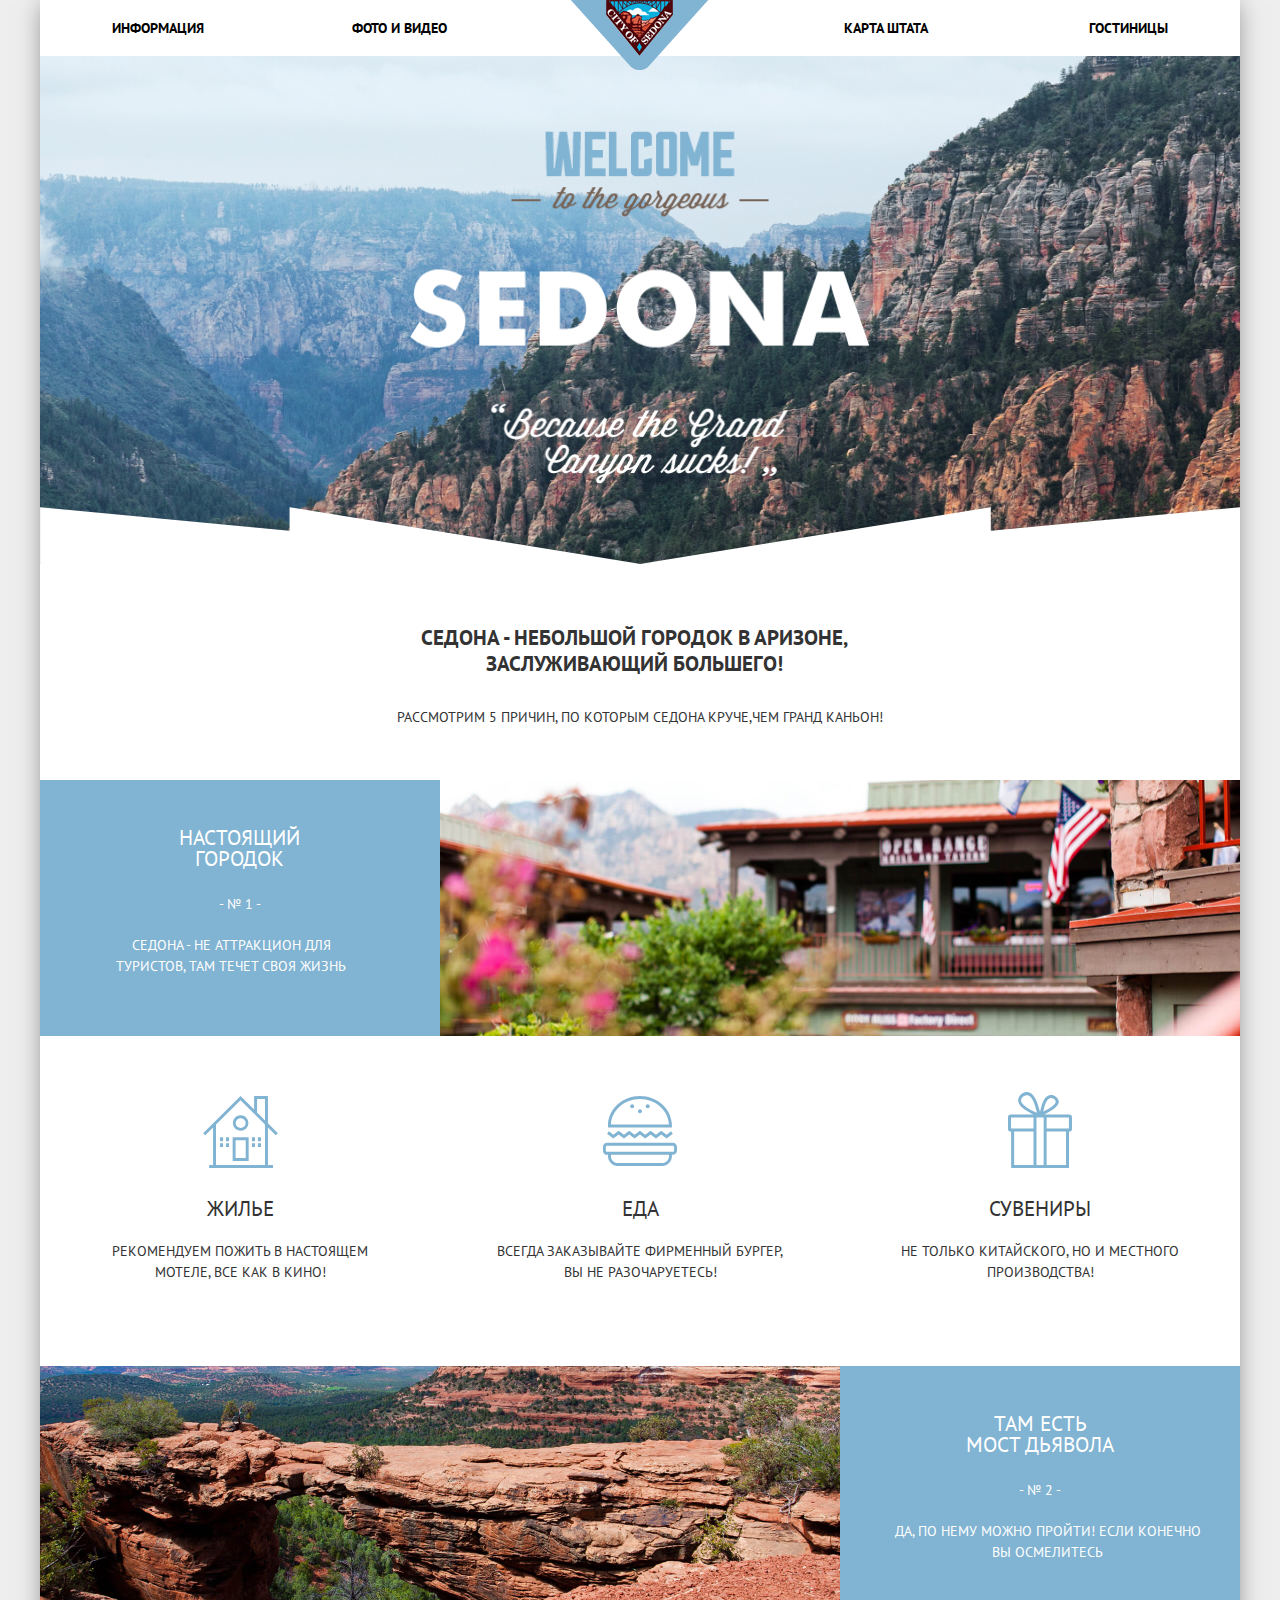
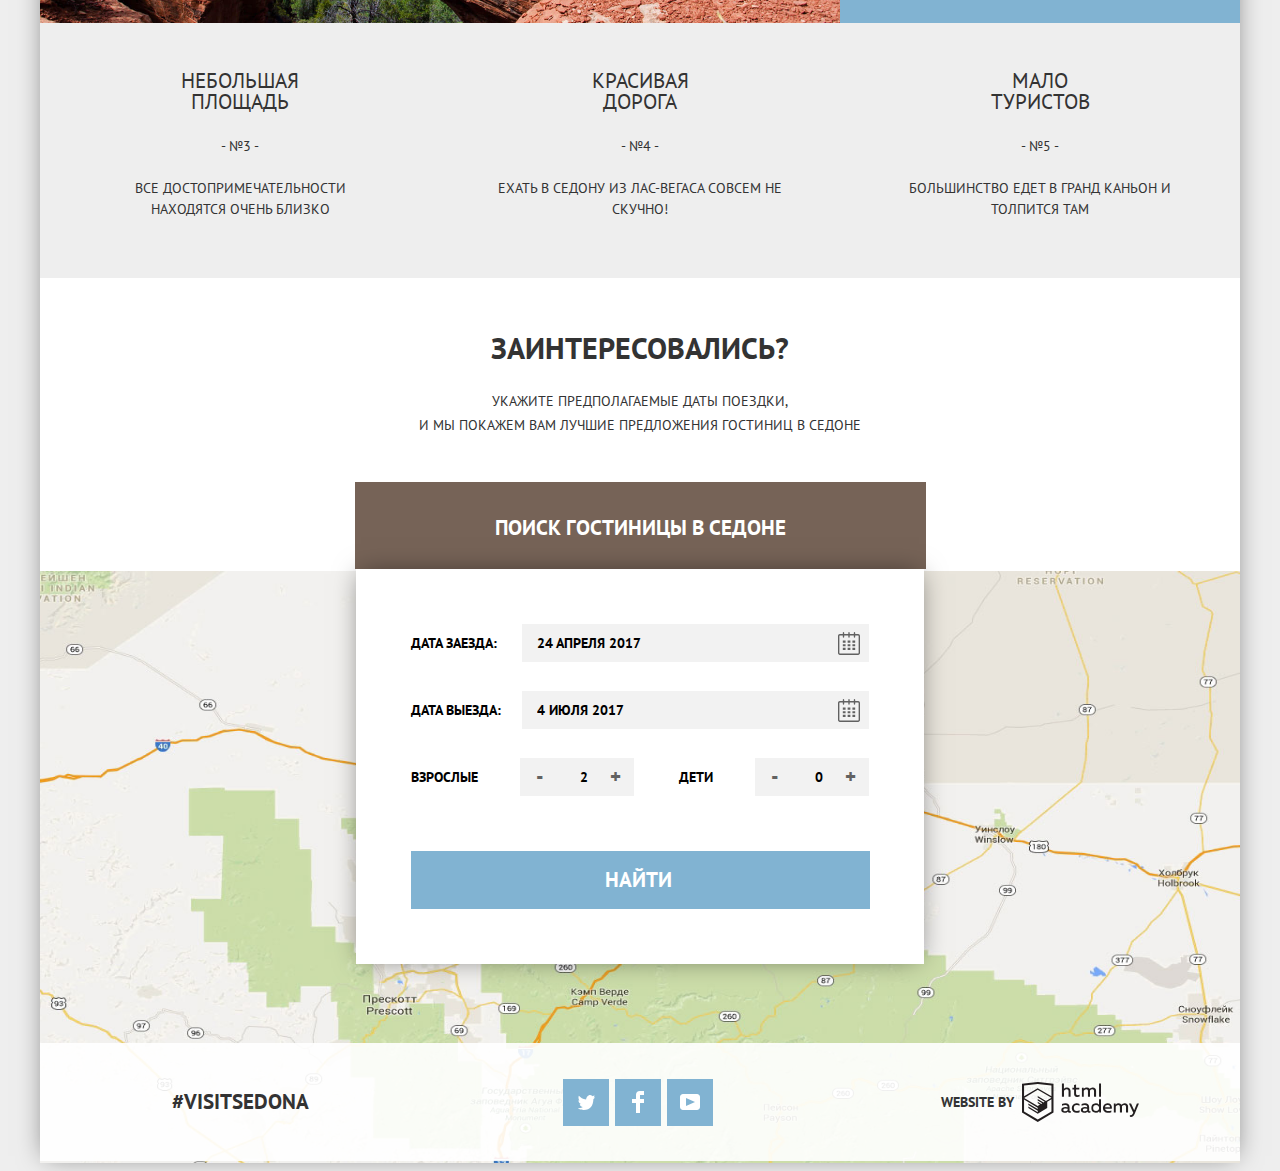
==== commit a183ce3f: "исправление замечаний по критериям" ====
--- a/index.html
+++ b/index.html
@@ -13,7 +13,7 @@
   <header class="main-header">
     <nav class="main-navigation">
       <a class="main-header-logo">
-        <img src="img/sedona_main_logo.png" alt="Логотип города Седона">
+        <img src="img/sedona_main_logo.png" width="138" height="70" alt="Логотип города Седона">
       </a>
       <ul class="navigation-menu">
         <li class="navigation-menu-item">
@@ -103,7 +103,7 @@
         <p class="booking-info">Укажите предполагаемые даты поездки,
           <br>и мы покажем вам лучшие предложения гостиниц в Седоне</p>
       </div>
-      <button class="button search-hotels-button" type="button">Поиск гостиницы в Седоне</button>
+      <button class="button search-hotels-button" name="booking-button" type="button">Поиск гостиницы в Седоне</button>
     </section>
 
     <section class="booking-form">
@@ -113,13 +113,13 @@
         <div class="booking-item-date">
           <label for="checkin-date">Дата заезда: </label>
           <input type="text" name="date" id="checkin-date" value="" placeholder="24 апреля 2017">
-          <button class="button calendar-button" type="button"></button>
+          <button class="button calendar-button" name="calendar-button" title="выбрать дату заезда" type="button"></button>
         </div>
 
         <div class="booking-item-date">
           <label for="checkout-date">Дата выезда: </label>
           <input type="text" name="date" id="checkout-date" value="" placeholder="4 июля 2017">
-          <button class="button calendar-button" type="button"></button>
+          <button class="button calendar-button" name="calendar-button" title="выбрать дату отъезда" type="button"></button>
         </div>
 
         <div class="booking-item-number-wrapper">
@@ -127,18 +127,18 @@
             <label for="number-of-adults">Взрослые
               <span class="visually-hidden"> Выбрать количество взрослых </span>
             </label>
-            <button class="button button-minus" type="button">-</button>
-            <input type="text" name="date" id="number-of-adults" value="2" min="1">
-            <button class="button button-plus" type="button">+</button>
+            <button class="button button-minus" type="button" title="уменьшить количество взрослых на одного">-</button>
+            <input type="text" name="adults" id="number-of-adults" value="2" placeholder="1">
+            <button class="button button-plus" type="button" title="увеличить количество взрослых на одного">+</button>
           </div>
 
           <div class="booking-item-number">
             <label for="number-of-children">Дети
               <span class="visually-hidden"> Выбрать количество детей </span>
             </label>
-            <button class="button button-minus" type="button">-</button>
-            <input type="text" name="date" id="number-of-children" value="0" min="0">
-            <button class="button button-plus" type="button">+</button>
+            <button class="button button-minus" type="button" title="уменьшить количество детей на одного">-</button>
+            <input type="text" name="children" id="number-of-children" value="0" placeholder="0">
+            <button class="button button-plus" type="button" title="увеличить количество детей на одного">+</button>
           </div>
         </div>
 
--- a/css/style.min.css
+++ b/css/style.min.css
@@ -1 +1 @@
-.navigation-menu-item a,body{font-size:14px;line-height:26px}.navigation-menu,.welcome-sedona{display:-webkit-box;display:-ms-flexbox;-webkit-box-direction:normal}.button,body{text-transform:uppercase}.arrow.hide-text,.hotel-rating .hide-text,.html-logo.hide-text,.social-icon.hide-text,.stars.hide-text{text-indent:100%;white-space:nowrap;overflow:hidden}body{min-width:768px;max-width:1200px;margin:0 auto;padding:0;font-family:"PT Sans",Arial,sans-serif;font-weight:400;color:#333;background-color:#eee;-webkit-box-shadow:0 0 25px -5px rgba(0,0,0,.5);box-shadow:0 0 25px -5px rgba(0,0,0,.5);position:relative}.container,.main-navigation{background-color:#fff}a{text-decoration:none}img{max-width:100%;height:auto}.main-navigation{position:relative;color:#000}.navigation-menu{display:flex;-webkit-box-pack:start;-ms-flex-pack:start;justify-content:flex-start;-webkit-box-orient:horizontal;-ms-flex-flow:row wrap;flex-flow:row wrap;margin:0;padding:15px 0;list-style:none}.navigation-menu-item,.navigation-menu-item-current{-webkit-box-flex:1;-ms-flex:1 1 20%;flex:1 1 20%}.navigation-menu-item:nth-child(4n+1),.navigation-menu-item:nth-child(4n+2){text-align:left}.navigation-menu-item:nth-child(4n+3),.navigation-menu-item:nth-child(4n+4){text-align:right}.navigation-menu-item:nth-child(4n+1){margin-left:6%}.navigation-menu-item:nth-child(4n - 2){margin-right:8%}.navigation-menu-item:nth-child(4n+4){margin-right:6%}.footer-social-icons{list-style:none}.navigation-menu-item a{color:#000;font-weight:700}.navigation-menu-item a:hover{color:#81b3d2}.navigation-menu-item a:active{opacity:.3}.main-header-logo{position:absolute;left:50%;-webkit-transform:translateX(-50%);-ms-transform:translateX(-50%);transform:translateX(-50%)}.map p,.pictured-left img{left:0}.visually-hidden:not(:focus):not(:active),input[type=checkbox].visually-hidden,input[type=radio].visually-hidden{position:absolute;width:1px;height:1px;margin:-1px;border:0;padding:0;white-space:nowrap;clip:rect(0 0 0 0);overflow:hidden}.introduction-sedona{-webkit-box-sizing:border-box;box-sizing:border-box;width:100%;margin:0;padding:0}.booking-box,.booking-wrapper{-webkit-box-sizing:border-box}.introduction-sedona h3{width:444px;padding:0;text-align:center;margin:61px 31% 27px;font-size:21px;line-height:26px;font-weight:700}.features,.welcome-sedona{width:100%;-webkit-box-orient:horizontal}.introduction-sedona p{margin:0 0 50px;padding:0;font-size:14px;line-height:26px;text-align:center}.welcome-sedona{display:flex;-ms-flex-pack:distribute;justify-content:space-around;-webkit-box-align:center;-ms-flex-align:center;align-items:center;-ms-flex-flow:row wrap;flex-flow:row wrap;height:508px;background-image:url(../img/index_bottom_plank_to_background_image.png),url(../img/index_welcome_background.jpeg);background-repeat:no-repeat,no-repeat;background-position:49% 100%,0 29%;background-size:contain,cover}.sedona-inscription{padding-bottom:5px}.features{display:-webkit-box;display:-ms-flexbox;display:flex;-webkit-box-direction:normal;-ms-flex-direction:row;flex-direction:row;-ms-flex-wrap:wrap;flex-wrap:wrap;-webkit-box-pack:start;-ms-flex-pack:start;justify-content:flex-start;counter-reset:features;text-align:center}.feature-unpictured-numbered,.wrapper-price-range{-webkit-box-orient:vertical;-webkit-box-direction:normal}.feature{-webkit-box-flex:1;-ms-flex:1 1 21.33%;flex:1 1 21.33%;padding:47px 6% 32px;margin:0}.feature-pictured-numbered{position:relative;-ms-flex-preferred-size:88.33%;flex-basis:88.33%;overflow:hidden;color:#fff;background-color:#81b3d2}.feature-pictured-numbered span::before{content:"- "}.feature-pictured-numbered span::after{content:" -"}.feature.feature-pictured-numbered img{position:absolute;top:49%;width:66.67%;-webkit-transform:translateY(-50%);-ms-transform:translateY(-50%);transform:translateY(-50%);-o-object-fit:cover;object-fit:cover}.pictured-right{padding-right:72.67%}.pictured-right img{right:0}.pictured-left{padding-left:72.67%}.feature.feature-pictured-numbered figcaption{font-size:21px;line-height:21px;margin-left:40px;margin-right:40px;margin-bottom:25px}.feature.feature-pictured-numbered p,.feature.feature-pictured-numbered span{display:inline-block;text-align:center;vertical-align:middle;font-size:14px;line-height:21px;font-weight:400;margin:0 0 20px;padding:0}.feature-pictured-numbered.pictured-right p{margin-left:-17px;margin-bottom:27px}.feature-pictured-numbered.pictured-left p{margin:0 -40px 28px -25px}.feature-iconed-wrapper{display:-webkit-box;display:-ms-flexbox;display:flex;-ms-flex-wrap:nowrap;flex-wrap:nowrap}.feature-iconed{width:33.3%;padding:49px 48px 32px;background-color:#fff}.feature-iconed figcaption{font-size:21px;line-height:21px;margin-bottom:22px}.feature.feature-iconed.food figcaption::before,.feature.feature-iconed.home figcaption::before{margin:11px auto 26px;display:block;height:76px;width:75px;content:""}.feature.feature-iconed.home figcaption::before{background:url(../img/icon-1.svg) no-repeat}.feature.feature-iconed.food figcaption::before{background:url(../img/icon-3.svg) no-repeat}.feature.feature-iconed.souvenirs figcaption::before{display:block;content:"";height:76px;width:75px;background:url(../img/icon-2.svg) center no-repeat;margin:7px auto 30px}.calendar-button,.filters,.html-logo,.social-icon.fb-icon,.social-icon.twitter-icon,.social-icon.youtube-icon{background-repeat:no-repeat}.feature-iconed p{text-align:center;font-size:14px;line-height:21px;margin-bottom:51px}.feature-unpictured-wrapper{display:-webkit-box;display:-ms-flexbox;display:flex;-ms-flex-wrap:nowrap;flex-wrap:nowrap}.feature-unpictured-numbered{display:-webkit-box;display:-ms-flexbox;display:flex;-ms-flex-direction:column;flex-direction:column;-ms-flex-wrap:nowrap;flex-wrap:nowrap;-ms-flex-preferred-size:33.3%;flex-basis:33.3%;padding:47px 58px 40px;background-color:#eee}.feature-unpictured-numbered span::before{content:"- "}.feature-unpictured-numbered span::after{content:" -"}.feature-unpictured-numbered figcaption{width:120px;-ms-flex-item-align:center;align-self:center;margin-bottom:24px;font-size:21px;line-height:21px}.feature-unpictured-numbered p{padding:0;margin:0 auto 18px;font-size:14px;line-height:21px}.feature-unpictured-numbered span{margin:0 0 21px;padding:0;font-size:14px;line-height:21px}.booking{width:100%;background-color:#fff}.booking-wrapper{box-sizing:border-box;width:574px;margin:0 auto;padding:52px 20px 45px;text-align:center}.booking-wrapper h2{margin:0 0 23px;padding:0;font-size:30px;line-height:36px}.booking p{margin:0;padding:0;font-size:14px;line-height:24px}.button{font:inherit;text-align:center;vertical-align:middle;border:none}.search-hotels-button{display:block;text-align:center;margin:0 auto;padding:33px 140px 28px;font-size:21px;line-height:26px;font-weight:700;color:#fff;background-color:#766357;cursor:pointer}.search-hotels-button:hover{background-color:#604e43}.search-hotels-button:focus{color:#928a85;background-color:#503e33}.booking-box{box-sizing:border-box;position:absolute;width:568px;padding:55px;left:0;right:0;margin:0 auto;background-color:#fff;z-index:4;-webkit-box-shadow:0 0 25px -5px rgba(0,0,0,.5);box-shadow:0 0 25px -5px rgba(0,0,0,.5)}.filters,.footer-hashtag{-webkit-box-sizing:border-box}.booking-box-hide,.booking-box-show{display:none}.booking-box-bounce{-webkit-animation-name:bounce;animation-name:bounce;-webkit-animation-duration:.8s;animation-duration:.8s}.booking-box-error{-webkit-animation-name:shake;animation-name:shake;-webkit-animation-duration:.8s;animation-duration:.8s}@-webkit-keyframes bounce{0%{-webkit-transform:translateY(-5px);transform:translateY(-5px)}100%{-webkit-transform:translateY(0);transform:translateY(0)}}@keyframes bounce{0%{-webkit-transform:translateY(-5px);transform:translateY(-5px)}100%{-webkit-transform:translateY(0);transform:translateY(0)}}@-webkit-keyframes shake{0%,100%{-webkit-transform:translateX(0);transform:translateX(0)}10%,30%,50%,70%,90%{-webkit-transform:translateX(-10px);transform:translateX(-10px)}20%,40%,60%,80%{-webkit-transform:translateX(10px);transform:translateX(10px)}}@keyframes shake{0%,100%{-webkit-transform:translateX(0);transform:translateX(0)}10%,30%,50%,70%,90%{-webkit-transform:translateX(-10px);transform:translateX(-10px)}20%,40%,60%,80%{-webkit-transform:translateX(10px);transform:translateX(10px)}}.booking-item-date{display:-webkit-box;display:-ms-flexbox;display:flex;-webkit-box-pack:start;-ms-flex-pack:start;justify-content:flex-start;-webkit-box-align:center;-ms-flex-align:center;align-items:center;color:#000;font-weight:700;border:none;-ms-flex-wrap:nowrap;flex-wrap:nowrap;margin-bottom:29px}.booking-item-date input,.booking-item-number input{font:inherit;text-transform:uppercase;color:#000;vertical-align:middle}.booking-item-date input{width:60%;padding:7px 50px 5px 15px;margin:0;font-size:14px;font-weight:700;line-height:26px;text-align:left;background-color:#f2f2f2;border:none}.booking-item-date input::-webkit-input-placeholder{color:#000;opacity:1}.booking-item-date input:-ms-input-placeholder{color:#000;opacity:1}.booking-item-date input::-ms-input-placeholder{color:#000;opacity:1}.booking-item-date input::placeholder{color:#000;opacity:1}.calendar-button{width:20px;height:25px;padding:18px 19px;background-color:#f2f2f2;background-image:url(../img/calendar.svg);background-size:22px 25px;background-position:center;border:1px solid #f2f2f2}.calendar-button:hover{background-image:url(../img/calendar-hover.svg);background-color:#ebebeb}.calendar-button:active{background-image:url(../img/calendar-focus.svg);outline:0;background-color:transparent}.booking-item-number-wrapper{display:-webkit-box;display:-ms-flexbox;display:flex;-ms-flex-wrap:nowrap;flex-wrap:nowrap;-webkit-box-pack:justify;-ms-flex-pack:justify;justify-content:space-between;margin-bottom:33px}.booking-item-number{margin:0 0 20px;display:-webkit-box;display:-ms-flexbox;display:flex;-webkit-box-pack:start;-ms-flex-pack:start;justify-content:flex-start;-webkit-box-align:center;-ms-flex-align:center;align-items:center;color:#000;font-weight:700;border:none;-ms-flex-wrap:nowrap;flex-wrap:nowrap}.booking-item-number:nth-child(2){margin-left:30px}.booking-item-number input{width:34px;padding:6px 0 8px 14px;margin:0;font-size:14px;font-weight:700;line-height:26px;text-align:center;background-color:#f2f2f2;border:none;outline:0}.booking-box input:hover{background-color:#ebebeb}.booking-box input:focus{background-color:transparent;border:2px solid #ebebeb;outline:0}.booking-item-date label{width:28%}.booking-box .booking-button{display:inline-block;vertical-align:middle;padding:16px 198px 16px 194px;margin:0 auto;font:inherit;font-size:21px;line-height:26px;font-weight:700;color:#fff;background-color:#81b3d2}.footer-social ul,.footer-wrapper{display:-webkit-box;display:-ms-flexbox}.button-minus,.button-plus,.footer-hashtag{font-size:21px;line-height:26px;font-weight:700}.booking-box .booking-button:hover{width:100%;background-color:#669ec0}.booking-box .booking-button:active{color:#88b6d1;background-color:#5496bd}.button-minus,.button-plus{width:33px;padding:8px 1px 6px 2px;color:rgba(0,0,0,.6);background-color:#f2f2f2;outline:0}.button-minus{margin-left:42px}.button-minus:hover,.button-plus:hover{color:#000;opacity:1;background-color:#ebebeb}.button-minus:active,.button-plus:active{color:#81b3d2;background-color:transparent;outline:0;border:2px solid #ebebeb}.map{width:100%;height:592px}.map p{position:absolute;bottom:-10px;margin:0;padding:0;z-index:1}.map img{height:592px;border:none}.map iframe{position:relative;width:100%;border:none;z-index:3}.main-footer{position:absolute;width:100%;bottom:0;padding:0;background-color:rgba(255,255,255,.9);z-index:5}.footer-wrapper{display:flex;padding:25px 0;margin:0 11%;-webkit-box-pack:justify;-ms-flex-pack:justify;justify-content:space-between;-webkit-box-align:center;-ms-flex-align:center;align-items:center;-ms-flex-wrap:nowrap;flex-wrap:nowrap}.footer-hashtag{margin:auto 0;box-sizing:border-box;width:33.3%}.footer-social{width:33.3%;margin-right:38px}.footer-social ul{display:flex;-webkit-box-pack:justify;-ms-flex-pack:justify;-webkit-box-align:center;-ms-flex-align:center;align-items:center;width:150px;height:48px;-ms-flex-wrap:wrap;flex-wrap:wrap;justify-content:space-between;list-style:none;padding:0;margin:0 auto}.footer-copyright,.social-icon{display:-webkit-box;display:-ms-flexbox}.social-icon{display:flex;-webkit-box-align:center;-ms-flex-align:center;align-items:center;-webkit-box-pack:center;-ms-flex-pack:center;justify-content:center;width:46px;height:47px;color:#fff;background-color:#81b3d2}.social-icon.hide-text{display:inline-block;vertical-align:middle}.social-icon:hover{background-color:#669ec0}.social-icon.twitter-icon:focus{background-image:url(../img/twitter-focus.svg)}.social-icon.fb-icon:focus{background-image:url(../img/fb-focus.svg)}.social-icon.youtube-icon:focus{background-image:url(../img/youtube-focus.svg)}.social-icon.twitter-icon{background-image:url(../img/twitter.svg);background-position:center}.social-icon.fb-icon{background-image:url(../img/fb-icon.svg);background-position:center}.social-icon.youtube-icon{background-image:url(../img/youtube.svg);background-position:center}.footer-copyright{width:33.3%;display:flex;-ms-flex-wrap:nowrap;flex-wrap:nowrap;-webkit-box-pack:end;-ms-flex-pack:end;justify-content:flex-end;-webkit-box-align:center;-ms-flex-align:center;align-items:center;margin-right:-34px}.filters,.wrapper-price-range{display:-webkit-box;display:-ms-flexbox}.footer-copyright b{white-space:nowrap}.html-logo{width:120px;height:40px;color:#000;margin-left:8px;background-image:url(../img/logo-htmlacademy.svg);background-position:0 0}.html-logo:hover{background-image:url(../img/logo-htmlacademy-hover.svg)}.html-logo:focus{background-image:url(../img/logo-htmlacademy-focus.svg)}.inner-footer{position:static;margin:0;padding:0;background-color:#fff}.navigation-menu-item-current{text-align:right}.navigation-menu-item-current a{font-size:14px;line-height:26px;font-weight:700;color:#766357}.filters{display:flex;-webkit-box-pack:start;-ms-flex-pack:start;justify-content:flex-start;width:100%;height:218px;padding-left:6%;padding-right:6%;font:inherit;color:#fff;background-color:#2d4448;background-image:url(../img/hotel_background_image.jpg);background-position:center;box-sizing:border-box}.filters input{font-size:14px;line-height:21px;font-weight:400;color:#fff;border:2px solid #fff;border-radius:2px;background-color:transparent;outline-offset:20px}.filters legend{margin:0 0 25px;padding:0;font-size:16px;line-height:21px;font-weight:700}.filters-fieldset{margin:28px 0 auto;padding:0 0 20px;text-align:left;border:none}.filters-fieldset.infrastructure{max-width:130px;margin-right:120px}.filters-fieldset.type{margin-right:50px}.filters-fieldset .filter-option{margin:0 0 21px;padding:0 0 0 40px}.filter-option label{position:relative;display:block;cursor:pointer;-webkit-user-select:none;-moz-user-select:none;-ms-user-select:none;user-select:none;outline:0}.filters-fieldset .filter-option:last-of-type{margin-bottom:0}.checkbox+label::before{content:"";position:absolute;top:-3px;left:-40px;width:23px;height:23px;background-image:url(../img/checkbox-off.svg);cursor:pointer}.checkbox:checked+label::before,.checkbox:checked:disabled+label::before,.checkbox:disabled+label::before{position:absolute;top:-3px;left:-40px;width:26px;height:23px;content:""}.checkbox+label:focus::before{outline:auto 5px}.checkbox:checked+label::before{background-image:url(../img/checkbox-on.svg)}.checkbox:disabled+label{color:#766357}.checkbox:disabled+label::before{background-image:url(../img/checkbox-off-disabled.svg);background-repeat:no-repeat}.checkbox:checked:disabled+label::before{background-image:url(../img/checkbox-on-disabled.svg)}.wrapper-price-range{display:flex;-ms-flex-direction:column;flex-direction:column;-webkit-box-pack:center;-ms-flex-pack:center;justify-content:center;margin-left:auto;margin-bottom:auto;max-width:317px;min-width:230px;-webkit-box-sizing:border-box;box-sizing:border-box}.range-box,.search-sorting{display:-webkit-box;display:-ms-flexbox}.price legend{margin-bottom:9px}.range-box{position:relative;display:flex;width:100%;height:36px;margin:0 0 20px;padding:0;font-size:0;border:2px solid #fff;border-radius:2px;-webkit-box-sizing:border-box;box-sizing:border-box}.range-box::after{content:"";position:absolute;top:50%;left:50%;width:2px;height:22px;background-color:#fff;-webkit-transform:translate(-50%,-50%);-ms-transform:translate(-50%,-50%);transform:translate(-50%,-50%)}.range-box label{width:40%;margin:auto;font-size:14px;line-height:21px;text-align:right}.range-box input{width:50%;margin:3px 0 auto auto;line-height:1;background:0 0;border:none;-moz-appearance:textfield}.range-box input::-webkit-inner-spin-button,.range-box input::-webkit-outer-spin-button{-webkit-appearance:none;margin:0}.range-box .input-min{width:45%}.range-controls{position:relative;margin-bottom:12px}.range-controls .range-scale{height:2px;background-color:rgba(255,255,255,.3)}.range-controls .range-bar{width:80%;height:2px;background-color:#fff}.range-button{position:absolute;top:-9px;width:4px;height:4px;background:#ababab;border:8px solid #fff;border-radius:50%;-webkit-box-shadow:0 2px 1px 0 rgba(0,1,1,.2);box-shadow:0 2px 1px 0 rgba(0,1,1,.2);cursor:pointer}.range-button:focus,.range-button:hover{width:5px;height:5px}.range-button-min{left:0}.range-button-max{left:80%}.button.filters-btn{margin:0 0 0 27%;width:137px;padding:3px 33px;font:inherit;color:#fff;text-align:center;vertical-align:middle;border:2px solid #fff;border-radius:2px;background-color:transparent;-webkit-box-sizing:border-box;box-sizing:border-box;cursor:pointer}.button.filters-btn:focus,.button.filters-btn:hover{color:#2d4448;border:2px solid #fff;border-radius:2px;background-color:#fff}.search-sorting{display:flex;height:66px;-webkit-box-pack:start;-ms-flex-pack:start;justify-content:flex-start;-webkit-box-align:center;-ms-flex-align:center;align-items:center;-ms-flex-wrap:nowrap;flex-wrap:nowrap;margin:0;padding:12px 6% 7px;border-bottom:2px solid #eee}.arrows,.search-sorting ul{display:-webkit-box;display:-ms-flexbox}.search-sorting ul{display:flex;-ms-flex-wrap:nowrap;flex-wrap:nowrap;-webkit-box-pack:justify;-ms-flex-pack:justify;justify-content:space-between;-webkit-box-align:baseline;-ms-flex-align:baseline;align-items:baseline;list-style:none;margin:0;padding:0}.search-sorting li{margin-right:30px}.search-sorting span{margin-right:46px;font-size:12px;line-height:18px;color:#000;white-space:nowrap}.search-sorting p{display:inline-block;vertical-align:middle;padding:0;margin:0 45px 0 0;font-size:21px;line-height:26px;color:#000;white-space:nowrap}.search-sorting-option a{font-size:12px;line-height:18px;color:#000;opacity:.3;border-bottom:1px dashed #000;white-space:nowrap}.search-sorting-option a:hover{color:#81b3d2;border-bottom:1px dashed #81b3d2}.search-sorting-option a:focus{color:#000;opacity:1;border-bottom:none}.search-sorting-option-current a{font-size:12px;line-height:18px;color:#81b3d2;border-bottom:none;white-space:nowrap}.arrows{display:flex;-webkit-box-pack:end;-ms-flex-pack:end;justify-content:flex-end;width:45%;margin-left:38px}.arrow-down,.arrow-up{opacity:.3;margin-left:10px;background-repeat:no-repeat;background-position:0 0;background-size:13px 13px;width:13px;height:13px;color:#000}.arrow-up{background-image:url(../img/icon-up-dir.svg)}.arrow-down{background-image:url(../img/icon-down-dir.svg)}.arrow-down.arrow-current{background-image:url(../img/icon-down-dir-current.svg)}.arrow-up:hover{background-image:url(../img/icon-up-dir-hover.svg)}.arrow-up:focus{background-image:url(../img/icon-up-dir-focus.svg);opacity:1}.hotels .hotel{display:-webkit-box;display:-ms-flexbox;display:flex;-webkit-box-orient:horizontal;-webkit-box-direction:normal;-ms-flex-flow:row nowrap;flex-flow:row nowrap;padding:30px 6% 29px;border-bottom:2px solid #eee}.hotels .hotel-info,.hotels .hotel-rating{-webkit-box-orient:vertical;-webkit-box-direction:normal}.button.button-book,.button.button-details{padding:3px 16px;text-align:center;vertical-align:middle}.hotels .hotel:first-child{border-top:2px solid #fff}.hotels .hotel-photo{-webkit-box-flex:0;-ms-flex:0 0 135px;flex:0 0 135px;margin:0 30px 0 0}.hotel-photo img{display:block}.hotels .hotel-info{display:-webkit-box;display:-ms-flexbox;display:flex;-ms-flex-flow:column wrap;flex-flow:column wrap;-webkit-box-pack:justify;-ms-flex-pack:justify;justify-content:space-between;-ms-flex-line-pack:start;align-content:flex-start;-webkit-box-flex:1;-ms-flex:1 1 auto;flex:1 1 auto;margin-right:30px;margin-top:-3px}.hotel-info a{display:inline-block;font-size:21px;line-height:26px;color:#000;font-weight:700}.hotel-actions .button,.hotel-price,.hotel-type,.hotels .score{font-size:14px;line-height:21px}.hotel-info a:hover{color:#81b3d2}.hotel-info a:active{opacity:.3}.hotels .hotel-details{display:-webkit-box;display:-ms-flexbox;display:flex}.hotel-actions,.hotels .hotel-rating{display:-webkit-box;display:-ms-flexbox}.hotel-actions{display:flex;-webkit-box-align:center;-ms-flex-align:center;align-items:center}.hotel-actions .button{color:#fff}.button.button-details{margin-right:8px;background-color:#81b3d2;color:#fff}.button.button-details:hover{color:#fff;background-color:#669ec0}.button.button-details:focus{color:#88b6d1;background-color:#5496bd}.button.button-book{background-color:#766357}.button.button-book:hover{color:#fff;background-color:#604e43}.button.button-book:focus{color:#928a85;background-color:#503e33}.hotel-price,.hotel-type{margin-bottom:10px;color:#333}.type-hotel{margin-right:37px}.type-motel{margin-right:65px}.type-aparts{margin-right:21px}.hotels .hotel-rating{display:flex;-ms-flex-flow:column nowrap;flex-flow:column nowrap;-webkit-box-pack:justify;-ms-flex-pack:justify;justify-content:space-between;-webkit-box-align:end;-ms-flex-align:end;align-items:flex-end;-webkit-box-flex:0;-ms-flex:0 0 135px;flex:0 0 135px}.hotels .score,.hotels .stars{text-align:right}.stars{display:-webkit-box;display:-ms-flexbox;display:flex;-webkit-box-pack:justify;-ms-flex-pack:justify;justify-content:space-between;background-image:url(../img/star.svg);background-repeat:space;width:18px;height:18px}.stars-5{width:90px}.stars-4{width:89px}.stars-3{width:65px}.stars-2{width:41px}.stars-1{width:18px}.hotels .score{width:100px;padding:3px 6px;color:#666;background-color:#f2f2f2;-ms-flex-item-align:end;align-self:flex-end;text-align:center}+body{min-width:768px;max-width:1200px;margin:0 auto;padding:0;font-family:"PT Sans", "Arial", sans-serif;font-size:14px;font-weight:400;line-height:26px;color:#333333;text-transform:uppercase;background-color:#eeeeee;-webkit-box-shadow:0 0 25px -5px rgba(0, 0, 0, .5);box-shadow:0 0 25px -5px rgba(0, 0, 0, .5);position:relative}*,*::before,*::after{-webkit-box-sizing:inherit;box-sizing:inherit}a{text-decoration:none}img{max-width:100%;height:auto}.container{background-color:#ffffff}.main-navigation{position:relative;color:#000000;background-color:#ffffff}.navigation-menu{margin:0;padding:0}.navigation-menu{display:-webkit-box;display:-ms-flexbox;display:flex;-webkit-box-pack:start;-ms-flex-pack:start;justify-content:flex-start;-webkit-box-orient:horizontal;-webkit-box-direction:normal;-ms-flex-flow:row wrap;flex-flow:row wrap;margin:0;padding:15px 0;list-style:none}.navigation-menu-item,.navigation-menu-item-current{-webkit-box-flex:1;-ms-flex:1 1 20%;flex:1 1 20%}.navigation-menu-item:nth-child(4n + 1),.navigation-menu-item:nth-child(4n + 2){text-align:left}.navigation-menu-item:nth-child(4n + 3),.navigation-menu-item:nth-child(4n + 4){text-align:right}.navigation-menu-item:nth-child(4n + 1){margin-left:6%}.navigation-menu-item:nth-child(4n - 2){margin-right:8%}.navigation-menu-item:nth-child(4n + 4){margin-right:6%}.footer-social-icons{list-style:none}.navigation-menu-item a{font-size:14px;line-height:26px;color:#000000;font-weight:700}.navigation-menu-item a:hover{color:#81b3d2}.navigation-menu-item a:active{opacity:0.3}.main-header-logo{position:absolute;left:50%;-webkit-transform:translateX(-50%);-ms-transform:translateX(-50%);transform:translateX(-50%)}.visually-hidden:not(:focus):not(:active),input[type="checkbox"].visually-hidden,input[type="radio"].visually-hidden{position:absolute;width:1px;height:1px;margin:-1px;border:0;padding:0;white-space:nowrap;clip:rect(0px 0px 0px 0px);overflow:hidden}.introduction-sedona{-webkit-box-sizing:border-box;box-sizing:border-box;width:100%;margin:0;padding:0}.introduction-sedona h3{width:444px;text-align:center;margin:0 auto;padding:0;text-align:center;margin:0 31%;margin-top:61px;margin-bottom:27px;font-size:21px;line-height:26px;font-weight:700}.introduction-sedona p{margin:0;padding:0;margin-bottom:50px;font-size:14px;line-height:26px;text-align:center}.welcome-sedona{display:-webkit-box;display:-ms-flexbox;display:flex;-ms-flex-pack:distribute;justify-content:space-around;-webkit-box-align:center;-ms-flex-align:center;align-items:center;-webkit-box-orient:horizontal;-webkit-box-direction:normal;-ms-flex-flow:row wrap;flex-flow:row wrap;width:100%;height:508px;background-color:#669ec0;background-image:url("../img/index_bottom_plank_to_background_image.png"), url("../img/index_welcome_background.jpeg");background-repeat:no-repeat, no-repeat;background-position:49% 100%, 0 29%;background-size:contain, cover}.sedona-inscription{padding-bottom:5px}.features{width:100%;display:-webkit-box;display:-ms-flexbox;display:flex;-webkit-box-orient:horizontal;-webkit-box-direction:normal;-ms-flex-direction:row;flex-direction:row;-ms-flex-wrap:wrap;flex-wrap:wrap;-webkit-box-pack:start;-ms-flex-pack:start;justify-content:flex-start;counter-reset:features;text-align:center}.feature{-webkit-box-flex:1;-ms-flex:1 1 21.33%;flex:1 1 21.33%;padding:47px 6% 32px;margin:0}.feature-pictured-numbered{position:relative;-ms-flex-preferred-size:88.33%;flex-basis:88.33%;overflow:hidden;color:white;background-color:#81b3d2}.feature-pictured-numbered span::before{content:"- "}.feature-pictured-numbered span::after{content:" -"}.feature.feature-pictured-numbered img{position:absolute;top:49%;width:66.67%;-webkit-transform:translateY(-50%);-ms-transform:translateY(-50%);transform:translateY(-50%);-o-object-fit:cover;object-fit:cover}.pictured-right{padding-right:72.67%}.pictured-right img{right:0}.pictured-left{padding-left:72.67%}.pictured-left img{left:0}.feature.feature-pictured-numbered figcaption{font-size:21px;line-height:21px;margin-left:40px;margin-right:40px;margin-bottom:25px}.feature.feature-pictured-numbered span,.feature.feature-pictured-numbered p{display:inline-block;text-align:center;vertical-align:middle;font-size:14px;line-height:21px;font-weight:400;margin:0;padding:0;margin-bottom:20px}.feature-pictured-numbered.pictured-right p{margin-left:-17px;margin-bottom:27px}.feature-pictured-numbered.pictured-left p{margin:0 auto;margin-right:-40px;margin-left:-25px;margin-bottom:28px}.feature-iconed-wrapper{display:-webkit-box;display:-ms-flexbox;display:flex;-ms-flex-wrap:nowrap;flex-wrap:nowrap}.feature-iconed{width:33.3%;padding:49px 48px 32px;background-color:#ffffff}.feature-iconed figcaption{font-size:21px;line-height:21px;margin-bottom:22px}.feature.feature-iconed.home figcaption::before{display:block;content:"";height:76px;width:75px;background:url("../img/icon-1.svg") no-repeat;margin:11px auto 26px}.feature.feature-iconed.food figcaption::before{display:block;content:"";height:76px;width:75px;background:url("../img/icon-3.svg") no-repeat;margin:11px auto 26px}.feature.feature-iconed.souvenirs figcaption::before{display:block;content:"";height:76px;width:75px;background:url("../img/icon-2.svg") no-repeat center;margin:7px auto 30px}.feature-iconed p{text-align:center;font-size:14px;line-height:21px;margin-bottom:51px}.feature-unpictured-wrapper{display:-webkit-box;display:-ms-flexbox;display:flex;-ms-flex-wrap:nowrap;flex-wrap:nowrap}.feature-unpictured-numbered{display:-webkit-box;display:-ms-flexbox;display:flex;-webkit-box-orient:vertical;-webkit-box-direction:normal;-ms-flex-direction:column;flex-direction:column;-ms-flex-wrap:nowrap;flex-wrap:nowrap;-ms-flex-preferred-size:33.3%;flex-basis:33.3%;padding:47px 58px 40px;background-color:#eeeeee}.feature-unpictured-numbered span::before{content:"- "}.feature-unpictured-numbered span::after{content:" -"}.feature-unpictured-numbered figcaption{width:120px;-ms-flex-item-align:center;align-self:center;margin-bottom:24px;font-size:21px;line-height:21px}.feature-unpictured-numbered p{padding:0;margin:0 auto;font-size:14px;line-height:21px;margin-bottom:18px}.feature-unpictured-numbered span{margin:0;padding:0;margin-bottom:21px;font-size:14px;line-height:21px}.booking{width:100%;background-color:#ffffff}.booking-wrapper{-webkit-box-sizing:border-box;box-sizing:border-box;width:574px;margin:0 auto;padding:52px 20px 45px;text-align:center}.booking-wrapper h2{margin:0;padding:0;margin-bottom:23px;font-size:30px;line-height:36px}.booking p{margin:0;padding:0;font-size:14px;line-height:24px}.button{font:inherit;text-align:center;vertical-align:middle;text-transform:uppercase;border:none}.search-hotels-button{display:block;text-align:left;margin:0 auto;padding:33px 140px 28px 140px;font-size:21px;line-height:26px;font-weight:700;color:#ffffff;background-color:#766357;cursor:pointer;border-radius:0}.search-hotels-button:hover{background-color:#604e43}.search-hotels-button:focus{color:#928a85;background-color:#503e33}.booking-box{-webkit-box-sizing:border-box;box-sizing:border-box;position:absolute;width:568px;padding:55px 55px;left:0;right:0;margin:0 auto;background-color:#ffffff;z-index:4;-webkit-box-shadow:0 0 25px -5px rgba(0, 0, 0, .5);box-shadow:0 0 25px -5px rgba(0, 0, 0, .5)}.booking-box-hide{display:none}.booking-box-show{display:none}.booking-box-bounce{-webkit-animation-name:bounce;animation-name:bounce;-webkit-animation-duration:0.8s;animation-duration:0.8s}.booking-box-error{-webkit-animation-name:shake;animation-name:shake;-webkit-animation-duration:0.8s;animation-duration:0.8s}@-webkit-keyframes "bounce"{0%{-webkit-transform:translateY(-5px);transform:translateY(-5px);}100%{-webkit-transform:translateY(0);transform:translateY(0);}}@keyframes "bounce"{0%{-webkit-transform:translateY(-5px);transform:translateY(-5px);}100%{-webkit-transform:translateY(0);transform:translateY(0);}}@-webkit-keyframes "shake"{0%,100%{-webkit-transform:translateX(0);transform:translateX(0);}10%,30%,50%,70%,90%{-webkit-transform:translateX(-10px);transform:translateX(-10px);}20%,40%,60%,80%{-webkit-transform:translateX(10px);transform:translateX(10px);}}@keyframes "shake"{0%,100%{-webkit-transform:translateX(0);transform:translateX(0);}10%,30%,50%,70%,90%{-webkit-transform:translateX(-10px);transform:translateX(-10px);}20%,40%,60%,80%{-webkit-transform:translateX(10px);transform:translateX(10px);}}.booking-item-date{display:-webkit-box;display:-ms-flexbox;display:flex;-webkit-box-pack:start;-ms-flex-pack:start;justify-content:flex-start;-webkit-box-align:center;-ms-flex-align:center;align-items:center;color:#000000;font-weight:700;border:none;-ms-flex-wrap:nowrap;flex-wrap:nowrap;margin-bottom:29px}.booking-item-date input{width:345px;height:38px;padding:0px 50px 0px 15px;margin:0;font:inherit;text-transform:uppercase;font-size:14px;font-weight:700;line-height:26px;color:#000000;text-align:left;vertical-align:middle;background-color:#f2f2f2;border:none;-webkit-box-sizing:border-box;box-sizing:border-box}.booking-item-date input::-webkit-input-placeholder{color:#000000;opacity:1}.booking-item-date input:-ms-input-placeholder{color:#000000;opacity:1}.booking-item-date input::-ms-input-placeholder{color:#000000;opacity:1}.booking-item-date input::placeholder{color:#000000;opacity:1}.booking-item-date label{width:28%}.calendar-button{width:18px;height:23px;padding:17px 18px;background-color:#f2f2f2;background-image:url(../img/calendar.svg);background-repeat:no-repeat;background-size:22px 25px;background-position:center;border:2px solid #f2f2f2;border-radius:0}.calendar-button:hover{background-image:url("../img/calendar-hover.svg");background-color:#ebebeb}.calendar-button:active{background-image:url("../img/calendar-focus.svg");outline:none;background-color:transparent}.booking-item-number-wrapper{display:-webkit-box;display:-ms-flexbox;display:flex;-ms-flex-wrap:nowrap;flex-wrap:nowrap;-webkit-box-pack:justify;-ms-flex-pack:justify;justify-content:space-between;margin-bottom:35px}.booking-item-number{margin:0;margin-bottom:20px;display:-webkit-box;display:-ms-flexbox;display:flex;-webkit-box-pack:start;-ms-flex-pack:start;justify-content:flex-start;-webkit-box-align:center;-ms-flex-align:center;align-items:center;color:#000000;font-weight:700;border:none;-ms-flex-wrap:nowrap;flex-wrap:nowrap}.booking-item-number:nth-child(2){margin-left:30px}.booking-item-number input{width:38px;height:38px;padding:0px 0px 0px 14px;margin:0;font:inherit;font-size:14px;font-weight:700;line-height:26px;text-align:center;vertical-align:middle;text-transform:uppercase;color:#000000;background-color:#f2f2f2;border:none;outline:none;-webkit-box-sizing:border-box;box-sizing:border-box}.booking-box input:hover{background-color:#ebebeb}.booking-box input:focus{background-color:transparent;border:2px solid #ebebeb;outline:none}.booking-item-date label{width:28%}.booking-box .booking-button{display:inline-block;vertical-align:middle;padding:16px 198px 16px 194px;margin:0 auto;font:inherit;font-size:21px;line-height:26px;font-weight:700;color:#ffffff;background-color:#81b3d2;border-radius:0}.booking-box .booking-button:hover{width:100%;background-color:#669ec0}.booking-box .booking-button:active{color:#88b6d1;background-color:#5496bd}.button-plus,.button-minus{width:38px;height:38px;padding:0px 1px 0px 2px;font-size:21px;font-weight:700;line-height:26px;color:rgba(0, 0, 0, 0.6);background-color:#f2f2f2;outline:none;border-radius:0}.button-minus{margin-left:42px}.button-plus:hover,.button-minus:hover{color:#000000;opacity:1;background-color:#ebebeb}.button-plus:active,.button-minus:active{color:#81b3d2;background-color:transparent;outline:none;border:2px solid #ebebeb}.map{width:100%;height:592px}.map p{position:absolute;left:0;bottom:-10px;margin:0;padding:0;z-index:1}.map img{height:592px;border:none}.map iframe{position:relative;width:100%;border:none;z-index:3}.main-footer{position:absolute;width:100%;bottom:0;padding:0;background-color:rgba(255, 255, 255, .9);z-index:5}.footer-wrapper{display:-webkit-box;display:-ms-flexbox;display:flex;padding:25px 0;margin:0 11%;-webkit-box-pack:justify;-ms-flex-pack:justify;justify-content:space-between;-webkit-box-align:center;-ms-flex-align:center;align-items:center;-ms-flex-wrap:nowrap;flex-wrap:nowrap}.footer-hashtag{margin:auto 0;-webkit-box-sizing:border-box;box-sizing:border-box;font-size:21px;line-height:26px;font-weight:700;width:33.3%}.footer-social{width:33.3%;margin-right:38px}.footer-social ul{display:-webkit-box;display:-ms-flexbox;display:flex;-webkit-box-pack:justify;-ms-flex-pack:justify;justify-content:space-between;-webkit-box-align:center;-ms-flex-align:center;align-items:center;width:150px;height:48px;-ms-flex-wrap:wrap;flex-wrap:wrap;justify-content:space-between;list-style:none;padding:0;margin:0 auto}.social-icon{display:-webkit-box;display:-ms-flexbox;display:flex;-webkit-box-align:center;-ms-flex-align:center;align-items:center;-webkit-box-pack:center;-ms-flex-pack:center;justify-content:center;width:46px;height:47px;color:#ffffff;background-color:#81b3d2}.social-icon.hide-text{display:inline-block;vertical-align:middle;text-indent:100%;white-space:nowrap;overflow:hidden}.social-icon:hover{background-color:#669ec0}.social-icon.twitter-icon:focus{background-image:url("../img/twitter-focus.svg")}.social-icon.fb-icon:focus{background-image:url("../img/fb-focus.svg")}.social-icon.youtube-icon:focus{background-image:url("../img/youtube-focus.svg")}.social-icon.twitter-icon{background-image:url("../img/twitter.svg");background-repeat:no-repeat;background-position:center}.social-icon.fb-icon{background-image:url("../img/fb-icon.svg");background-repeat:no-repeat;background-position:center}.social-icon.youtube-icon{background-image:url("../img/youtube.svg");background-repeat:no-repeat;background-position:center}.footer-copyright{width:33.3%;display:-webkit-box;display:-ms-flexbox;display:flex;-ms-flex-wrap:nowrap;flex-wrap:nowrap;-webkit-box-pack:end;-ms-flex-pack:end;justify-content:flex-end;-webkit-box-align:center;-ms-flex-align:center;align-items:center;margin-right:-34px}.footer-copyright b{white-space:nowrap}.html-logo.hide-text{text-indent:100%;white-space:nowrap;overflow:hidden}.html-logo{width:120px;height:40px;color:#000000;margin-left:8px;background-image:url("../img/logo-htmlacademy.svg");background-repeat:no-repeat;background-position:0 0}.html-logo:hover{background-image:url("../img/logo-htmlacademy-hover.svg")}.html-logo:focus{background-image:url("../img/logo-htmlacademy-focus.svg")}.inner-footer{position:static;margin:0;padding:0;background-color:#ffffff}.navigation-menu-item-current{text-align:right;margin-right:6%}.navigation-menu-item-current a{font-size:14px;line-height:26px;font-weight:700;color:#766357}.filters{display:-webkit-box;display:-ms-flexbox;display:flex;-webkit-box-pack:start;-ms-flex-pack:start;justify-content:flex-start;width:100%;height:218px;padding-left:6%;padding-right:6%;font:inherit;color:#ffffff;background-color:#2d4448;background-image:url("../img/hotel_background_image.jpg");background-position:center;background-repeat:no-repeat;-webkit-box-sizing:border-box;box-sizing:border-box}.filters input{font-size:14px;line-height:21px;font-weight:400;color:#ffffff;border:2px solid #ffffff;border-radius:2px;background-color:transparent;outline-offset:20px}.filters legend{margin:0;margin-bottom:25px;padding:0;font-size:16px;line-height:21px;font-weight:700}.filters-fieldset{margin:0;margin-top:28px;margin-bottom:auto;padding:0;padding-bottom:20px;text-align:left;border:none}.filters-fieldset.infrastructure{max-width:130px;margin-right:120px}.filters-fieldset.type{margin-right:50px}.filters-fieldset .filter-option{margin:0;margin-bottom:21px;padding:0;padding-left:40px}.filter-option label{position:relative;display:block;cursor:pointer;-webkit-user-select:none;-moz-user-select:none;-ms-user-select:none;user-select:none;outline:none}.filters-fieldset .filter-option:last-of-type{margin-bottom:0}.checkbox+label::before{content:"";position:absolute;top:-3px;left:-40px;width:23px;height:23px;background-image:url("../img/checkbox-off.svg");cursor:pointer}.checkbox+label:focus::before{outline:thin solid;outline:5px auto}.checkbox:checked+label::before{content:"";position:absolute;top:-3px;left:-40px;width:23px;height:23px;background-image:url("../img/checkbox-on.svg")}.checkbox:checked+label::before{content:"";position:absolute;top:-3px;left:-40px;width:26px;height:23px;background-image:url("../img/checkbox-on.svg")}.checkbox:disabled+label{color:#766357}.checkbox:disabled+label::before{content:"";position:absolute;top:-3px;left:-40px;width:26px;height:23px;background-image:url("../img/checkbox-off-disabled.svg");background-repeat:no-repeat}.checkbox:checked:disabled+label::before{content:"";position:absolute;top:-3px;left:-40px;width:26px;height:23px;background-image:url("../img/checkbox-on-disabled.svg")}.wrapper-price-range{display:-webkit-box;display:-ms-flexbox;display:flex;-webkit-box-orient:vertical;-webkit-box-direction:normal;-ms-flex-direction:column;flex-direction:column;-webkit-box-pack:center;-ms-flex-pack:center;justify-content:center;margin-left:auto;margin-bottom:auto;max-width:317px;min-width:230px;-webkit-box-sizing:border-box;box-sizing:border-box}.price legend{margin-bottom:9px}.range-box{position:relative;display:-webkit-box;display:-ms-flexbox;display:flex;width:100%;height:36px;margin:0;padding:0;margin-bottom:20px;font-size:0px;border:2px solid #ffffff;border-radius:2px;margin-bottom:20px;-webkit-box-sizing:border-box;box-sizing:border-box}.range-box::after{content:"";position:absolute;top:50%;left:50%;width:2px;height:22px;background-color:#ffffff;-webkit-transform:translate(-50%, -50%);-ms-transform:translate(-50%, -50%);transform:translate(-50%, -50%)}.range-box label{width:40%;margin:auto;font-size:14px;line-height:21px;text-align:right}.range-box input{width:50%;margin:3px 0 auto;margin-left:auto;line-height:1;background:none;border:none}.range-box input::-webkit-outer-spin-button,.range-box input::-webkit-inner-spin-button{-webkit-appearance:none;margin:0}.range-box input{-moz-appearance:textfield}.range-box .input-min{width:45%}.range-controls{position:relative;margin-bottom:12px}.range-controls .range-scale{height:2px;background-color:rgba(255, 255, 255, 0.3)}.range-controls .range-bar{width:80%;height:2px;background-color:#ffffff}.range-button{position:absolute;top:-9px;width:20px;height:20px;background:#eeeeee;border:8px solid #ffffff;border-radius:50%;-webkit-box-shadow:0 2px 1px 0 rgba(0, 1, 1, 0.4);box-shadow:0 2px 1px 0 rgba(0, 1, 1, 0.4);cursor:pointer}.range-button:hover,.range-button:focus{width:5px;height:5px}.range-button-min{left:0}.range-button-max{left:80%}.button.filters-btn{margin:0;margin-left:27%;width:137px;padding:3px 33px;font:inherit;color:#ffffff;text-align:center;vertical-align:middle;border:2px solid #ffffff;border-radius:2px;background-color:transparent;-webkit-box-sizing:border-box;box-sizing:border-box;cursor:pointer}.button.filters-btn:hover,.button.filters-btn:focus{color:#2d4448;border:2px solid #ffffff;border-radius:2px;background-color:#ffffff}.search-sorting{display:-webkit-box;display:-ms-flexbox;display:flex;width:100%;min-height:66px;-webkit-box-pack:start;-ms-flex-pack:start;justify-content:flex-start;-webkit-box-align:center;-ms-flex-align:center;align-items:center;padding:30px 6% 29px 6%;border-bottom:2px solid #eeeeee;-webkit-box-sizing:border-box;box-sizing:border-box}.search-sorting ul{display:-webkit-box;display:-ms-flexbox;display:flex;-webkit-box-pack:justify;-ms-flex-pack:justify;justify-content:space-between;-webkit-box-align:center;-ms-flex-align:baseline;align-items:center;list-style:none;margin:0;padding:0;-ms-flex-wrap:wrap;flex-wrap:wrap}.search-sorting li{margin-right:30px}.search-sorting span{margin-right:46px;font-size:12px;line-height:18px;color:#000000;white-space:nowrap}.search-sorting p{display:inline-block;vertical-align:middle;padding:0;margin:0;margin-right:45px;font-size:21px;line-height:26px;color:#000000;white-space:nowrap}.search-sorting-option a{font-size:12px;line-height:18px;color:#000000;opacity:0.3;border-bottom:1px dashed #000000;white-space:nowrap}.search-sorting-option a:hover{color:#81b3d2;border-bottom:1px dashed #81b3d2}.search-sorting-option a:focus{color:#000000;opacity:1;border-bottom:none}.search-sorting-option-current a{font-size:12px;line-height:18px;color:#81b3d2;border-bottom:none;white-space:nowrap}.arrows{display:-webkit-box;display:-ms-flexbox;display:flex;-webkit-box-pack:end;-ms-flex-pack:end;justify-content:flex-end;width:45%;margin-left:38px}.arrow.hide-text{text-indent:100%;white-space:nowrap;overflow:hidden}.arrow-up{color:#000000;opacity:0.3;margin-left:10px;background-image:url("../img/icon-up-dir.svg");background-repeat:no-repeat;background-position:0 0;background-size:13px 13px;width:13px;height:13px}.arrow-down{color:#000000;opacity:0.3;margin-left:10px;background-image:url("../img/icon-down-dir.svg");background-repeat:no-repeat;background-position:0 0;background-size:13px 13px;width:13px;height:13px}.arrow-down.arrow-current{background-image:url("../img/icon-down-dir-current.svg")}.arrow-up:hover{background-image:url("../img/icon-up-dir-hover.svg")}.arrow-up:focus{background-image:url("../img/icon-up-dir-focus.svg");opacity:1}.hotels .hotel{display:-webkit-box;display:-ms-flexbox;display:flex;-webkit-box-orient:horizontal;-webkit-box-direction:normal;-ms-flex-flow:row nowrap;flex-flow:row nowrap;padding:30px 6% 29px 6%;border-bottom:2px solid #eeeeee}.hotels .hotel:first-child{border-top:2px solid #ffffff}.hotels .hotel-photo{-webkit-box-flex:0;-ms-flex:0 0 135px;flex:0 0 135px;margin:0;margin-right:30px}.hotel-photo img{display:block}.hotels .hotel-info{display:-webkit-box;display:-ms-flexbox;display:flex;-webkit-box-orient:vertical;-webkit-box-direction:normal;-ms-flex-flow:column wrap;flex-flow:column wrap;-webkit-box-pack:justify;-ms-flex-pack:justify;justify-content:space-between;-ms-flex-line-pack:start;align-content:flex-start;-webkit-box-flex:1;-ms-flex:1 1 auto;flex:1 1 auto;margin-right:30px;margin-top:-3px}.hotel-info a{display:inline-block;vertical-align:middle;font-size:21px;line-height:26px;color:#000000;font-weight:700}.hotel-info a:hover{color:#81b3d2}.hotel-info a:active{opacity:0.3}.hotels .hotel-details{display:-webkit-box;display:-ms-flexbox;display:flex}.hotel-actions{display:-webkit-box;display:-ms-flexbox;display:flex;-webkit-box-align:center;-ms-flex-align:center;align-items:center}.hotel-actions .button{font-size:14px;line-height:21px;color:#ffffff}.button.button-details{text-align:center;vertical-align:middle;padding:3px 16px;margin-right:8px;background-color:#81b3d2;color:#ffffff}.button.button-details:hover{color:#ffffff;background-color:#669ec0}.button.button-details:focus{color:#88b6d1;background-color:#5496bd}.button.button-book{padding:3px 16px;text-align:center;vertical-align:middle;background-color:#766357}.button.button-book:hover{color:#ffffff;background-color:#604e43}.button.button-book:focus{color:#928a85;background-color:#503e33}.hotel-type,.hotel-price{margin-bottom:10px;font-size:14px;line-height:21px;color:#333333}.type-hotel{margin-right:37px}.type-motel{margin-right:65px}.type-aparts{margin-right:21px}.hotels .hotel-rating{display:-webkit-box;display:-ms-flexbox;display:flex;-webkit-box-orient:vertical;-webkit-box-direction:normal;-ms-flex-flow:column nowrap;flex-flow:column nowrap;-webkit-box-pack:justify;-ms-flex-pack:justify;justify-content:space-between;-webkit-box-align:end;-ms-flex-align:end;align-items:flex-end;-webkit-box-flex:0;-ms-flex:0 0 135px;flex:0 0 135px}.hotels .stars,.hotels .score{text-align:right}.hotel-rating .hide-text{text-indent:100%;white-space:nowrap;overflow:hidden}.stars{display:-webkit-box;display:-ms-flexbox;display:flex;-webkit-box-pack:justify;-ms-flex-pack:justify;justify-content:space-between;background-image:url("../img/star.svg");background-repeat:space;width:18px;height:18px}.stars.hide-text{text-indent:100%;white-space:nowrap;overflow:hidden}.stars-5{width:90px}.stars-4{width:89px}.stars-3{width:65px}.stars-2{width:41px}.stars-1{width:18px}.hotels .score{width:100px;padding:3px 6px;font-size:14px;line-height:21px;color:#666666;background-color:#f2f2f2;-ms-flex-item-align:end;align-self:flex-end;text-align:center}